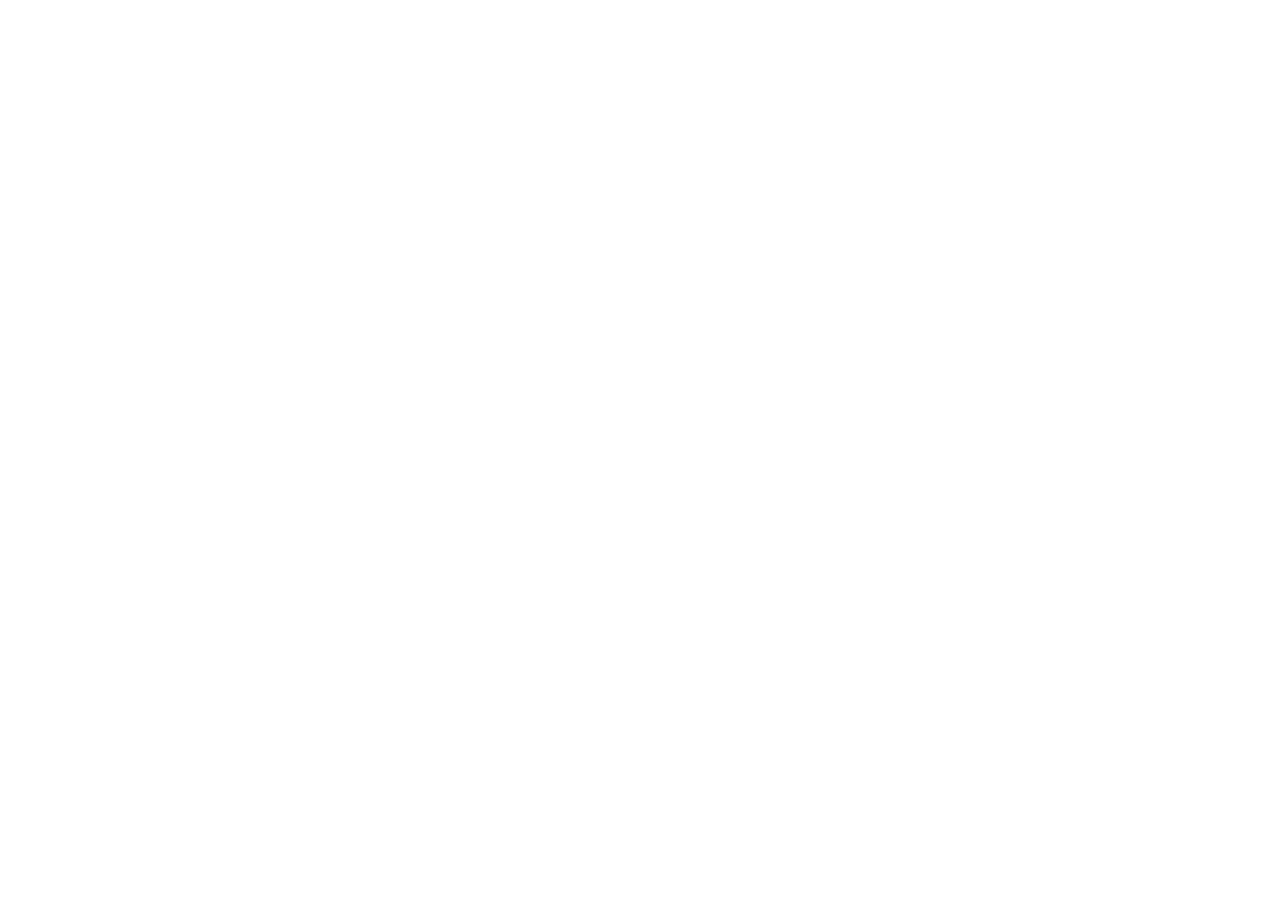
==== index.html @ 7bc152a6 "Ancienne adresse : renvoi vers idlus.github.io avec la sauvegarde du joueur Co-Authored-By: Claude O" ====
<!doctype html><html lang="fr"><head><meta charset="utf-8"><meta name="viewport" content="width=device-width,initial-scale=1">
<title>idlus a déménagé</title><meta name="robots" content="noindex">
<style>body{margin:0;min-height:100vh;display:flex;align-items:center;justify-content:center;background:#0f1a12;color:#e9f3e1;font:16px/1.5 system-ui,sans-serif;text-align:center;padding:20px}a{color:#9be15d;font-weight:700}</style></head>
<body><div><h1>idlus a déménagé</h1><p>Le jeu est maintenant sur <a id="go" href="https://idlus.github.io/">idlus.github.io</a>.<br>Ta partie te suit automatiquement, un instant…</p></div>
<script>
/* Ancienne adresse du jeu : on emporte la sauvegarde de ce navigateur vers la nouvelle adresse (#transfert=…), puis on y va. */
(function () {
  var NEW = "https://idlus.github.io/", KEY = "dofousxen-save", url = NEW;
  try { var txt = localStorage.getItem(KEY); if (txt) url = NEW + "#transfert=" + encodeURIComponent(btoa(unescape(encodeURIComponent(txt)))); } catch (e) {}
  try { if (navigator.serviceWorker) navigator.serviceWorker.getRegistrations().then(function (rs) { rs.forEach(function (r) { r.unregister(); }); }); } catch (e) {}
  document.getElementById("go").href = url;
  setTimeout(function () { location.replace(url); }, 300);
})();
</script></body></html>
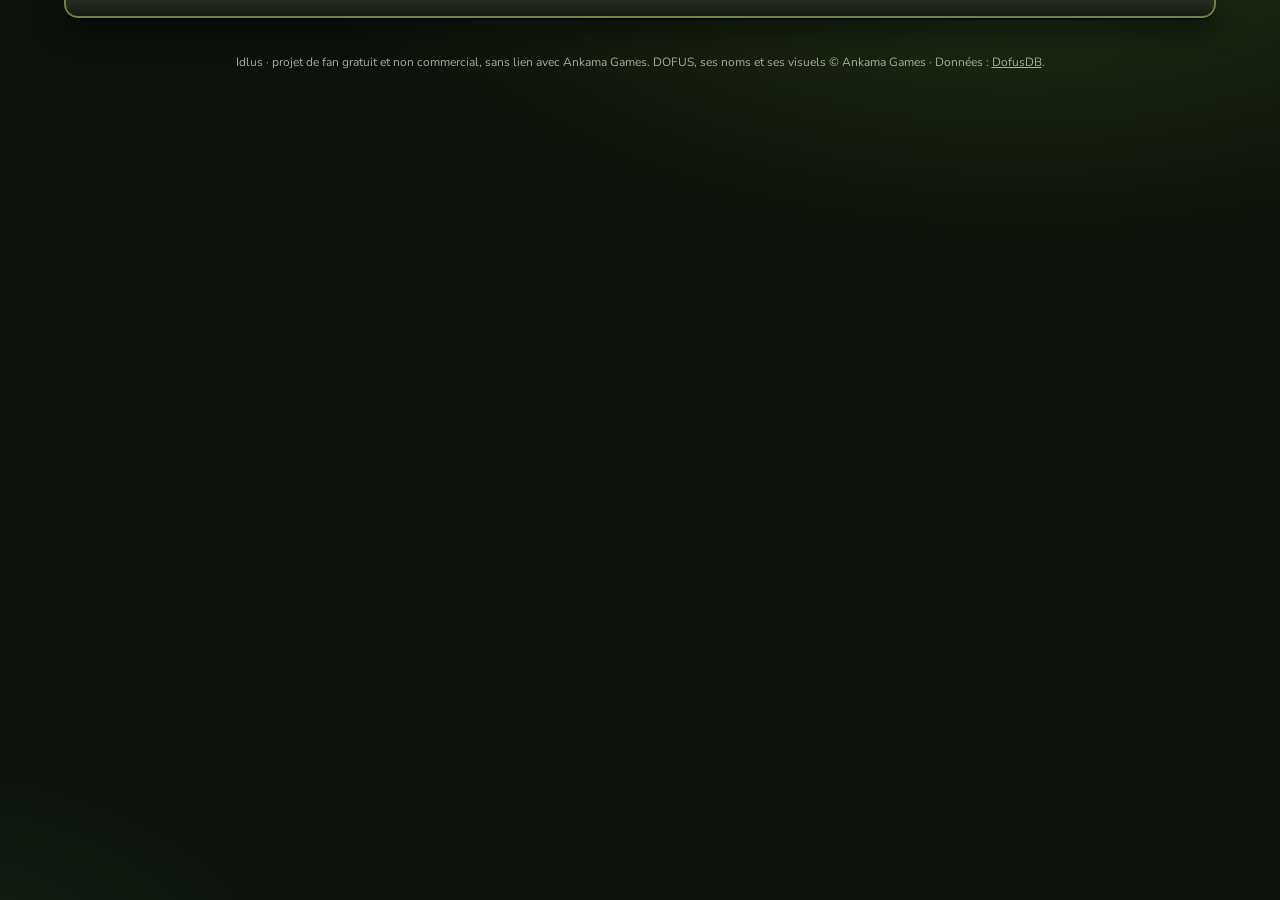
==== commit e555df7b: "Bêta 0.1.13 « Archimonstres et Dofus » : album des 205 archimonstres par zone, Pierres d'âme (Bricol" ====
--- a/index.html
+++ b/index.html
@@ -1,14 +1,47 @@
-<!doctype html><html lang="fr"><head><meta charset="utf-8"><meta name="viewport" content="width=device-width,initial-scale=1">
-<title>idlus a déménagé</title><meta name="robots" content="noindex">
-<style>body{margin:0;min-height:100vh;display:flex;align-items:center;justify-content:center;background:#0f1a12;color:#e9f3e1;font:16px/1.5 system-ui,sans-serif;text-align:center;padding:20px}a{color:#9be15d;font-weight:700}</style></head>
-<body><div><h1>idlus a déménagé</h1><p>Le jeu est maintenant sur <a id="go" href="https://idlus.github.io/">idlus.github.io</a>.<br>Ta partie te suit automatiquement, un instant…</p></div>
-<script>
-/* Ancienne adresse du jeu : on emporte la sauvegarde de ce navigateur vers la nouvelle adresse (#transfert=…), puis on y va. */
-(function () {
-  var NEW = "https://idlus.github.io/", KEY = "dofousxen-save", url = NEW;
-  try { var txt = localStorage.getItem(KEY); if (txt) url = NEW + "#transfert=" + encodeURIComponent(btoa(unescape(encodeURIComponent(txt)))); } catch (e) {}
-  try { if (navigator.serviceWorker) navigator.serviceWorker.getRegistrations().then(function (rs) { rs.forEach(function (r) { r.unregister(); }); }); } catch (e) {}
-  document.getElementById("go").href = url;
-  setTimeout(function () { location.replace(url); }, 300);
-})();
-</script></body></html>
+<!doctype html>
+<html lang="fr" data-theme="emerald">
+<head>
+<meta charset="utf-8">
+<meta name="viewport" content="width=device-width, initial-scale=1, viewport-fit=cover">
+<title>idlus</title>
+<meta name="description" content="Idle / autobattler inspiré de DOFUS : farm, optimisation d'équipement, donjons et archimonstres. Projet de fan gratuit.">
+<meta name="theme-color" content="#0d100b">
+<link rel="icon" href="icons/favicon-64.png">
+<link rel="manifest" href="manifest.webmanifest">
+<link rel="apple-touch-icon" href="icons/apple-touch-icon.png">
+<meta name="apple-mobile-web-app-capable" content="yes">
+<meta name="mobile-web-app-capable" content="yes">
+<meta name="apple-mobile-web-app-status-bar-style" content="black-translucent">
+<meta name="apple-mobile-web-app-title" content="idlus">
+<link rel="preconnect" href="https://fonts.googleapis.com">
+<link rel="preconnect" href="https://fonts.gstatic.com" crossorigin>
+<link href="https://fonts.googleapis.com/css2?family=Kavoon&family=Nunito:wght@400;600;700;800;900&display=swap" rel="stylesheet">
+<link rel="stylesheet" href="css/style.css?v=0.1.13">
+</head>
+<body>
+<div class="app">
+  <header id="status" class="status"></header>
+  <div id="objs" class="objs" style="display:none" aria-label="Objectifs suivis"></div>
+  <nav class="main" id="nav" aria-label="Menu principal"></nav>
+  <nav class="subnav" id="subnav" aria-label="Pages"></nav>
+  <div id="updbar"></div>
+  <main id="main"></main>
+  <p class="footer">Idlus · projet de fan gratuit et non commercial, sans lien avec Ankama Games. DOFUS, ses noms et ses visuels © Ankama Games · Données : <a href="https://dofusdb.fr" target="_blank" rel="noopener" style="color:inherit">DofusDB</a>.</p>
+</div>
+<div id="sheet"></div>
+<div class="toasts" id="toasts" aria-live="polite"></div>
+<div id="cele"></div>
+<script src="js/gamedata.js?v=0.1.13"></script>
+<script src="js/looks.js?v=0.1.13"></script>
+<script src="js/data.js?v=0.1.13"></script>
+<script src="js/engine.js?v=0.1.13"></script>
+<script src="js/systems.js?v=0.1.13"></script>
+<script src="js/pets.js?v=0.1.13"></script>
+<script src="js/mounts.js?v=0.1.13"></script>
+<script src="js/idols.js?v=0.1.13"></script>
+<script src="js/renaissance.js?v=0.1.13"></script>
+<script src="js/archis.js?v=0.1.13"></script>
+<script src="js/ui.js?v=0.1.13"></script>
+<script src="js/admin.js?v=0.1.13"></script>
+</body>
+</html>
--- a/css/style.css
+++ b/css/style.css
@@ -0,0 +1,1817 @@
+/* Idlus — direction artistique « Diorama » (v2) */
+:root{
+  --page:#efe3c4; --panel:#fbf4e2; --panel2:#f3e6c6; --panel3:#ead9b2; --frame:#6b4524; --frame2:#8a5d33; --gold:#c99a2e; --gold2:#f1cf6e;
+  --ink:#3a2614; --muted:#7d6247; --title:#6b4524; --tshadow:0 1px 0 rgba(255,255,255,.6);
+  --action:#4f8a2b; --action2:#3e7020; --action-ink:#fff; --danger:#c0392b;
+  --shadow:0 2px 0 rgba(60,35,10,.25),0 8px 22px rgba(60,35,10,.18);
+  --el-t:#a8722a; --el-f:#e0582b; --el-e:#2f86d6; --el-a:#3fa34d; --el-n:#8a8a8a; --buff:#c99a2e;
+  --archi:#9b4dff; --hp:#d8433a; --hp-bg:rgba(0,0,0,.14); --line:rgba(107,69,36,.18);
+  --font-title:'Kavoon',serif; --font-body:'Nunito',system-ui,sans-serif;
+  --navh:64px;
+  color-scheme:light;
+}
+:root[data-theme="dark"]{
+  --page:#120e0a; --panel:#221b13; --panel2:#2e251a; --panel3:#3a2f21; --frame:#6b5636; --frame2:#3b3022; --gold:#e4b955; --gold2:#f3d998;
+  --ink:#f5ead2; --muted:#c2b395; --title:#e8c063; --tshadow:0 2px 0 rgba(0,0,0,.65);
+  --action:#8fbd4f; --action2:#5f8a2a; --action-ink:#1a1510; --danger:#e0674f;
+  --shadow:0 2px 0 rgba(0,0,0,.55),0 10px 26px rgba(0,0,0,.5);
+  --hp-bg:rgba(255,255,255,.1); --line:rgba(194,179,149,.16);
+  color-scheme:dark;
+}
+@property --ang{syntax:'<angle>';initial-value:0deg;inherits:false}
+
+*{box-sizing:border-box}
+html,body{margin:0}
+body{background:var(--page);color:var(--ink);font-family:var(--font-body);font-size:15px;line-height:1.4;-webkit-tap-highlight-color:transparent}
+h1,h2,h3,.title{font-family:var(--font-title);font-weight:400;margin:0;letter-spacing:.3px;color:var(--title);text-shadow:var(--tshadow);line-height:1.15}
+h1{font-size:26px}h2{font-size:20px}h3{font-size:16px}
+button,select,input,textarea{font:inherit;color:inherit}
+img{display:block}
+.num{font-variant-numeric:tabular-nums;font-weight:800}
+.muted{color:var(--muted)}.small{font-size:13px}.xs{font-size:11.5px}
+.row{display:flex;gap:8px;align-items:center;flex-wrap:wrap}.between{justify-content:space-between}
+.stack{display:flex;flex-direction:column;gap:12px}
+.grow{flex:1;min-width:0}
+.grid2{display:grid;grid-template-columns:1fr 1fr;gap:14px}
+@media (min-width:861px){.combatgrid{grid-template-columns:minmax(0,1.5fr) minmax(0,1fr)}}
+@media (max-width:860px){.grid2{grid-template-columns:1fr}}
+.sr{position:absolute;width:1px;height:1px;overflow:hidden;clip:rect(0 0 0 0)}
+
+/* ---------- structure ---------- */
+.app{max-width:1180px;margin:0 auto;padding:12px 14px calc(var(--navh) + 24px)}
+@media (min-width:860px){.app{padding-bottom:28px}}
+.status{position:sticky;top:0;z-index:30;display:flex;flex-wrap:wrap;gap:4px 16px;align-items:center;background:linear-gradient(180deg,var(--frame2),var(--frame));color:#fff7e3;border-radius:0 0 14px 14px;padding:8px 14px;box-shadow:var(--shadow);border:2px solid var(--gold);border-top:0;margin:-12px 0 12px}
+:root[data-theme="dark"] .status{background:linear-gradient(180deg,#3b3022,#2a2117)}
+.status .brand{font-family:var(--font-title);font-size:21px;color:var(--gold2);margin-right:auto;text-shadow:0 2px 0 rgba(0,0,0,.4);cursor:pointer;background:none;border:0;padding:0}
+.status .it{display:flex;align-items:center;gap:6px;font-size:13.5px;white-space:nowrap}
+.status .it b{font-weight:800}
+.status .ic-btn{background:rgba(255,255,255,.12);border:1px solid rgba(255,255,255,.25);border-radius:10px;padding:4px 8px;cursor:pointer;color:inherit;display:flex;align-items:center;gap:4px}
+.dot{width:8px;height:8px;border-radius:50%;background:#7ee06a;box-shadow:0 0 8px #7ee06a}
+.dot.off{background:#9a8a6a;box-shadow:none}
+.coin{width:15px;height:15px;border-radius:50%;background:radial-gradient(circle at 35% 35%,#fff3b0,#e2b33a 60%,#a87a14);border:1px solid #7a560c;display:inline-block;flex:none}
+@media (max-width:600px){.status{font-size:12px;gap:2px 12px}.status .brand{font-size:18px}.status .hide-sm{display:none}}
+
+nav.main{display:flex;gap:6px;margin-bottom:12px}
+nav.main button{display:flex;align-items:center;gap:7px;border:2px solid transparent;background:var(--panel2);color:var(--ink);border-radius:12px;padding:8px 14px;font-weight:800;cursor:pointer}
+nav.main button svg{width:20px;height:20px}
+nav.main button[aria-current="page"]{background:var(--frame);color:#fff7e3;border-color:var(--gold)}
+:root[data-theme="dark"] nav.main button[aria-current="page"]{background:var(--gold);color:#1a1510}
+@media (max-width:859px){
+  nav.main{position:fixed;left:0;right:0;bottom:0;z-index:40;margin:0;padding:6px 6px calc(6px + env(safe-area-inset-bottom));gap:2px;background:var(--panel);border-top:2px solid var(--frame);box-shadow:0 -6px 18px rgba(0,0,0,.18);height:auto}
+  nav.main button{flex:1;flex-direction:column;gap:2px;padding:6px 2px;font-size:10.5px;background:transparent;border:0}
+  nav.main button[aria-current="page"]{background:var(--panel2);color:var(--title);border:0}
+  :root[data-theme="dark"] nav.main button[aria-current="page"]{background:var(--panel2);color:var(--gold)}
+}
+.subtabs{display:flex;gap:6px;flex-wrap:wrap;margin:0 0 12px}
+.subtabs button{border:2px solid var(--frame);background:var(--panel2);border-radius:999px;padding:6px 14px;font-weight:800;font-size:13.5px;cursor:pointer;color:var(--ink)}
+.subtabs button[aria-pressed="true"]{background:var(--frame);color:#fff7e3}
+:root[data-theme="dark"] .subtabs button[aria-pressed="true"]{background:var(--gold);color:#1a1510;border-color:var(--gold)}
+.pagehead{display:flex;align-items:flex-end;justify-content:space-between;gap:10px;flex-wrap:wrap;margin:4px 0 12px}
+
+/* ---------- panneaux ---------- */
+.panel{background:var(--panel);border:3px solid var(--frame);border-radius:18px;box-shadow:var(--shadow);overflow:hidden;position:relative}
+.panel::after{content:"";position:absolute;inset:3px;border:1px solid var(--gold);border-radius:13px;pointer-events:none;opacity:.45}
+.phead{display:flex;align-items:center;justify-content:space-between;gap:10px;padding:10px 14px;background:var(--panel2);border-bottom:2px solid var(--frame)}
+.pad{padding:14px}
+.tag{display:inline-flex;align-items:center;gap:4px;font-size:11px;font-weight:800;text-transform:uppercase;letter-spacing:.6px;padding:3px 8px;border-radius:999px;background:var(--frame);color:#fff7e3;white-space:nowrap}
+:root[data-theme="dark"] .tag{background:var(--gold);color:#1a1510}
+.tag.soft{background:var(--panel3);color:var(--ink)}
+.tag.good{background:var(--action);color:var(--action-ink)}
+.tag.warn{background:var(--danger);color:#fff}
+.tag.archi{background:var(--archi);color:#fff}
+.tag.boss{background:var(--hp);color:#fff}
+h3.sec{display:flex;align-items:center;gap:8px;margin:16px 0 8px}
+h3.sec::after{content:"";flex:1;height:2px;background:linear-gradient(90deg,var(--gold),transparent);border-radius:2px}
+h3.sec:first-child{margin-top:0}
+.note{font-size:13px;color:var(--muted);margin:0}
+.empty{padding:18px;text-align:center;color:var(--muted);font-size:14px}
+
+.list{display:flex;flex-direction:column}
+.li{display:flex;align-items:center;gap:10px;padding:9px 14px;border-top:1px solid var(--line)}
+.li:first-child{border-top:0}
+.li .name{font-weight:800}
+
+.btn{display:inline-flex;align-items:center;justify-content:center;gap:6px;border:0;border-radius:12px;padding:9px 16px;font-weight:800;cursor:pointer;background:var(--panel3);color:var(--ink);box-shadow:inset 0 0 0 2px var(--frame);white-space:nowrap}
+.btn:disabled{opacity:.45;cursor:not-allowed}
+.btn.sm{padding:5px 10px;font-size:13px;border-radius:10px}
+.btn.primary{font-family:var(--font-title);font-weight:400;font-size:17px;letter-spacing:.3px;color:var(--action-ink);background:linear-gradient(180deg,var(--action),var(--action2));box-shadow:0 3px 0 rgba(0,0,0,.35),0 6px 14px rgba(0,0,0,.18)}
+.btn.primary.sm{font-size:14px}
+.btn.danger{background:var(--danger);color:#fff;box-shadow:none}
+.btn.gold{background:linear-gradient(180deg,var(--gold2),var(--gold));color:#2a1a08;box-shadow:0 3px 0 rgba(0,0,0,.3)}
+.seg{display:inline-flex;background:var(--panel2);border:2px solid var(--frame);border-radius:999px;padding:2px;gap:2px}
+.seg button{border:0;background:transparent;font-weight:800;font-size:12.5px;padding:4px 10px;border-radius:999px;cursor:pointer;color:var(--ink)}
+.seg button[aria-pressed="true"]{background:var(--frame);color:#fff7e3}
+:root[data-theme="dark"] .seg button[aria-pressed="true"]{background:var(--gold);color:#1a1510}
+select,input[type=text],textarea{background:var(--panel2);border:2px solid var(--frame);border-radius:10px;padding:6px 8px;max-width:100%}
+textarea{width:100%;min-height:80px;font-size:12px}
+
+.bar{height:9px;border-radius:6px;background:var(--hp-bg);overflow:hidden}
+.bar i{display:block;height:100%;border-radius:6px;background:linear-gradient(90deg,var(--gold),var(--gold2));transition:width .3s}
+.bar.xp i{background:linear-gradient(90deg,#5aa1e0,#8fd0ff)}
+.bar.hp i{background:linear-gradient(90deg,#ff6b5e,var(--hp))}
+.bar.green i{background:linear-gradient(90deg,#8fe06a,#3fa34d)}
+
+.chip{font-weight:800;font-size:10.5px;padding:1px 5px;border-radius:6px;color:#fff;background:var(--c)}
+.chip.neg{background:transparent;color:var(--c);box-shadow:inset 0 0 0 1.5px var(--c)}
+.res{display:flex;gap:3px;flex-wrap:wrap}
+.eld{display:inline-grid;place-items:center;width:18px;height:18px;border-radius:50%;background:var(--c);color:#fff;font-size:10px;font-weight:800;flex:none}
+.plus{color:var(--action);font-weight:800}.minus{color:var(--danger);font-weight:800}
+.ico{width:36px;height:36px;object-fit:contain;flex:none}
+.ico.sm{width:26px;height:26px}.ico.lg{width:52px;height:52px}
+.icobox{width:44px;height:44px;border-radius:10px;background:var(--panel3);display:grid;place-items:center;flex:none;position:relative}
+.icobox img{width:38px;height:38px;object-fit:contain}
+
+/* ---------- décor de scène ---------- */
+.scene{position:relative;overflow:hidden;border-bottom:2px solid var(--frame)}
+.scene svg.bg{position:absolute;inset:0;width:100%;height:100%}
+.scene .crumb{position:absolute;left:12px;top:10px;z-index:3;background:rgba(255,250,235,.88);color:#3a2614;border-radius:10px;padding:4px 10px;font-weight:800;font-size:12px;border:1px solid rgba(107,69,36,.4);max-width:calc(100% - 24px)}
+:root[data-theme="dark"] .scene .crumb{background:rgba(22,17,12,.82);color:var(--ink);border-color:var(--frame)}
+.scene .crumb .title{display:block;font-size:20px}
+.troupe{position:absolute;left:0;right:0;bottom:4px;display:flex;justify-content:center;align-items:flex-end;gap:1%;z-index:2;padding:0 8px}
+.troupe img{width:clamp(56px,15%,100px);filter:drop-shadow(0 6px 4px rgba(0,0,0,.3));animation:bob 2.6s ease-in-out infinite}
+.troupe img:nth-child(2n){animation-delay:-.8s}.troupe img:nth-child(3n){animation-delay:-1.5s}
+
+/* ---------- carte du monde ---------- */
+.zonehead{display:flex;justify-content:space-between;align-items:center;gap:10px;padding:12px 14px}
+.subgrid{display:grid;grid-template-columns:repeat(auto-fill,minmax(250px,1fr));gap:12px;padding:0 14px 14px}
+.subcard{position:relative;border-radius:14px;overflow:hidden;border:2px solid var(--frame);background:var(--panel2);cursor:pointer;text-align:left;padding:0;display:flex;flex-direction:column}
+.subcard .scene{height:96px;border-bottom:2px solid var(--frame)}
+.subcard .troupe img{width:52px}
+.subcard .body{padding:8px 10px;display:flex;flex-direction:column;gap:2px}
+.subcard.locked{cursor:default}
+.subcard.locked .scene{filter:grayscale(.9) brightness(.7)}
+.subcard.here{border-color:var(--gold);box-shadow:0 0 0 2px var(--gold)}
+.subcard .lockmsg{font-size:12px;color:var(--muted)}
+
+/* ---------- aperçu de zone ---------- */
+.mons{display:grid;grid-template-columns:repeat(auto-fill,minmax(200px,1fr));gap:10px}
+.mcard{display:flex;gap:8px;align-items:center;background:var(--panel2);border:2px solid transparent;border-radius:14px;padding:8px}
+.mcard img.mimg{width:64px;height:64px;object-fit:contain;flex:none;transform:scale(1.3)}
+.mcard .n{font-weight:800;font-size:14px;line-height:1.15}
+.mcard .l{font-size:12px;color:var(--muted)}
+.mcard.boss{border-color:var(--hp)}
+.mcard.archi{border-color:var(--archi);box-shadow:0 0 0 2px rgba(155,77,255,.25),0 0 16px rgba(155,77,255,.4)}
+.mcard.unknown img.mimg{filter:brightness(0) opacity(.35)}
+.loot{display:grid;grid-template-columns:repeat(auto-fill,minmax(170px,1fr));gap:8px}
+.lcard{display:flex;align-items:center;gap:8px;background:var(--panel2);border-radius:12px;padding:6px 8px}
+.lcard .n{font-size:13px;font-weight:700;line-height:1.15}
+.lcard .p{font-size:12px;color:var(--muted)}
+.pct{font-weight:800;color:var(--action)}
+.rates{display:grid;grid-template-columns:repeat(auto-fit,minmax(110px,1fr));gap:8px}
+.rate{background:var(--panel2);border-radius:12px;padding:8px 10px}
+.rate b{display:block;font-size:18px}
+.rate span{font-size:12px;color:var(--muted)}
+
+/* ---------- combat ---------- */
+.arena{position:relative;height:270px;overflow:hidden;border-bottom:2px solid var(--frame)}
+.arena svg.bg{position:absolute;inset:0;width:100%;height:100%}
+.arena .side{position:absolute;bottom:8px;display:flex;flex-wrap:wrap-reverse;gap:2px 2px;align-items:flex-end;z-index:2;max-width:49%}
+.arena .side.l{left:8px}.arena .side.r{right:8px;justify-content:flex-end}
+.ent{position:relative;width:clamp(58px,9vw,92px);text-align:center;transition:opacity .4s,filter .4s}
+.ent .who{font-size:11px;font-weight:800;color:#fff;text-shadow:0 1px 2px rgba(0,0,0,.9);white-space:nowrap;overflow:hidden;text-overflow:ellipsis}
+.ent .hpb{height:6px;border-radius:4px;background:rgba(0,0,0,.4);overflow:hidden;margin:2px 4px 3px;position:relative}
+.ent .hpb i{display:block;height:100%;background:linear-gradient(90deg,#ff6b5e,var(--hp));transition:width .3s}
+.ent .hpb b{position:absolute;inset:0;background:rgba(160,220,255,.85);transform-origin:left;transition:transform .3s}
+.ent.hero .hpb i{background:linear-gradient(90deg,#8fe06a,#3fa34d)}
+.ent img.sprite{width:100%;aspect-ratio:1;object-fit:contain;filter:drop-shadow(0 6px 4px rgba(0,0,0,.35));animation:bob 2.4s ease-in-out infinite}
+.ent .medal{width:76%;aspect-ratio:1;margin:0 auto;border-radius:50%;background:radial-gradient(circle at 38% 30%,color-mix(in srgb,var(--cc) 55%,#fff),var(--cc) 62%,color-mix(in srgb,var(--cc) 70%,#000));border:3px solid var(--gold2);box-shadow:0 6px 10px rgba(0,0,0,.35);display:grid;place-items:center;animation:bob 2.4s ease-in-out infinite}
+.ent .medal img{width:62%;filter:drop-shadow(0 2px 2px rgba(0,0,0,.35))}
+.ent.act .medal,.ent.act img.sprite{animation:lunge .45s ease-out}
+.side.r .ent.act img.sprite{animation:lungeL .45s ease-out}
+.ent.hit img.sprite,.ent.hit .medal{animation:hit .4s ease-out}
+.ent.dead{opacity:.22;filter:grayscale(1)}
+.ent.archi img.sprite{filter:drop-shadow(0 0 10px rgba(155,77,255,.95)) drop-shadow(0 6px 4px rgba(0,0,0,.35))}
+.ent.boss img.sprite{transform:scale(1.15)}
+.float{position:absolute;left:50%;top:6px;transform:translateX(-50%);font-weight:900;font-size:21px;color:var(--c);text-shadow:0 2px 0 rgba(0,0,0,.6),0 0 6px rgba(0,0,0,.45);pointer-events:none;animation:fly 1.1s ease-out forwards;z-index:5;white-space:nowrap}
+.float.small{font-size:13px}
+.arena .turn{position:absolute;left:50%;top:10px;transform:translateX(-50%);background:rgba(255,250,235,.9);color:#3a2614;border-radius:999px;padding:3px 12px;font-weight:800;font-size:12px;z-index:3;border:1px solid rgba(107,69,36,.4);white-space:nowrap;max-width:90%;overflow:hidden;text-overflow:ellipsis}
+:root[data-theme="dark"] .arena .turn{background:rgba(22,17,12,.85);color:var(--ink);border-color:var(--frame)}
+.arena .result{position:absolute;inset:0;display:grid;place-items:center;z-index:6;pointer-events:none}
+.arena .result span{font-family:var(--font-title);font-size:34px;color:var(--gold2);text-shadow:0 3px 0 rgba(0,0,0,.6),0 0 18px rgba(0,0,0,.5);animation:pop .5s ease-out}
+.arena .result span.lose{color:#ff8a7a}
+.arena .idle{position:absolute;inset:0;display:grid;place-items:center;z-index:4;text-align:center;padding:20px}
+.arena .idle div{background:rgba(255,250,235,.9);color:#3a2614;border-radius:14px;padding:12px 16px;font-weight:700}
+:root[data-theme="dark"] .arena .idle div{background:rgba(22,17,12,.88);color:var(--ink)}
+
+.herotabs{display:flex;gap:6px;padding:10px 14px 0;flex-wrap:wrap}
+.herotabs button{display:flex;align-items:center;gap:6px;border:2px solid transparent;background:var(--panel2);border-radius:999px;padding:3px 10px 3px 3px;font-weight:800;font-size:12.5px;cursor:pointer;color:var(--ink)}
+.herotabs button[aria-pressed="true"]{border-color:var(--gold)}
+.head{width:26px;height:26px;border-radius:50%;background:var(--cc);display:grid;place-items:center;overflow:hidden;flex:none;border:2px solid var(--gold2)}
+.head img{width:80%}
+.head.lg{width:44px;height:44px}
+.spells{display:grid;grid-template-columns:repeat(6,1fr);gap:8px;padding:10px 14px 4px}
+.sp{position:relative;aspect-ratio:1;border-radius:12px;background:var(--panel2);border:2.5px solid var(--c);display:grid;place-items:center;overflow:hidden;transition:transform .15s,box-shadow .15s}
+.sp img{width:86%;height:86%;object-fit:contain;border-radius:8px}
+.sp .glyph{font-family:var(--font-title);font-size:24px;color:var(--c)}
+.sp .pa{position:absolute;right:-1px;bottom:-1px;min-width:21px;height:21px;padding:0 4px;border-radius:9px 0 9px 0;background:#2f86d6;color:#fff;font-weight:900;font-size:12.5px;display:grid;place-items:center;border:2px solid #fff}
+.sp .cd{position:absolute;inset:0;background:rgba(20,14,24,.62);display:grid;place-items:center;color:#fff;font-weight:900;font-size:21px}
+.sp.cast{transform:translateY(-4px) scale(1.06);box-shadow:0 0 0 3px var(--gold2),0 0 18px var(--c)}
+.sp.empty{border-style:dashed;border-color:var(--frame);opacity:.5}
+.sp.locked{opacity:.4}
+.spnames{display:grid;grid-template-columns:repeat(6,1fr);gap:8px;padding:0 14px 10px;font-size:10.5px;text-align:center;color:var(--muted);line-height:1.1}
+.pabar{display:flex;align-items:center;gap:8px;padding:8px 14px 0;font-size:12px;color:var(--muted);flex-wrap:wrap}
+.pips{display:flex;gap:3px}.pips i{width:11px;height:11px;border-radius:50%;background:#2f86d6;border:2px solid #fff;box-shadow:0 0 0 1px rgba(0,0,0,.2)}
+.pips i.off{background:transparent;border-color:var(--muted)}
+.log{margin:0 14px 14px;background:var(--panel2);border-radius:12px;padding:8px 10px;font-size:13px;height:132px;overflow:hidden}
+.log div{padding:2px 0;border-bottom:1px dashed var(--line);white-space:nowrap;overflow:hidden;text-overflow:ellipsis}
+.log div:last-child{border:0}
+.log .win{color:var(--action);font-weight:800}.log .lose,.log .ko{color:var(--danger)}.log .crit{font-weight:800}.log .heal{color:var(--el-a)}.log .buff{color:var(--gold)}.log .dim{opacity:.7}
+.hist{display:flex;flex-direction:column;gap:6px}
+.hrow{display:grid;grid-template-columns:70px 1fr auto;gap:10px;align-items:center;background:var(--panel2);border-radius:10px;padding:6px 10px;font-size:13px}
+.hrow .w{color:var(--action);font-weight:800}.hrow .l{color:var(--danger);font-weight:800}
+.hrow .z{min-width:0;overflow:hidden;text-overflow:ellipsis;white-space:nowrap}
+@media (max-width:520px){
+  .spells,.spnames{gap:5px;padding-left:10px;padding-right:10px}
+  .sp .pa{min-width:18px;height:18px;font-size:11px}
+  .arena{height:240px}
+  .hrow{grid-template-columns:62px 1fr}.hrow .x{grid-column:1/-1}
+}
+
+/* ---------- héros ---------- */
+.chips{display:flex;gap:6px;flex-wrap:wrap;margin-bottom:12px}
+.chips button{display:flex;align-items:center;gap:6px;border:2px solid transparent;background:var(--panel2);border-radius:999px;padding:3px 12px 3px 3px;font-weight:800;cursor:pointer;color:var(--ink)}
+.chips button[aria-pressed="true"]{border-color:var(--gold);background:var(--panel)}
+.chips button.out{opacity:.6}
+.statgrid{display:grid;grid-template-columns:repeat(auto-fill,minmax(150px,1fr));gap:6px}
+.statgrid .s{display:flex;justify-content:space-between;gap:6px;background:var(--panel2);border-radius:8px;padding:5px 8px;font-size:13px}
+.slots{display:grid;grid-template-columns:repeat(auto-fill,minmax(160px,1fr));gap:8px}
+.slot{display:flex;gap:8px;align-items:center;text-align:left;background:var(--panel2);border:2px solid var(--frame);border-radius:12px;padding:6px 8px;cursor:pointer;min-height:58px;color:var(--ink)}
+.slot[aria-pressed="true"]{border-color:var(--gold);box-shadow:0 0 0 2px var(--gold)}
+.slot .sl{font-size:11px;text-transform:uppercase;letter-spacing:.6px;color:var(--muted);font-weight:800}
+.spellrow{display:grid;grid-template-columns:auto 44px 1fr auto;gap:10px;align-items:center;width:100%}
+.spellrow .ord{display:flex;flex-direction:column;gap:2px}
+.spicon{width:44px;height:44px;border-radius:10px;border:2px solid var(--c);background:var(--panel2);display:grid;place-items:center;overflow:hidden;flex:none}
+.spicon img{width:90%}
+.preset{display:flex;align-items:center;gap:6px;background:var(--panel2);border-radius:10px;padding:6px 8px;border:2px solid transparent}
+.preset.on{border-color:var(--gold)}
+
+/* ---------- objets ---------- */
+.iname{font-weight:800}
+.iname.radiant{background:linear-gradient(90deg,#c27c00,#d9480f,#c2187a,#3b5bdb,#c27c00);background-size:200% 100%;-webkit-background-clip:text;background-clip:text;color:transparent;animation:shine 3s linear infinite}
+:root[data-theme="dark"] .iname.radiant{background-image:linear-gradient(90deg,#ffe28a,#ffb347,#ff7ac8,#8fb4ff,#ffe28a)}
+.icobox.radiant{background:radial-gradient(circle,rgba(255,220,120,.6),rgba(255,220,120,0) 70%)}
+.icobox.radiant::after{content:"✦";position:absolute;right:-3px;top:-6px;color:#ffd84d;font-size:14px;text-shadow:0 0 6px #ffd84d;animation:twinkle 1.6s ease-in-out infinite}
+.li.radiant{position:relative;border-top:0;margin:4px 8px;border-radius:12px;border:2px solid transparent;background:linear-gradient(var(--panel),var(--panel)) padding-box,conic-gradient(from var(--ang),#ffd84d,#ff8a4d,#ff5fbf,#8a7dff,#4fd8ff,#7dff8a,#ffd84d) border-box;animation:spin 3.2s linear infinite}
+.bonus{color:#b9790a;font-weight:800;margin-left:4px}
+:root[data-theme="dark"] .bonus{color:#ffcf4a}
+.ing{display:flex;flex-wrap:wrap;gap:4px 10px;margin-top:4px;font-size:12.5px}
+.ing span{display:inline-flex;align-items:center;gap:4px}
+.ing img{width:20px;height:20px}
+.ing .ok{color:var(--action)}.ing .ko{color:var(--danger)}
+
+/* ---------- accueil ---------- */
+.hero-banner{position:relative;overflow:hidden;border-radius:18px;border:3px solid var(--frame);box-shadow:var(--shadow);min-height:180px}
+.hero-banner .scene{position:absolute;inset:0;border:0}
+.hero-banner .inner{position:relative;z-index:3;padding:16px;display:flex;flex-direction:column;gap:10px;align-items:flex-start;max-width:640px}
+.hero-banner .card{background:rgba(255,250,235,.9);color:#3a2614;border-radius:14px;padding:10px 14px;border:1px solid rgba(107,69,36,.35)}
+:root[data-theme="dark"] .hero-banner .card{background:rgba(22,17,12,.86);color:var(--ink);border-color:var(--frame)}
+.kpis{display:grid;grid-template-columns:repeat(auto-fit,minmax(130px,1fr));gap:10px}
+.kpi{background:var(--panel);border:2px solid var(--frame);border-radius:14px;padding:10px 12px;box-shadow:var(--shadow)}
+.kpi b{display:block;font-size:20px}
+.kpi span{font-size:12px;color:var(--muted)}
+.journal .li{font-size:13px;padding:6px 14px}
+.k-rare,.k-radiant{color:var(--archi);font-weight:800}.k-up{color:var(--action);font-weight:700}.k-loot{color:var(--gold)}.k-warn{color:var(--danger)}
+
+/* ---------- écran de départ ---------- */
+.start{max-width:760px;margin:0 auto}
+.start .logo{font-family:var(--font-title);font-size:clamp(40px,8vw,64px);color:var(--title);text-shadow:var(--tshadow);text-align:center;margin:10px 0 0}
+.classpick{display:grid;grid-template-columns:repeat(auto-fit,minmax(200px,1fr));gap:10px}
+.classpick button{display:flex;flex-direction:column;gap:6px;text-align:left;background:var(--panel2);border:3px solid var(--frame);border-radius:16px;padding:12px;cursor:pointer;color:var(--ink)}
+.classpick button[aria-pressed="true"]{border-color:var(--gold);box-shadow:0 0 0 3px var(--gold),0 0 22px rgba(228,185,85,.35)}
+.classpick .emb{width:64px;height:64px;border-radius:50%;background:var(--cc);display:grid;place-items:center;border:3px solid var(--gold2)}
+.classpick .emb img{width:80%}
+
+/* ---------- feuilles & notifications ---------- */
+.sheet-bg{position:fixed;inset:0;background:rgba(10,6,2,.55);z-index:80;display:flex;align-items:flex-end;justify-content:center;padding:0}
+@media (min-width:700px){.sheet-bg{align-items:center;padding:20px}}
+.sheet{background:var(--panel);border:3px solid var(--frame);border-radius:20px 20px 0 0;max-width:640px;width:100%;max-height:88vh;overflow:auto;padding:16px;display:flex;flex-direction:column;gap:12px;box-shadow:var(--shadow)}
+@media (min-width:700px){.sheet{border-radius:20px}}
+.sheet>*{flex-shrink:0}
+.toasts{position:fixed;left:50%;transform:translateX(-50%);bottom:calc(var(--navh) + 16px);z-index:90;display:flex;flex-direction:column;gap:6px;align-items:center;pointer-events:none;width:min(92vw,420px)}
+@media (min-width:860px){.toasts{bottom:20px}}
+.toast{background:var(--panel);color:var(--ink);border:2px solid var(--frame);border-radius:12px;padding:8px 14px;font-weight:700;font-size:13.5px;box-shadow:var(--shadow);animation:pop .3s ease-out}
+.toast.rare{border-color:var(--archi);box-shadow:0 0 16px rgba(155,77,255,.5)}
+.toast.radiant{border-color:transparent;background:linear-gradient(var(--panel),var(--panel)) padding-box,conic-gradient(from var(--ang),#ffd84d,#ff8a4d,#ff5fbf,#8a7dff,#4fd8ff,#7dff8a,#ffd84d) border-box;animation:spin 3s linear infinite,pop .3s ease-out}
+.footer{font-size:12px;color:var(--muted);text-align:center;margin:24px 0 6px}
+
+@keyframes bob{0%,100%{transform:translateY(0)}50%{transform:translateY(-4px)}}
+@keyframes lunge{0%{transform:translateX(0)}40%{transform:translateX(24px) scale(1.06)}100%{transform:translateX(0)}}
+@keyframes lungeL{0%{transform:translateX(0)}40%{transform:translateX(-24px) scale(1.06)}100%{transform:translateX(0)}}
+@keyframes hit{0%{transform:translateX(0);filter:brightness(2.2) drop-shadow(0 0 6px #ff4b3e)}25%{transform:translateX(-7px)}50%{transform:translateX(6px)}75%{transform:translateX(-3px)}100%{transform:translateX(0)}}
+@keyframes fly{0%{opacity:0;transform:translate(-50%,8px) scale(.7)}15%{opacity:1;transform:translate(-50%,0) scale(1.15)}100%{opacity:0;transform:translate(-50%,-46px) scale(1)}}
+@keyframes pop{0%{opacity:0;transform:scale(.8)}100%{opacity:1;transform:scale(1)}}
+@keyframes spin{to{--ang:360deg}}
+@keyframes shine{to{background-position:-200% 0}}
+@keyframes twinkle{0%,100%{opacity:.25;transform:scale(.7)}50%{opacity:1;transform:scale(1.15)}}
+@media (prefers-reduced-motion:reduce){*{animation:none!important;transition:none!important}}
+
+/* ===================== v2.5 ===================== */
+.sico{display:inline-block;width:20px;height:20px;object-fit:contain;vertical-align:-5px;margin-right:5px;flex:none}
+.statl{display:inline-flex;align-items:center;gap:2px;margin:1px 10px 1px 0;white-space:nowrap}
+[data-tip],[data-tipitem]{cursor:help}
+button[data-tip],button[data-tipitem]{cursor:pointer}
+.tooltip{position:fixed;z-index:120;max-width:min(340px,92vw);background:var(--panel);color:var(--ink);border:2px solid var(--gold);border-radius:12px;padding:8px 10px;font-size:12.5px;line-height:1.45;box-shadow:var(--shadow);pointer-events:none;display:none}
+.tooltip .tipstats{margin-top:4px}
+.tooltip .tipcmp{margin-top:6px;padding-top:6px;border-top:1px dashed var(--line)}
+.boostchip{background:rgba(255,255,255,.14);border-radius:999px;padding:2px 8px}
+.candy{font-size:22px}
+
+/* choix de classe */
+.classgrid{display:grid;grid-template-columns:repeat(auto-fill,minmax(92px,1fr));gap:8px}
+.clsbtn{display:flex;flex-direction:column;align-items:center;gap:4px;background:var(--panel2);border:2px solid transparent;border-radius:14px;padding:8px 4px;cursor:pointer;color:var(--ink);font-size:12.5px}
+.clsbtn{background:linear-gradient(180deg,var(--panel2) 30%,color-mix(in srgb,var(--cc) 35%,var(--panel2)))}
+.clsbtn[aria-pressed="true"]{border-color:var(--cc);box-shadow:0 0 0 2px var(--cc),0 0 18px color-mix(in srgb,var(--cc) 60%,transparent)}
+.emb{width:52px;height:52px;border-radius:50%;background:var(--cc);display:grid;place-items:center;border:3px solid var(--gold2);overflow:hidden;flex:none}
+.emb img{width:78%}
+.clsinfo{display:flex;gap:12px;align-items:center;background:var(--panel2);border-radius:14px;padding:10px 12px}
+/* Symboles de classe (3.4.1) : symbole seul avec un halo de sa couleur */
+.csym{width:56px;height:56px;display:grid;place-items:center;flex:none}
+.csym img{width:100%;filter:drop-shadow(0 0 6px color-mix(in srgb,var(--cc) 80%,transparent)) drop-shadow(0 3px 2px rgba(0,0,0,.6));transition:transform .2s ease}
+.clsinfo .csym{width:68px;height:68px}
+.clsinfo{background:linear-gradient(90deg,color-mix(in srgb,var(--cc) 30%,var(--panel2)),var(--panel2) 60%);padding-bottom:0;overflow:hidden}
+.clsinfo .grow{padding-bottom:10px;min-width:0}
+.clsinfo .clook{width:110px;align-self:flex-end;flex:none;filter:drop-shadow(0 6px 6px rgba(0,0,0,.45))}
+@media (max-width:520px){.clsinfo .clook{width:72px}.clsinfo .csym{display:none}.csym{width:48px;height:48px}}
+@media (hover:hover){.clsbtn:hover .csym img{transform:scale(1.08) rotate(-4deg)}}
+
+/* équipement façon DOFUS */
+.doll{display:grid;grid-template-columns:auto 1fr auto;gap:10px 14px;align-items:center;max-width:560px;margin:0 auto}
+.dcol{display:flex;flex-direction:column;gap:8px}
+.drow{grid-column:1/-1;display:flex;gap:8px;justify-content:center;flex-wrap:wrap;align-items:center}
+.dsep{width:10px}
+.dslot{width:64px;height:64px;border-radius:14px;background:var(--panel2);border:2px solid var(--frame);display:grid;place-items:center;cursor:pointer;padding:0;position:relative;color:var(--muted)}
+.dslot img{width:50px;height:50px;object-fit:contain}
+.dslot.filled{background:radial-gradient(circle,var(--panel3),var(--panel2))}
+.dslot.on{border-color:var(--gold);box-shadow:0 0 0 2px var(--gold)}
+.dslot.radiant{border-color:transparent;background:linear-gradient(var(--panel2),var(--panel2)) padding-box,conic-gradient(from var(--ang),#ffd84d,#ff8a4d,#ff5fbf,#8a7dff,#4fd8ff,#7dff8a,#ffd84d) border-box;animation:spin 3.2s linear infinite}
+.dlabel{font-size:10px;font-weight:800;text-transform:uppercase;letter-spacing:.4px;text-align:center;opacity:.75}
+.dcenter{display:flex;flex-direction:column;align-items:center;gap:4px;text-align:center}
+.medal.big{width:120px;height:120px;border-radius:50%;background:radial-gradient(circle at 38% 30%,color-mix(in srgb,var(--cc) 55%,#fff),var(--cc) 62%,color-mix(in srgb,var(--cc) 70%,#000));border:4px solid var(--gold2);display:grid;place-items:center;box-shadow:0 8px 16px rgba(0,0,0,.35);animation:bob 2.6s ease-in-out infinite}
+.medal.big img{width:62%}
+.dstats{display:grid;grid-template-columns:repeat(3,auto);gap:4px 10px;margin-top:6px;font-size:13px}
+.dstats span{display:inline-flex;align-items:center}
+@media (max-width:520px){.dslot{width:52px;height:52px}.dslot img{width:40px;height:40px}.medal.big{width:86px;height:86px}.doll{gap:8px}.dstats{grid-template-columns:repeat(2,auto)}}
+
+/* inventaire en grille */
+.invbar input[type=text]{flex:1;min-width:140px}
+.invlayout{display:grid;gap:12px}
+@media (min-width:861px){.invlayout.withdetail{grid-template-columns:minmax(0,1fr) 380px}.invlayout.withdetail .invdetail{order:2;position:sticky;top:70px;align-self:start;max-height:calc(100vh - 90px);overflow:auto}}
+.invgrid{display:grid;grid-template-columns:repeat(auto-fill,minmax(68px,1fr));gap:8px;align-content:start}
+.itile{position:relative;aspect-ratio:1;border-radius:12px;background:var(--panel2);border:2px solid var(--frame);display:grid;place-items:center;cursor:pointer;padding:0}
+.itile img{width:78%;height:78%;object-fit:contain}
+.itile.on{border-color:var(--gold);box-shadow:0 0 0 2px var(--gold)}
+.itile.radiant{border-color:transparent;background:linear-gradient(var(--panel2),var(--panel2)) padding-box,conic-gradient(from var(--ang),#ffd84d,#ff8a4d,#ff5fbf,#8a7dff,#4fd8ff,#7dff8a,#ffd84d) border-box;animation:spin 3.2s linear infinite}
+.ilvl{position:absolute;left:4px;top:2px;font-size:10px;font-weight:900;color:var(--muted)}
+.icount{position:absolute;right:3px;bottom:2px;font-size:11px;font-weight:900;background:var(--frame);color:#fff7e3;border-radius:6px;padding:0 4px}
+:root[data-theme="dark"] .icount{background:var(--gold);color:#1a1510}
+.ilock{position:absolute;right:3px;top:1px;font-size:11px}
+.ieq{position:absolute;left:5px;bottom:5px;width:8px;height:8px;border-radius:50%;background:var(--action)}
+
+/* paliers de chasse */
+.tierline{display:flex;align-items:center;gap:6px}
+.tierline .bar{flex:1;height:6px;min-width:40px}
+.tier{font-size:10.5px;font-weight:900;text-transform:uppercase;letter-spacing:.4px;padding:1px 6px;border-radius:6px;background:var(--panel3);color:var(--muted);white-space:nowrap}
+.tier.t0{background:#8a7a5a;color:#fff}.tier.t1{background:#3f8f4f;color:#fff}.tier.t2{background:#2f7fd1;color:#fff}.tier.t3{background:var(--archi);color:#fff}
+.dropico{display:inline-flex;flex-direction:column;align-items:center;font-weight:800;color:var(--muted)}
+.famgrid{display:grid;grid-template-columns:repeat(auto-fill,minmax(200px,1fr));gap:8px}
+.famrow{display:flex;align-items:center;gap:8px;justify-content:space-between;background:var(--panel2);border-radius:10px;padding:6px 10px;font-size:13px}
+.famrow.done{box-shadow:inset 0 0 0 2px var(--action)}
+.trophymark{position:absolute;right:6px;top:4px;font-size:18px;z-index:3;filter:drop-shadow(0 1px 2px rgba(0,0,0,.5))}
+.tierline{flex-wrap:wrap;row-gap:2px}
+.tierline .bar{flex:1 1 50px}
+.mons{grid-template-columns:repeat(auto-fill,minmax(220px,1fr))}
+
+/* ===================== v2.6 — thème unique « Krosmoz doré » ===================== */
+:root,:root[data-theme="dark"]{
+  --glw:240,195,90; --kama:#f0c35a; --med-bg:#4a3a6e; --med-bg2:#241a38; --med-ring:#c9902e;
+  --page:#0e0b14; --panel:#1b1526; --panel2:#251d34; --panel3:#30264a; --frame:#4a3a6e; --frame2:#2a2040; --gold:#f0c35a; --gold2:#ffe3a0;
+  --ink:#efe8ff; --muted:#a99cc6; --title:#f3c95f; --tshadow:0 2px 0 rgba(0,0,0,.7);
+  --action:#f0c35a; --action2:#c9962e; --action-ink:#1a1206; --danger:#ff6b7a; --good:#7ee06a;
+  --shadow:0 2px 0 rgba(0,0,0,.6),0 10px 28px rgba(20,8,40,.65);
+  --hp-bg:rgba(255,255,255,.08); --line:rgba(169,156,198,.16); --archi:#c77dff;
+  color-scheme:dark;
+}
+body{background:radial-gradient(1200px 600px at 80% -10%,rgba(91,60,160,.35),transparent 60%),radial-gradient(900px 500px at -10% 110%,rgba(40,140,170,.18),transparent 60%),var(--page);background-attachment:fixed}
+.status,:root[data-theme="dark"] .status{background:linear-gradient(180deg,#2a2040,#1a1428);border-color:rgba(var(--glw),.55)}
+nav.main button[aria-current="page"],:root[data-theme="dark"] nav.main button[aria-current="page"],.subtabs button[aria-pressed="true"],.seg button[aria-pressed="true"],.tag,.icount{background:var(--gold);color:#120d1c;border-color:var(--gold)}
+.scene .crumb,.arena .turn,.arena .idle div,.hero-banner .card{background:rgba(20,14,32,.86)!important;color:var(--ink)!important;border-color:var(--frame)!important}
+.scene svg.bg,.arena svg.bg{filter:saturate(1.35) brightness(1.12) contrast(1.05)}
+.scene::after,.arena::after{content:"";position:absolute;inset:0;pointer-events:none;z-index:1;background:linear-gradient(180deg,rgba(120,80,220,.18),transparent 55%,rgba(var(--glw),.10));mix-blend-mode:screen}
+.plus{color:var(--good)}.pct{color:var(--good)}.bar.green i{background:linear-gradient(90deg,#9ff07a,#3fb35d)}
+.k-up{color:var(--good)}.log .win{color:var(--good)}.hrow .w{color:var(--good)}
+.tag.good{background:#3fb35d;color:#08130a}.tag.soft{background:var(--panel3);color:var(--ink)}.tag.warn{background:#ff9b4a;color:#1a0d00}
+.bonus{color:#ffd76a}
+
+/* survol & clic des boutons */
+.btn,nav.main button,.subtabs button,.seg button,.subcard,.itile,.dslot,.clsbtn,.chips button,.herotabs button,.hcard{transition:transform .15s ease,box-shadow .15s ease,filter .15s ease,border-color .15s}
+@media (hover:hover){
+  .btn:not([disabled]):hover,nav.main button:hover,.subtabs button:hover,.clsbtn:hover,.chips button:hover,.herotabs button:hover{transform:translateY(-2px);box-shadow:0 4px 0 rgba(0,0,0,.35),0 0 16px rgba(var(--glw),.28);filter:brightness(1.08)}
+  .subcard:not(.locked):hover,.itile:hover,.dslot:hover{transform:translateY(-3px);box-shadow:0 8px 18px rgba(0,0,0,.45),0 0 14px rgba(var(--glw),.3)}
+}
+.btn:not([disabled]):active,nav.main button:active,.subtabs button:active,.itile:active,.dslot:active{transform:translateY(1px) scale(.97);filter:brightness(.95)}
+.btn.primary{background:linear-gradient(180deg,var(--gold2),var(--gold));color:#1a1206;border-color:#b98a2a}
+
+/* navigation : libellés courts sur mobile */
+nav.main .lbl-s{display:none}
+@media (max-width:859px){nav.main .lbl-l{display:none}nav.main .lbl-s{display:inline}nav.main button{font-size:10px;padding:6px 0}nav.main button svg{width:19px;height:19px}}
+
+/* ---------- carte de héros ---------- */
+.hcard{--fr1:#5c3d22;--fr2:#8a6038;--glow:transparent;--el:#8a8a8a;position:relative;width:200px;border-radius:18px;padding:5px;flex:none;
+  background:linear-gradient(145deg,var(--fr2),var(--fr1) 45%,var(--fr2));box-shadow:0 10px 26px rgba(0,0,0,.55),0 0 22px var(--glow);color:var(--ink);text-align:left;cursor:pointer;border:0}
+@media (hover:hover){.hcard:hover{transform:translateY(-4px)}}
+.hcard .in{border-radius:14px;overflow:hidden;background:var(--panel);position:relative}
+.hcard .art{height:150px;position:relative;overflow:hidden;background:radial-gradient(circle at 50% 62%,color-mix(in srgb,var(--el) 60%,transparent),transparent 64%),linear-gradient(180deg,#2c2148,#171124)}
+.hcard .art::before{content:"";position:absolute;inset:0;background-image:radial-gradient(1px 1px at 20% 30%,#fff9,transparent),radial-gradient(1px 1px at 70% 20%,#fffa,transparent),radial-gradient(1.5px 1.5px at 85% 60%,#fff8,transparent),radial-gradient(1px 1px at 35% 75%,#fff7,transparent),radial-gradient(1px 1px at 55% 45%,#fff9,transparent)}
+.hcard .wm{position:absolute;left:50%;top:50%;width:150px;transform:translate(-50%,-50%);opacity:.18;filter:brightness(2.4) grayscale(.3)}
+.hcard .sym{position:absolute;left:50%;top:50%;width:92px;transform:translate(-50%,-56%);filter:drop-shadow(0 6px 14px rgba(0,0,0,.6)) drop-shadow(0 0 16px color-mix(in srgb,var(--el) 70%,transparent));animation:breathe 3.2s ease-in-out infinite}
+.hcard .hd{position:absolute;left:50%;bottom:8px;transform:translateX(-50%);width:44px;height:44px;border-radius:50%;background:var(--cc);border:3px solid var(--fr2);display:grid;place-items:center;overflow:hidden;box-shadow:0 4px 10px rgba(0,0,0,.5)}
+.hcard .hd img{width:82%}
+@keyframes breathe{50%{transform:translate(-50%,-59%) scale(1.04)}}
+.hcard .lv{position:absolute;top:7px;left:7px;background:rgba(14,11,20,.85);border:2px solid var(--fr2);border-radius:11px;padding:1px 8px;font-family:var(--font-title);font-size:15px;color:var(--gold2);z-index:2}
+.hcard .elb{position:absolute;top:7px;right:7px;width:28px;height:28px;border-radius:50%;background:var(--el);display:grid;place-items:center;box-shadow:0 0 12px var(--el);border:2px solid #0008;z-index:2}
+.hcard .elb img{width:18px}
+.hcard .jobtag{position:absolute;left:7px;bottom:8px;z-index:2;font-size:10px;font-weight:900;background:#3fb35d;color:#08130a;border-radius:8px;padding:1px 6px}
+.hcard .nm{padding:8px 10px 0;display:flex;flex-direction:column}
+.hcard .nm b{font-family:var(--font-title);font-size:18px;color:var(--gold);line-height:1.05;text-shadow:0 2px 0 #000;white-space:nowrap;overflow:hidden;text-overflow:ellipsis}
+.hcard .ttl{font-size:11px;color:var(--gold2);font-style:italic;min-height:14px}
+.hcard .cl{font-size:11.5px;color:var(--muted);font-weight:700;padding:0 10px}
+.hcard .xpb{margin:6px 10px 2px;height:6px;border-radius:5px;background:#ffffff14;overflow:hidden}
+.hcard .xpb i{display:block;height:100%;background:linear-gradient(90deg,var(--gold),var(--gold2))}
+.hcard .st3{display:grid;grid-template-columns:repeat(3,1fr);gap:4px;padding:7px 8px 12px}
+.hcard .st3 span{background:var(--panel2);border-radius:8px;padding:3px 2px;text-align:center;font-weight:900;font-size:12px;white-space:nowrap}
+.hcard .st3 img{width:15px;height:15px;display:inline-block;vertical-align:-3px;margin-right:2px}
+.hcard .tier{position:absolute;bottom:-10px;left:50%;transform:translateX(-50%);background:linear-gradient(90deg,var(--fr1),var(--fr2));color:#120d1c;font-weight:900;font-size:9.5px;letter-spacing:.08em;padding:2px 9px;border-radius:9px;border:1px solid #0006;white-space:nowrap;text-transform:uppercase;z-index:3}
+.hcard.big{width:270px}.hcard.big .art{height:210px}.hcard.big .sym{width:130px}.hcard.big .wm{width:210px}.hcard.big .hd{width:56px;height:56px}
+.hcard.sm{width:150px}.hcard.sm .art{height:104px}.hcard.sm .sym{width:64px}.hcard.sm .hd{width:34px;height:34px}.hcard.sm .st3{display:none}.hcard.sm .nm b{font-size:15px}.hcard.sm .xpb{margin-bottom:12px}
+/* cadres : un tous les 20 niveaux */
+.hcard.f0{--fr1:#4e331c;--fr2:#8a6038}
+.hcard.f1{--fr1:#5a5e66;--fr2:#a9adb5}
+.hcard.f2{--fr1:#7a4a22;--fr2:#d08a4e}
+.hcard.f3{--fr1:#7d8494;--fr2:#eef1f7}
+.hcard.f4{--fr1:#a87a1e;--fr2:#ffe08a;--glow:rgba(var(--glw),.35)}
+.hcard.f5{--fr1:#0f6b45;--fr2:#5ff0a8;--glow:rgba(80,240,160,.35)}
+.hcard.f6{--fr1:#0f6b78;--fr2:#6ff0f0;--glow:rgba(100,230,240,.35)}
+.hcard.f7{--fr1:#6e0f2e;--fr2:#ff5f8f;--glow:rgba(255,80,130,.4)}
+.hcard.f8{--fr1:#8a4b0a;--fr2:#ffb347;--glow:rgba(255,170,60,.45)}
+.hcard.f9{--fr1:#111;--fr2:#f5f1e6;--glow:rgba(255,255,255,.35);background:linear-gradient(135deg,#f5f1e6 0 25%,#111 25% 50%,#f5f1e6 50% 75%,#111 75%)}
+.hcard.f10{--fr1:#3a1f6e;--fr2:#c77dff;--glow:rgba(199,125,255,.6);background:conic-gradient(from var(--ang),#c77dff,#4fd1e0,#f0c35a,#ff7ac8,#c77dff);animation:spin 5s linear infinite}
+.hcard.f9 .tier{color:#111;background:#f5f1e6}.hcard.f10 .tier{background:linear-gradient(90deg,#c77dff,#4fd1e0);color:#0e0b14}
+.hcard.radiant .art::after{content:"";position:absolute;inset:0;background-image:radial-gradient(2px 2px at 25% 70%,#ffe28a,transparent),radial-gradient(2px 2px at 75% 35%,#ffe28a,transparent),radial-gradient(1.5px 1.5px at 60% 80%,#fff,transparent),radial-gradient(2px 2px at 40% 25%,#ffd76a,transparent),radial-gradient(1.5px 1.5px at 15% 40%,#fff6b0,transparent);animation:spark 1.6s ease-in-out infinite alternate}
+@keyframes spark{from{opacity:.3;transform:translateY(4px)}to{opacity:1;transform:translateY(-4px)}}
+.hcard .rb{position:absolute;bottom:8px;right:7px;font-size:9.5px;font-weight:900;padding:1px 6px;border-radius:8px;color:#1a1206;background:linear-gradient(90deg,#ffe28a,#ffb347,#ff7ac8,#8fb4ff);z-index:2}
+/* ornements */
+.hcard .orn{position:absolute;pointer-events:none;z-index:4}
+.hcard.o-ailes{margin:0 26px}
+.hcard .orn.wing{top:14%;width:calc(56px * var(--ws,1));height:calc(88px * var(--ws,1));z-index:-1;filter:drop-shadow(0 0 8px var(--wglow));animation:flap 3s ease-in-out infinite}
+.hcard .orn.wing.l{right:calc(100% - 14px);transform-origin:right 20%}
+.hcard .orn.wing.r{left:calc(100% - 14px + 56px * var(--ws,1));transform-origin:left 20%;scale:-1 1}
+@keyframes flap{50%{rotate:-6deg}}
+.hcard .orn.wing.r{animation-name:flapR}@keyframes flapR{50%{rotate:6deg}}
+.hcard.side-bonta{--wglow:rgba(120,180,255,.8)}.hcard.side-brakmar{--wglow:rgba(255,90,60,.8)}
+.hcard .orn.badge{top:-16px;left:50%;transform:translateX(-50%);width:40px;filter:drop-shadow(0 3px 6px rgba(0,0,0,.6))}
+.hcard .orn.crown{top:-22px;left:50%;transform:translateX(-50%);font-size:28px;filter:drop-shadow(0 0 8px #ffd84d)}
+.hcard.o-epines{box-shadow:0 10px 26px rgba(0,0,0,.55),0 0 0 3px #2a0f3f,0 0 22px rgba(199,125,255,.9)}
+.hcard.o-epines::before{content:"";position:absolute;inset:-9px;z-index:-1;border-radius:24px;background:repeating-conic-gradient(from 0deg,#8a3fd1 0 4deg,transparent 4deg 12deg);-webkit-mask:radial-gradient(farthest-side,transparent calc(100% - 10px),#000 calc(100% - 9px));mask:radial-gradient(farthest-side,transparent calc(100% - 10px),#000 calc(100% - 9px))}
+.hcard .orn.laurel{bottom:-6px;font-size:26px}.hcard .orn.laurel.l{left:-12px;transform:rotate(-30deg)}.hcard .orn.laurel.r{right:-12px;transform:scaleX(-1) rotate(-30deg)}
+.hcard.o-flammes{animation:flick 1.2s ease-in-out infinite alternate}
+@keyframes flick{from{box-shadow:0 10px 26px rgba(0,0,0,.55),0 -4px 18px rgba(255,140,40,.7),0 0 26px rgba(255,90,30,.5)}to{box-shadow:0 10px 26px rgba(0,0,0,.55),0 -10px 28px rgba(255,190,60,.9),0 0 36px rgba(255,90,30,.75)}}
+.hcard.o-solitaire::before{content:"";position:absolute;inset:-8px;z-index:-1;border-radius:26px;background:conic-gradient(from var(--ang),transparent,#ffe08a,transparent 30%,transparent 50%,#ffe08a,transparent 80%);animation:spin 4s linear infinite;filter:blur(2px)}
+.cardrow{display:flex;gap:18px 14px;flex-wrap:wrap;padding:14px 4px 18px;justify-content:flex-start}
+
+/* jauge Esprit Libre */
+.fsg{display:flex;align-items:center;gap:10px}
+.fsg .flame{position:relative;width:calc(26px + var(--p) * 0.22px);height:calc(26px + var(--p) * 0.22px);flex:none}
+.fsg .flame i{position:absolute;inset:0;border-radius:50% 50% 50% 50%/60% 60% 40% 40%;background:radial-gradient(circle at 50% 70%,#fff 0 12%,#8fe8ff 30%,#4f8fe0 60%,transparent 72%);filter:drop-shadow(0 0 calc(4px + var(--p) * .12px) #6fd0ff);animation:flame 1.3s ease-in-out infinite alternate}
+.fsg.solo .flame i{background:radial-gradient(circle at 50% 70%,#fff 0 12%,#ffe08a 32%,#f0a53a 60%,transparent 72%);filter:drop-shadow(0 0 14px #ffd84d)}
+.fsg.zero .flame i{background:radial-gradient(circle,#777 0 30%,transparent 60%);filter:none;animation:none}
+@keyframes flame{from{transform:scale(.94) translateY(1px)}to{transform:scale(1.06,1.12) translateY(-2px)}}
+.fsg .txt b{font-family:var(--font-title);font-size:18px;color:#8fe8ff}.fsg.solo .txt b{color:var(--gold2)}
+.fsg .pips5{display:flex;gap:3px;margin-top:3px}.fsg .pips5 i{width:14px;height:5px;border-radius:3px;background:#6fd0ff}.fsg .pips5 i.off{background:var(--panel3)}
+.xppen{font-size:10.5px;font-weight:900;color:#1a0d00;background:#ff9b4a;border-radius:7px;padding:1px 6px;animation:pulseo 2s ease-in-out infinite}
+@keyframes pulseo{50%{box-shadow:0 0 10px #ff9b4a}}
+
+/* effets élémentaires en combat */
+.fxb{position:absolute;left:50%;top:44%;width:0;height:0;pointer-events:none;z-index:4}
+.fxb i{position:absolute;left:0;top:0;width:10px;height:10px;border-radius:50%;opacity:0;animation:burst .75s ease-out forwards}
+.fxb.f i{background:radial-gradient(circle,#fff6b0,#ff8a2a 55%,#e0382b);box-shadow:0 0 10px #ff6a2a;border-radius:50% 50% 50% 50%/65% 65% 35% 35%}
+.fxb.e i{background:radial-gradient(circle,#e6f8ff,#5fbfff 60%,#2f6fd6);box-shadow:0 0 8px #5fbfff}
+.fxb.t i{background:linear-gradient(135deg,#d9b07a,#7a4a1f);border-radius:2px;box-shadow:0 0 4px #000}
+.fxb.a i{background:radial-gradient(circle,#efffe6,#7ee08a 60%,#2fa35d);box-shadow:0 0 8px #7ee08a;border-radius:50% 0}
+.fxb.n i{background:radial-gradient(circle,#fff,#bbb 60%,#777)}
+.fxb.h i{background:radial-gradient(circle,#fff,#9ff07a 60%,#3fb35d);box-shadow:0 0 10px #7ee06a}
+@keyframes burst{0%{opacity:1;transform:translate(-50%,-50%) scale(.4)}100%{opacity:0;transform:translate(calc(-50% + var(--dx)),calc(-50% + var(--dy))) scale(1.2) rotate(var(--rot))}}
+.ent .ring{position:absolute;left:50%;top:45%;width:20px;height:20px;border-radius:50%;transform:translate(-50%,-50%);border:3px solid var(--c);pointer-events:none;animation:ring .5s ease-out forwards;z-index:3}
+@keyframes ring{to{width:90px;height:90px;opacity:0;border-width:1px}}
+.arena.shake{animation:shake .3s ease-out}
+@keyframes shake{25%{transform:translate(-3px,1px)}50%{transform:translate(3px,-1px)}75%{transform:translate(-2px,0)}}
+.reduced .fxb,.reduced .ent .ring{display:none}.reduced .arena.shake{animation:none}
+
+/* combat manuel */
+.mantoggle .seg button{font-size:12px}
+.awaitbar{display:flex;align-items:center;gap:8px;flex-wrap:wrap;margin:10px 14px 0;padding:8px 12px;border-radius:12px;background:linear-gradient(90deg,rgba(var(--glw),.22),rgba(var(--glw),.06));border:2px solid var(--gold);font-weight:800;font-size:13px}
+.awaitbar .cnt{margin-left:auto;font-variant-numeric:tabular-nums;color:var(--gold2)}
+.sp.can{cursor:pointer}.sp.can:hover{transform:translateY(-3px);box-shadow:0 0 0 2px var(--gold2),0 0 14px var(--c)}
+.sp.no{opacity:.4;filter:grayscale(.6)}
+.sp.sel{transform:translateY(-4px) scale(1.06);box-shadow:0 0 0 3px var(--gold2),0 0 18px var(--c)}
+.ent.targetable{cursor:crosshair}.ent.targetable::after{content:"";position:absolute;inset:14px 8px 0;border-radius:50%;box-shadow:0 0 0 2px var(--gold2),0 0 18px rgba(255,220,120,.7);animation:pulseo 1.2s ease-in-out infinite;pointer-events:none}
+.ent.turnnow .who{color:var(--gold2)}
+
+/* équipement : emplacement à améliorer */
+.dslot.up{border-color:#3fb35d;box-shadow:0 0 0 2px rgba(63,179,93,.6),0 0 16px rgba(126,224,106,.55);animation:upglow 1.8s ease-in-out infinite}
+.dslot.up::after{content:"▲";position:absolute;right:-5px;top:-8px;font-size:12px;color:#7ee06a;text-shadow:0 0 6px #3fb35d}
+@keyframes upglow{50%{box-shadow:0 0 0 2px rgba(63,179,93,.9),0 0 24px rgba(126,224,106,.8)}}
+.dslot.hl{border-color:var(--gold);box-shadow:0 0 0 3px var(--gold),0 0 18px rgba(var(--glw),.6)}
+
+/* panoplies */
+.setbox{background:var(--panel2);border-radius:10px;padding:6px 8px;margin-top:6px;font-size:12px}
+.setbox .st{display:flex;gap:6px;align-items:baseline;opacity:.55}.setbox .st.on{opacity:1;color:var(--good)}
+.setbox .st b{min-width:54px}
+
+/* métiers */
+.joblogo{width:44px;height:44px;border-radius:10px;object-fit:cover;border:2px solid var(--gold);flex:none}
+.joblogo.sm{width:28px;height:28px;border-radius:7px;border-width:1px}
+.lvlpill{font-family:var(--font-title);font-size:16px;color:var(--gold2)}
+.workrow{display:grid;grid-template-columns:auto 1fr auto;gap:10px;align-items:center}
+
+/* quêtes, succès, havre-sac */
+.qcard{display:flex;gap:12px;align-items:center;background:var(--panel2);border-radius:14px;padding:10px 12px;border:2px solid transparent}
+.qcard.cur{border-color:var(--gold);box-shadow:0 0 16px rgba(var(--glw),.25)}
+.qcard.done{opacity:.6}
+.qnum{width:30px;height:30px;border-radius:50%;display:grid;place-items:center;background:var(--panel3);font-weight:900;flex:none}
+.qcard.done .qnum{background:#3fb35d;color:#08130a}.qcard.cur .qnum{background:var(--gold);color:#1a1206}
+.bgrid{display:grid;grid-template-columns:repeat(auto-fill,minmax(250px,1fr));gap:12px}
+.bounty{background:linear-gradient(180deg,#3a2a18,#2a1d10);border:3px solid #8a6038;border-radius:12px;padding:10px;display:flex;flex-direction:column;gap:6px;align-items:center;text-align:center;color:#f5e6c8;box-shadow:var(--shadow)}
+.bounty .wanted{font-family:var(--font-title);font-size:18px;color:#ffd27a;letter-spacing:1px}
+.bounty img{width:84px;height:84px;object-fit:contain;filter:sepia(.35) drop-shadow(0 4px 4px rgba(0,0,0,.5))}
+.bounty .bar{width:100%}
+.achgrid{display:grid;grid-template-columns:repeat(auto-fill,minmax(230px,1fr));gap:8px}
+.ach{display:flex;gap:8px;align-items:center;background:var(--panel2);border-radius:10px;padding:7px 9px;font-size:12.5px;opacity:.55}
+.ach.ok{opacity:1;box-shadow:inset 0 0 0 2px rgba(var(--glw),.6)}
+.ach .ic{font-size:20px;flex:none;width:26px;text-align:center}
+.hvgrid{display:grid;grid-template-columns:repeat(auto-fill,minmax(250px,1fr));gap:10px}
+.hv{display:flex;flex-direction:column;gap:6px;background:var(--panel2);border-radius:14px;padding:10px 12px;border:2px solid transparent}
+.hv .top{display:flex;gap:10px;align-items:center}.hv .em{font-size:28px}
+.pipsbar{display:flex;gap:2px;flex-wrap:wrap}.pipsbar i{width:8px;height:8px;border-radius:2px;background:var(--panel3)}.pipsbar i.on{background:var(--gold)}
+.alignpick{display:grid;grid-template-columns:1fr 1fr;gap:12px}
+@media (max-width:600px){.alignpick{grid-template-columns:1fr}}
+.alignside{border-radius:16px;padding:12px;border:3px solid var(--c);background:linear-gradient(180deg,color-mix(in srgb,var(--c) 22%,var(--panel)),var(--panel));display:flex;flex-direction:column;gap:8px}
+.alignside img.badge{width:64px;height:64px;object-fit:contain;align-self:center;filter:drop-shadow(0 4px 8px rgba(0,0,0,.5))}
+.almanax{display:flex;gap:14px;align-items:center;flex-wrap:wrap}
+.almanax .cal{width:84px;height:94px;border-radius:12px;background:linear-gradient(180deg,#f0c35a,#c9962e);color:#1a1206;display:flex;flex-direction:column;align-items:center;justify-content:center;font-weight:900;box-shadow:var(--shadow);flex:none}
+.almanax .cal b{font-family:var(--font-title);font-size:34px;line-height:1}
+.fmline{display:grid;grid-template-columns:1fr auto;gap:8px;align-items:center;background:var(--panel2);border-radius:10px;padding:8px 10px}
+.fmline .runes{display:flex;gap:6px;flex-wrap:wrap;margin-top:4px}
+nav.main button{position:relative}
+.navdot{position:absolute;top:4px;right:8px;width:9px;height:9px;border-radius:50%;background:#ff6b7a;box-shadow:0 0 8px #ff6b7a}
+.ent.hero .medal{box-shadow:0 6px 10px rgba(0,0,0,.35),0 0 18px var(--el),0 0 6px var(--el)}
+.ent.hero.radiant .medal{border-color:transparent;background:radial-gradient(circle at 38% 30%,color-mix(in srgb,var(--cc) 55%,#fff),var(--cc) 62%,color-mix(in srgb,var(--cc) 70%,#000)) padding-box,conic-gradient(from var(--ang),#ffd84d,#ff8a4d,#ff5fbf,#8a7dff,#4fd8ff,#7dff8a,#ffd84d) border-box;animation:spin 3s linear infinite,bob 2.4s ease-in-out infinite}
+.hcard{isolation:isolate}
+.hcard.o-ailes{margin:0 34px}
+.hcard.big .orn.wing{width:calc(84px * var(--ws,1));height:calc(132px * var(--ws,1))}
+.hcard.big .orn.wing.r{left:calc(100% - 14px + 84px * var(--ws,1))}
+.hcard.big.o-ailes{margin:0 50px}
+
+/* ===================== v2.7 ===================== */
+.consbar{display:flex;flex-wrap:wrap;gap:6px;align-items:center}
+.cbtn{position:relative;display:inline-flex;align-items:center;gap:4px;background:var(--panel2);border:2px solid var(--frame);border-radius:12px;padding:4px 9px;cursor:pointer;color:var(--ink);font-weight:800}
+.cbtn .ci{font-size:18px}.cbtn.auto{cursor:help;opacity:.85}.cbtn i{font-size:9px;font-style:normal;color:var(--muted);text-transform:uppercase}
+@media (hover:hover){.cbtn:not(.auto):hover{transform:translateY(-2px);border-color:var(--gold);box-shadow:0 0 12px rgba(var(--glw),.35)}}
+.cact{display:inline-flex;align-items:center;gap:4px;background:linear-gradient(90deg,rgba(63,179,93,.3),rgba(63,179,93,.1));border:1px solid #3fb35d;border-radius:999px;padding:3px 9px;font-size:12px;font-weight:800}
+.jobpick{border:2px solid transparent;background:var(--panel2);border-radius:10px;padding:3px;cursor:pointer}.jobpick.on{border-color:var(--gold);box-shadow:0 0 10px rgba(var(--glw),.4)}
+.respick{display:grid;grid-template-columns:repeat(auto-fill,minmax(100px,1fr));gap:6px}
+.respick button{display:flex;flex-direction:column;align-items:center;gap:2px;background:var(--panel2);border:2px solid transparent;border-radius:10px;padding:6px 4px;cursor:pointer;color:var(--ink);text-align:center}
+.respick button.on{border-color:var(--gold)}.respick button[disabled]{opacity:.45;cursor:not-allowed}.respick i{font-style:normal;color:var(--muted)}
+.toolbox{background:var(--panel2);border-radius:10px;padding:8px 10px}
+.catchips{display:flex;gap:6px;flex-wrap:wrap}
+.catchips button{border:2px solid var(--frame);background:var(--panel2);border-radius:999px;padding:4px 10px;font-weight:800;font-size:12.5px;cursor:pointer;color:var(--ink)}
+.catchips button b{color:var(--muted);font-size:11px}.catchips button[aria-pressed="true"]{background:var(--gold);color:#120d1c;border-color:var(--gold)}.catchips button[aria-pressed="true"] b{color:#120d1c}
+.rtile.rare{box-shadow:inset 0 0 0 2px #5fbfff,0 0 10px rgba(95,191,255,.35)}.rtile.epique{box-shadow:inset 0 0 0 2px #c77dff,0 0 12px rgba(199,125,255,.45)}
+.rtile.picked{outline:3px solid #3fb35d;outline-offset:-3px}
+.inew{position:absolute;left:4px;top:1px;color:#7ee06a;font-size:12px;text-shadow:0 0 6px #7ee06a}
+.selrow{box-shadow:inset 0 0 0 2px var(--gold)}
+.hcard.wing-or .orn.wing{filter:sepia(1) saturate(4) hue-rotate(-12deg) brightness(1.15) drop-shadow(0 0 8px rgba(255,200,80,.9))}
+.hcard.wing-argent .orn.wing{filter:grayscale(1) brightness(1.35) drop-shadow(0 0 8px rgba(230,235,255,.9))}
+.hcard.wing-sombre .orn.wing{filter:grayscale(.6) brightness(.45) contrast(1.4) drop-shadow(0 0 8px rgba(150,60,220,.8))}
+.hcard .orn.seal{top:-12px;right:-10px;font-size:26px;filter:drop-shadow(0 2px 6px rgba(0,0,0,.6))}
+.hcard.o-heros{box-shadow:0 10px 26px rgba(0,0,0,.55),0 0 0 3px #c9962e,0 0 24px rgba(255,215,100,.7)}
+.hcard.o-avis{box-shadow:0 10px 26px rgba(0,0,0,.55),0 0 0 4px #8a6038,0 0 0 7px #3a2a18}
+.hcard.o-almanax{box-shadow:0 10px 26px rgba(0,0,0,.55),0 0 22px rgba(120,200,255,.7)}
+.hcard.o-pionnier{box-shadow:0 10px 26px rgba(0,0,0,.55),0 0 0 3px #9bd84a,0 0 0 6px #1f3a12,0 0 26px rgba(155,216,74,.75)}
+.hcard .orn.sprout{filter:drop-shadow(0 0 8px #9bd84a);animation:sprout 2.4s ease-in-out infinite}@keyframes sprout{50%{transform:translateX(-50%) translateY(-3px) rotate(-6deg)}}
+
+/* ===== v3 « Builds et contenu » ===== */
+.azchip{display:inline-flex;align-items:center;gap:5px;font-size:12px;font-weight:700;padding:4px 9px;border-radius:999px;background:var(--panel2,rgba(127,127,127,.12));cursor:pointer}
+.chalbar{display:flex;flex-wrap:wrap;align-items:center;gap:6px;padding:8px 14px 0;font-size:12px;min-height:8px}
+.chalbar:empty{display:none}
+.chal{display:inline-flex;align-items:center;gap:4px;padding:3px 8px;border-radius:999px;background:rgba(127,127,127,.12);font-weight:600}
+.chal b{color:var(--gold2)}
+.chal.ok{background:color-mix(in srgb,var(--good) 18%,transparent);color:var(--good)}
+.chal.ko{opacity:.55;text-decoration:line-through}
+.chal.ko b{color:inherit}
+.mech{display:inline-flex;align-items:center;gap:4px;padding:3px 8px;border-radius:999px;background:color-mix(in srgb,#e0533d 18%,transparent);color:#e0533d;font-weight:700}
+.chaltog{display:inline-flex;align-items:center;gap:4px;font-weight:700;cursor:pointer;white-space:nowrap}
+.ent.summon .sprite{transform:scale(.8);filter:drop-shadow(0 0 6px color-mix(in srgb,var(--gold2) 60%,transparent))}
+.ent.summon .medal{display:grid;place-items:center;width:40px;height:40px;border-radius:50%;background:var(--gold2);color:#fff}
+.sppair{display:grid;grid-template-columns:1fr 1fr;gap:8px}
+.spcard{display:flex;gap:8px;align-items:flex-start;padding:8px;border-radius:12px;background:rgba(127,127,127,.08);border:1.5px solid transparent;min-width:0}
+.spcard.on{border-color:var(--gold2);background:color-mix(in srgb,var(--gold2) 10%,transparent)}
+.spcard.locked{opacity:.5}
+.spcard.empty{background:transparent}
+.spcard .name{font-weight:700;font-size:13px}
+.spcard .btn,.spcard .tag{flex:none;align-self:center}
+.simtab{width:100%;border-collapse:collapse;font-size:12.5px}
+.simtab th{text-align:left;font-size:11px;color:var(--muted);font-weight:700;padding:4px 4px}
+.simtab td{padding:4px;border-top:1px solid rgba(127,127,127,.15);vertical-align:middle}
+.simtab td:first-child{display:flex;align-items:center;gap:6px}
+.simtab .spicon{width:22px;height:22px}
+@media (max-width:640px){
+  .sppair{grid-template-columns:1fr}
+  .chalbar{padding:6px 10px 0;font-size:11px}
+  .simtab{font-size:11.5px}
+}
+.arena .ent.summon{width:auto;min-width:0}
+.arena .ent.summon .sprite{max-height:46px}
+@media (max-width:640px){
+  .arena .ent.summon .who{display:none}
+  .arena .ent.summon .sprite{max-height:34px}
+  .arena .ent.summon .hpb{width:34px}
+}
+.spcard.later{opacity:.45;padding:6px 8px}
+.spcard.later .spicon{filter:grayscale(1)}
+/* bandeau de mise à jour (3.0.2) */
+#updbar:empty{display:none}
+.updbar{display:flex;gap:12px;align-items:flex-start;margin:10px 0 8px;padding:12px 14px;border-radius:16px;background:linear-gradient(135deg,rgba(var(--glw),.16),rgba(155,77,255,.14));border:1.5px solid rgba(var(--glw),.45);box-shadow:var(--shadow);font-size:13.5px}
+.updbar ul{margin:6px 0 0;padding-left:18px;line-height:1.45}
+.updbar .col{display:flex;flex-direction:column;gap:6px;flex:none}
+.updbar.new{align-items:center;border-color:rgba(126,224,106,.55);background:rgba(126,224,106,.1)}
+.updbar.new span{flex:1}
+@media (max-width:640px){.updbar{flex-direction:column}.updbar .col{flex-direction:row}.updbar.new{flex-direction:row;flex-wrap:wrap}.updbar.new span{flex:1 1 100%}}
+/* application installée (3.0.3) : respect des encoches */
+@media (display-mode: standalone){
+  .app{padding-top:env(safe-area-inset-top);padding-left:max(env(safe-area-inset-left),0px);padding-right:max(env(safe-area-inset-right),0px)}
+  .status{top:env(safe-area-inset-top)}
+  body{overscroll-behavior-y:none}
+}
+.discordcard{border-color:rgba(88,101,242,.6)}
+.discordcard .row{align-items:center;gap:12px}
+.discordcard .dico{display:grid;place-items:center;width:44px;height:44px;border-radius:14px;background:#5865f2;font-size:22px;flex:none}
+@media (max-width:640px){.discordcard .row{flex-wrap:wrap}.discordcard .btn{width:100%;justify-content:center}}
+a.btn{text-decoration:none}
+.scrollbar{height:4px;border-radius:3px;background:rgba(255,255,255,.08);overflow:hidden;margin:4px 0 2px;max-width:160px}
+.scrollbar i{display:block;height:100%;background:linear-gradient(90deg,#f3c95f,#c9962e)}
+.ent .pas{font-size:9.5px;font-weight:800;color:#ffe3a0;white-space:nowrap;text-align:center;line-height:1.1;min-height:11px}
+.ent .pas:empty{min-height:0}
+.ent .pas .pg{display:inline-flex;gap:1px;vertical-align:middle}
+.ent .pas .pg i{width:5px;height:6px;border-radius:1px;background:rgba(255,255,255,.2)}
+.ent .pas .pg i.on{background:#f0c35a}
+/* ===== 3.1 Donjons & challenges ===== */
+.dggrid{display:grid;grid-template-columns:repeat(auto-fill,minmax(280px,1fr));gap:10px}
+.dgcard{position:relative;display:flex;gap:10px;align-items:center;padding:10px;border-radius:14px;background:var(--panel2);border:1.5px solid var(--line);cursor:pointer;transition:transform .12s,border-color .12s}
+.dgcard:hover{border-color:var(--gold);transform:translateY(-1px)}
+.dgcard.locked{opacity:.55}
+.dgcard .dgboss,.dghead .dgboss{width:64px;height:64px;object-fit:contain;flex:none;filter:drop-shadow(0 3px 4px rgba(0,0,0,.4))}
+.dghead{display:flex;gap:12px;align-items:center}.dghead .dgboss.lg{width:92px;height:92px}
+.dgtxt{display:flex;flex-direction:column;min-width:0}
+.dgcard .fav{position:absolute;top:6px;right:8px;font-size:16px;color:var(--muted);cursor:pointer}.dgcard .fav.on{color:var(--gold2)}
+.stars{font-weight:900;letter-spacing:1px;color:var(--good)}.stars b{color:rgba(255,255,255,.18)}.stars b.on{color:var(--gold2)}
+.pill{display:inline-flex;align-items:center;gap:4px;font-size:11px;font-weight:800;padding:2px 8px;border-radius:999px;background:rgba(255,255,255,.08)}
+.pill.key.ok{background:rgba(126,224,106,.16);color:#9ff07a}.pill.key.craft{background:rgba(var(--glw),.16);color:var(--gold2)}.pill.key.no{color:var(--muted)}
+.pill.diff.easy{background:rgba(126,224,106,.16);color:#9ff07a}.pill.diff.mid{background:rgba(var(--glw),.16);color:var(--gold2)}.pill.diff.risk{background:rgba(255,107,122,.16);color:#ff8a8a}
+.pill.good{background:rgba(126,224,106,.16);color:#9ff07a}
+.stasisrow{display:grid;grid-template-columns:repeat(10,1fr);gap:4px;margin-top:6px}
+.sbtn{border:1.5px solid var(--line);background:var(--panel2);color:var(--ink);border-radius:9px;padding:6px 0;font-weight:900;cursor:pointer}
+.sbtn.done{border-color:rgba(126,224,106,.5)}.sbtn.on{background:var(--gold);color:#1a1206;border-color:var(--gold)}.sbtn:disabled{opacity:.35;cursor:not-allowed}
+.dglist{margin:4px 0 0;padding-left:18px;line-height:1.5}.dglist.steps li.cur{color:var(--gold2);font-weight:800}
+.lootico{width:34px;height:34px;border-radius:8px;background:var(--panel3);display:grid;place-items:center;filter:grayscale(1) brightness(.75)}.lootico.own{filter:none}.lootico img{width:28px;height:28px;object-fit:contain}
+.keybox{display:flex;align-items:center;justify-content:space-between;gap:8px;padding:8px 10px;border-radius:12px;background:var(--panel2)}
+.arenawrap{position:relative}
+.chalov{position:absolute;left:50%;top:10px;transform:translateX(-50%);display:flex;gap:8px;z-index:6;pointer-events:auto;max-width:96%}
+.chalov:empty{display:none}
+.arena.haschal .turn{top:74px}
+.chx{display:flex;align-items:center;gap:8px;padding:6px 10px 6px 6px;border-radius:12px;background:rgba(20,14,32,.93);border:2px solid var(--gold);box-shadow:0 5px 14px rgba(0,0,0,.5);min-width:0;max-width:300px;transition:background .3s,border-color .3s}
+.chx .ic{width:32px;height:32px;border-radius:9px;display:grid;place-items:center;font-size:17px;background:linear-gradient(135deg,#f3c95f,#c9962e);flex:none;color:#1a1206;font-weight:900}
+.chx .tx{min-width:0}.chx .t{font-weight:900;font-size:13px;white-space:nowrap}.chx .d{font-size:10.5px;color:#c9bde6;line-height:1.2;overflow:hidden;text-overflow:ellipsis;display:-webkit-box;-webkit-line-clamp:2;-webkit-box-orient:vertical}
+.chx .bon{margin-left:auto;font-weight:900;color:#ffe3a0;font-size:13px;white-space:nowrap;padding-left:6px}
+.chx .prog{height:4px;border-radius:3px;background:rgba(255,255,255,.12);margin-top:4px;overflow:hidden;width:110px}.chx .prog i{display:block;height:100%;background:var(--gold)}
+.chx.ok{border-color:#7ee06a;background:rgba(18,40,22,.95);animation:chalpop .5s ease-out}.chx.ok .ic{background:linear-gradient(135deg,#9ff07a,#3fb35d)}.chx.ok .bon{color:#9ff07a}
+.chx.ko{border-color:#ff6b7a;background:rgba(40,14,20,.92);animation:chalshake .4s}.chx.ko .ic{background:linear-gradient(135deg,#ff8a8a,#c0392b);color:#fff}.chx.ko .t,.chx.ko .bon{text-decoration:line-through}.chx.ko .bon{color:#ff8a8a}
+@keyframes chalpop{0%{transform:scale(1)}40%{transform:scale(1.08)}100%{transform:scale(1)}}
+@keyframes chalshake{0%,100%{transform:translateX(0)}25%{transform:translateX(-4px)}75%{transform:translateX(4px)}}
+.chalres{border-radius:12px;padding:10px;background:linear-gradient(135deg,rgba(126,224,106,.12),rgba(var(--glw),.08));border:1.5px solid rgba(126,224,106,.45);font-size:13px}
+.chalres .h{font-weight:900;margin-bottom:4px}.chalres .r{display:flex;justify-content:space-between;font-weight:700;margin:2px 0}.chalres .r.ko{color:#ff8a8a;text-decoration:line-through}.chalres .r.tot{border-top:1px solid rgba(255,255,255,.15);margin-top:6px;padding-top:6px;color:#9ff07a;font-weight:900}
+.status .flame{background:linear-gradient(90deg,rgba(255,120,40,.25),rgba(var(--glw),.2));border:1.5px solid #ff9a3c;border-radius:999px;padding:1px 10px;color:#ffd08a}
+@media (max-width:640px){.chalov{top:6px;gap:4px}.chx{max-width:48vw;padding:4px 6px 4px 4px}.chx .ic{width:26px;height:26px;font-size:14px}.chx .t{font-size:11.5px}.chx .d{display:none}.chx .prog{width:70px}.arena.haschal .turn{top:52px}.stasisrow{grid-template-columns:repeat(5,1fr)}}
+/* ===== 3.1 Héros en pied ===== */
+.arena .ent.hero .lookwrap{height:128px;width:104px;display:flex;align-items:flex-end;justify-content:center;margin-top:-4px}
+.arena .ent.hero .look{height:150px;width:150px;object-fit:contain;object-position:bottom;margin-bottom:-14px;filter:drop-shadow(0 6px 6px rgba(0,0,0,.35));pointer-events:none}
+.arena .ent.hero.dead .look{filter:grayscale(1) brightness(.6);opacity:.6}
+.arena .ent.hero.act .look{animation:lunge .45s ease-out}
+.lookprev{display:flex;justify-content:center;background:radial-gradient(circle at 50% 70%,rgba(var(--glw),.18),transparent 60%);border-radius:16px}
+.lookprev .lookbig{width:220px;height:220px;object-fit:contain}
+.headpick{display:grid;grid-template-columns:repeat(8,1fr);gap:4px;margin-top:4px}
+.headpick button{border:2px solid var(--line);border-radius:10px;background:var(--panel2);padding:0;overflow:hidden;cursor:pointer;aspect-ratio:1}
+.headpick button.on{border-color:var(--gold)}
+.headpick img{width:180%;height:180%;object-fit:cover;object-position:50% 0;margin-left:-40%}
+.palpick{display:flex;flex-wrap:wrap;gap:6px;margin-top:4px}
+.palpick button{display:flex;align-items:center;gap:6px;border:2px solid var(--line);border-radius:999px;background:var(--panel2);color:var(--ink);padding:4px 10px 4px 6px;font-weight:700;cursor:pointer}
+.palpick button.on{border-color:var(--gold)}
+.palpick .sw{display:flex}.palpick .sw i{width:10px;height:14px}.palpick .sw i:first-child{border-radius:4px 0 0 4px}.palpick .sw i:last-child{border-radius:0 4px 4px 0}
+@media (max-width:640px){.arena .ent.hero .lookwrap{height:92px;width:70px}.arena .ent.hero .look{height:108px;width:108px;margin-bottom:-10px}.headpick{grid-template-columns:repeat(4,1fr)}}
+
+/* ===================== 3.1.2 — thème « Émeraude » (couleurs du logo DOFUS 3) ===================== */
+:root[data-theme="emerald"]{
+  --glw:179,224,92; --kama:#e7c46a; --med-bg:#3c4d2e; --med-bg2:#172012; --med-ring:#dcbb74;
+  --page:#0d100b; --panel:#161b12; --panel2:#1e2518; --panel3:#273120; --frame:#3e5232; --frame2:#1d2617; --gold:#b3e05c; --gold2:#e2f5ae;
+  --ink:#efe9df; --muted:#a8ae98; --title:#f2ede4; --tshadow:0 0 12px rgba(179,224,92,.4),0 2px 0 rgba(0,0,0,.75);
+  --action:#b3e05c; --action2:#6fa83a; --action-ink:#13200a; --danger:#ff6b6b; --good:#8fe36a;
+  --shadow:0 2px 0 rgba(0,0,0,.6),0 10px 28px rgba(0,0,0,.6);
+  --hp-bg:rgba(255,255,255,.08); --line:rgba(168,174,152,.16); --archi:#c77dff;
+  color-scheme:dark;
+}
+:root[data-theme="emerald"] body{background:radial-gradient(1200px 600px at 80% -10%,rgba(110,170,60,.22),transparent 60%),radial-gradient(900px 500px at -10% 110%,rgba(60,140,90,.16),transparent 60%),var(--page);background-attachment:fixed}
+:root[data-theme="emerald"] .status{background:linear-gradient(180deg,#252c1e,#151a11);border-color:rgba(179,224,92,.5)}
+:root[data-theme="emerald"] nav.main button[aria-current="page"],:root[data-theme="emerald"] .subtabs button[aria-pressed="true"],:root[data-theme="emerald"] .seg button[aria-pressed="true"],:root[data-theme="emerald"] .catchips button[aria-pressed="true"]{background:linear-gradient(180deg,#d6f27e,#8cc63f);color:#13200a;border-color:#8cc63f}
+:root[data-theme="emerald"] .tag,:root[data-theme="emerald"] .icount{color:#13200a}
+:root[data-theme="emerald"] .btn.primary{background:linear-gradient(180deg,#d6f27e,#93cc45);color:#13200a;border-color:#6fa83a}
+:root[data-theme="emerald"] .scene .crumb,:root[data-theme="emerald"] .arena .turn,:root[data-theme="emerald"] .arena .idle div,:root[data-theme="emerald"] .hero-banner .card{background:rgba(14,18,10,.88)!important}
+:root[data-theme="emerald"] .scene::after,:root[data-theme="emerald"] .arena::after{background:linear-gradient(180deg,rgba(120,200,90,.10),transparent 55%,rgba(220,187,116,.08))}
+:root[data-theme="emerald"] h1,:root[data-theme="emerald"] h2,:root[data-theme="emerald"] .brand{text-shadow:var(--tshadow)}
+:root[data-theme="emerald"] .panel{border-color:var(--frame)}
+:root[data-theme="emerald"] .status .brand{color:#f4efe6}
+:root[data-theme="emerald"] .updbar{background:linear-gradient(135deg,rgba(179,224,92,.14),rgba(220,187,116,.10))}
+:root[data-theme="emerald"] .hcard .art{background:radial-gradient(circle at 50% 62%,color-mix(in srgb,var(--el) 60%,transparent),transparent 64%),linear-gradient(180deg,#25301d,#11160d)}
+:root[data-theme="emerald"] .chx .d{color:#c9cdb8}
+/* ===== 3.1.2 icônes : objets officiels, glyphes, médaillons ===== */
+.uico{width:1.25em;height:1.25em;object-fit:contain;vertical-align:-.3em;display:inline-block;flex:none;filter:drop-shadow(0 1px 1px rgba(0,0,0,.45))}
+svg.uico.gl{filter:none;width:1.1em;height:1.1em;vertical-align:-.18em}
+.uico.mono{filter:brightness(0) invert(.94)}
+.uemo{display:inline-block;line-height:1}
+.coin{background:url(../assets/ui/kamas.webp) center/contain no-repeat!important;border:0!important;border-radius:0!important;width:17px!important;height:17px!important;filter:drop-shadow(0 1px 1px rgba(0,0,0,.4))}
+.med{display:inline-grid;place-items:center;width:30px;height:30px;border-radius:50%;flex:none;font-style:normal;background:radial-gradient(circle at 40% 30%,var(--med-bg),var(--med-bg2) 70%);box-shadow:inset 0 0 0 2px var(--med-ring),inset 0 0 0 4px var(--med-bg2),0 2px 4px rgba(0,0,0,.5);transition:box-shadow .2s,background .2s}
+.med img{width:22px;height:22px;object-fit:contain;filter:drop-shadow(0 1px 1px rgba(0,0,0,.6))}
+nav.main button{padding-left:7px}
+nav.main button[aria-current="page"] .med{background:radial-gradient(circle at 40% 30%,#fff7d6,var(--gold) 70%);box-shadow:inset 0 0 0 2px rgba(0,0,0,.45),0 0 12px rgba(var(--glw),.75)}
+@media (hover:hover){nav.main button:hover .med{box-shadow:inset 0 0 0 2px var(--gold),inset 0 0 0 4px var(--med-bg2),0 0 10px rgba(var(--glw),.45)}}
+@media (max-width:859px){nav.main .med{width:30px;height:30px}nav.main button{padding-left:0}}
+.status .it .uico{width:18px;height:18px}
+.status .ic-btn svg.uico{width:18px;height:18px}
+.qnum .uico,.qnum svg{width:18px;height:18px}
+.chx .ic .uico.mono{width:20px;height:20px}
+.catchips .uico{width:18px;height:18px}
+.hv .top .em .uico{width:30px;height:30px}
+.chx .ic .uico.mono{filter:brightness(0) opacity(.8)}
+:root[data-theme="emerald"] .chx .ic{background:linear-gradient(135deg,#d6f27e,#7fb83f)}
+/* ===== 3.1.2 nouvel écran de combat ===== */
+.combatpanel{overflow:visible}
+.combatpanel>.arenasticky{border-radius:15px 15px 0 0;overflow:hidden}
+.cstrip{display:flex;align-items:center;gap:8px;padding:7px 10px;background:rgba(0,0,0,.28);border-bottom:1px solid var(--line);min-height:46px;flex-wrap:wrap}
+.cstrip .chalov{position:static;transform:none;display:flex;gap:6px;max-width:none;min-width:0;flex:1 1 auto;flex-wrap:wrap}
+.cstrip .chalov:empty{display:block;flex:1}
+.cstrip .chx{max-width:340px;padding:4px 10px 4px 4px;border-width:1.5px;box-shadow:none;background:rgba(var(--glw),.08)}
+.cstrip .chx .ic{width:26px;height:26px;border-radius:8px}
+.cstrip .chx .d{-webkit-line-clamp:1}
+.cstreak{font-weight:900;color:#ffd08a;white-space:nowrap;display:inline-flex;align-items:center;gap:3px}
+.cstreak:empty{display:none}
+.viewtog button{padding:3px 9px;font-size:12px}
+.ctour{font-weight:900;white-space:nowrap;margin-left:2px}
+.ftick{padding:7px 12px;font-size:13px;background:rgba(0,0,0,.28);border-bottom:1px solid var(--line);white-space:nowrap;overflow:hidden;text-overflow:ellipsis;color:var(--muted)}
+.ftick::before{content:"▸ ";color:var(--gold)}
+.chalbar:empty{display:none}
+/* scène : personnages placés en quinconce */
+.arena.v2{transition:height .25s}
+.arena.v2 .ents{position:absolute;inset:0;z-index:2}
+.arena.v2 .ent{position:absolute;transform:translateX(-50%);width:var(--w);display:flex;flex-direction:column;align-items:center;transition:opacity .4s,filter .4s,left .3s,bottom .3s}
+.arena.v2 .ent>.lookwrap,.arena.v2 .ent>img.sprite,.arena.v2 .ent>.medal{order:1}
+.arena.v2 .ent>.who{order:2;max-width:100%;margin-top:2px}
+.arena.v2 .ent>.hpb{order:3;width:84%;margin:2px 0 2px}
+.arena.v2 .ent>.pas{order:4}
+.arena.v2 .ent::after{content:"";position:absolute;left:50%;bottom:calc(var(--plate) - 7px);width:70%;height:14px;transform:translateX(-50%);border-radius:50%;background:radial-gradient(rgba(0,0,0,.45),transparent 70%);z-index:-1;transition:background .25s}
+.arena.v2 .ent.cur::after{background:radial-gradient(rgba(var(--glw),.85),rgba(var(--glw),.25) 60%,transparent 72%);height:18px}
+.arena.v2 .ent.hero .lookwrap{height:var(--h);width:var(--w);margin:0;display:flex;align-items:flex-end;justify-content:center}
+.arena.v2 .ent.hero .look{height:calc(var(--h) * 1.12);width:calc(var(--h) * 1.12);margin-bottom:calc(var(--h) * -.1)}
+.arena.v2 .ent.hero.cur .look{filter:drop-shadow(0 0 10px rgba(var(--glw),.55)) drop-shadow(0 6px 6px rgba(0,0,0,.4))}
+.arena.v2 .ent.m img.sprite{width:calc(var(--h) * .72);height:calc(var(--h) * .72);aspect-ratio:auto;object-position:bottom}
+.arena.v2 .ent.m.boss img.sprite{width:calc(var(--h) * .9);height:calc(var(--h) * .9);transform:none}
+.arena.v2 .ent.summon img.sprite{width:calc(var(--h) * .55);height:calc(var(--h) * .55);aspect-ratio:auto}
+.arena.v2 .ent.summon .medal{width:calc(var(--h) * .4)}
+.arena.v2 .ent.hero .medal{width:calc(var(--h) * .6)}
+.arena.v2 .ent.m.act img.sprite{animation:lungeL .45s ease-out}
+.arena.v2 .float{top:-6px}
+/* vue compacte */
+.arena.cmpmode{height:auto;min-height:120px;background:linear-gradient(180deg,rgba(var(--glw),.08),rgba(0,0,0,.25))}
+.arena.cmpmode::after{display:none}
+.cmp{display:grid;grid-template-columns:1fr 1fr;gap:8px;padding:10px;position:relative;z-index:2}
+.cmp .col{display:grid;gap:6px;align-content:start}
+.ent.card{width:auto;display:flex;align-items:center;gap:7px;padding:6px 8px 6px 6px;border-radius:12px;background:rgba(0,0,0,.35);border:1.5px solid var(--line);text-align:left;min-width:0}
+.ent.card.cur{border-color:var(--gold);box-shadow:0 0 0 1px var(--gold)}
+.ent.card .cico{width:34px;height:34px;flex:none;display:grid;place-items:center;border-radius:50%}
+.ent.card .cico img{width:100%;height:100%;object-fit:contain}
+.ent.card .cico.hd{background:var(--cc);border:2px solid var(--gold2)}.ent.card .cico.hd img{width:82%;height:82%}
+.ent.card .t{min-width:0;flex:1}
+.ent.card .who{text-align:left;font-size:12px}
+.ent.card .hpb{margin:3px 0;height:7px}
+.ent.card .row2{display:flex;justify-content:space-between;align-items:center;gap:4px;font-size:10px;color:var(--muted);white-space:nowrap}
+.ent.card .pas{font-size:9.5px;margin:0}
+.ent.card .float{top:-4px;font-size:16px}
+.ent.card.dead{opacity:.35}
+/* onglets mobiles */
+.ctabs{display:none}
+@media (max-width:859px){
+  .ctabs{display:flex;gap:4px;padding:8px 10px 0;border-bottom:1px solid var(--line)}
+  .ctabs button{flex:1;padding:8px 6px;border:0;border-radius:10px 10px 0 0;background:transparent;color:var(--muted);font-weight:800;cursor:pointer}
+  .ctabs button[aria-pressed="true"]{background:var(--panel2);color:var(--gold2)}
+  .combatgrid:not([data-ctab="sorts"]) .csec-sorts{display:none}
+  .combatgrid:not([data-ctab="journal"]) .csec-journal{display:none}
+  .combatgrid:not([data-ctab="butin"]) .csec-butin{display:none}
+  .csec-journal .log{margin-top:10px;height:auto;min-height:150px}
+  .arenasticky.stick{position:sticky;top:var(--sth,48px);z-index:25;box-shadow:0 8px 16px rgba(0,0,0,.45)}
+  .combatpanel>.arenasticky{border-radius:0}
+}
+@media (max-width:640px){
+  .cstrip{padding:5px 8px;gap:6px;min-height:40px}
+  .cstrip .chx{max-width:44vw}
+  .cstrip .chx .d{display:none}
+  .viewtog button{padding:3px 7px;font-size:11px}
+  .ftick{font-size:12px;padding:6px 10px}
+  .combathead .fsg .pips5,.combathead .fsg small{display:none}
+}
+/* notifications : en haut à droite sur PC, au-dessus du menu sur mobile */
+@media (min-width:860px){.toasts{left:auto;right:18px;transform:none;bottom:18px;align-items:flex-end}}
+.toast .tsub{display:block;font-size:11.5px;font-weight:700;color:var(--muted)}
+.updpill{display:inline-flex;align-items:center;gap:5px;border-radius:999px;padding:3px 10px;font-weight:800;font-size:12px;cursor:pointer;background:rgba(var(--glw),.14);color:var(--gold2);border:1.5px solid rgba(var(--glw),.55);animation:updglow 2.4s ease-in-out infinite}
+@keyframes updglow{0%,100%{box-shadow:0 0 0 rgba(var(--glw),0)}50%{box-shadow:0 0 12px rgba(var(--glw),.55)}}
+.arena.v2 .ent.summon .who{display:none}.arena.v2 .ent.summon .hpb{width:60%}
+.arena.v2 .ent.summon::after{bottom:-4px}
+.ent.card .float{left:auto;right:6px;transform:none;font-size:14px}
+@media (max-width:640px){.arena.v2 .ent .who{font-size:10px}}
+.ent.card .float{top:-2px;font-size:13px}
+.ent.card{padding:4px 8px 4px 5px}.ent.card .cico{width:30px;height:30px}
+.cstrip{flex-wrap:nowrap}
+.cstrip .chalov{flex-wrap:nowrap;overflow:hidden}
+.cstrip .chx{flex:0 1 auto}
+.cstrip .chx .t{overflow:hidden;text-overflow:ellipsis}
+@media (max-width:640px){.cstrip .chx{max-width:none}.cstrip .chx .bon{font-size:11.5px}.ctour{font-size:12px}}
+.status .brand{display:inline-flex;align-items:center;gap:6px}
+.status .brand .blogo{height:26px;width:auto;filter:drop-shadow(0 0 6px rgba(var(--glw),.55))}
+@media (max-width:600px){.status .brand .blogo{height:22px}}
+.combatgrid>*{min-width:0}
+.cstrip{overflow:hidden}
+.cstrip .chalov{min-width:0}
+.cstrip .chx{min-width:0}
+.cstrip .chx .tx{min-width:0;overflow:hidden}
+@media (max-width:640px){.cstreak{display:none}.cstrip .chx .bon{padding-left:4px}}
+.arenasticky{background:var(--panel)}
+/* ===================== 3.2 — raretés, fiche en pied, cadres allégés ===================== */
+.rr{--rc:var(--frame)}
+.iname.rr:not(.radiant){color:var(--rc)}
+.rtag{display:inline-block;font-size:10px;font-weight:900;letter-spacing:.06em;text-transform:uppercase;padding:1px 7px;border-radius:6px;background:var(--rc);color:#0e0b14;vertical-align:1px;white-space:nowrap}
+.itile.rr:not(.radiant),.dslot.rr:not(.radiant){border-color:var(--rc)}
+.itile.rr{overflow:hidden}
+.itile.rr::before{content:"";position:absolute;left:0;right:0;bottom:0;height:4px;background:var(--rc)}
+.icobox.rr:not(.radiant){box-shadow:inset 0 0 0 2px var(--rc)}
+.dslot.rr.filled:not(.radiant):not(.up):not(.on):not(.hl){box-shadow:inset 0 0 14px color-mix(in srgb,var(--rc) 30%,transparent)}
+/* fiche héros : le personnage en pied au centre de l'équipement */
+.dcenter .dfig{position:relative;width:210px;height:220px;display:flex;align-items:flex-end;justify-content:center;background:radial-gradient(closest-side,color-mix(in srgb,var(--cc) 32%,transparent),transparent)}
+.dcenter .dfig::after{content:"";position:absolute;bottom:10px;left:50%;width:56%;height:16px;transform:translateX(-50%);border-radius:50%;background:radial-gradient(rgba(0,0,0,.5),transparent 70%)}
+.dcenter .dlook{position:relative;z-index:1;width:240px;height:240px;max-width:none;object-fit:contain;margin-bottom:-16px;filter:drop-shadow(0 8px 8px rgba(0,0,0,.45))}
+.dcenter .dlv{position:absolute;top:0;left:50%;transform:translateX(-50%);z-index:2;font-family:var(--font-title);font-size:13px;background:var(--panel3);border:1.5px solid var(--frame);color:var(--gold2);border-radius:999px;padding:0 10px;white-space:nowrap}
+@media (max-width:520px){.dcenter .dfig{width:130px;height:160px}.dcenter .dlook{width:170px;height:170px;margin-bottom:-12px}}
+/* cartes de héros : un liseré et un ruban à la couleur du palier */
+.hcard,.hcard.f9,.hcard.f10{padding:0;background:var(--panel);border:2px solid var(--fr2);box-shadow:0 8px 20px rgba(0,0,0,.45),0 0 16px var(--glow);animation:none}
+.hcard.f9{border-color:#f5f1e6;box-shadow:0 0 0 2px #111,0 8px 20px rgba(0,0,0,.45)}
+.hcard.f10{border-color:transparent;background:linear-gradient(var(--panel),var(--panel)) padding-box,conic-gradient(from var(--ang),#c77dff,#4fd1e0,#f0c35a,#ff7ac8,#c77dff) border-box;animation:spin 5s linear infinite}
+.hcard .in{border-radius:16px}
+.hcard .art,:root[data-theme="emerald"] .hcard .art{background:radial-gradient(circle at 50% 78%,color-mix(in srgb,var(--cc) 45%,transparent),transparent 62%),var(--panel2)}
+.hcard .art::before{display:none}
+.hcard .hlook{position:absolute;left:50%;bottom:-10px;height:115%;width:auto;max-width:none;transform:translateX(-50%);filter:drop-shadow(0 6px 6px rgba(0,0,0,.45));z-index:1}
+.hcard .tier{top:8px;right:-2px;bottom:auto;left:auto;transform:none;border-radius:6px 0 0 6px;background:var(--fr1);color:#fff;border:0;text-shadow:0 1px 1px rgba(0,0,0,.4)}
+.hcard.f9 .tier{background:#f5f1e6;color:#111;text-shadow:none}
+.hcard .elb{top:34px;width:24px;height:24px}.hcard .elb img{width:15px}
+@media (prefers-reduced-motion:reduce){.hcard.f10{animation:none}}
+
+
+/* ---------- 3.1.3 « Petit lot » : mutateur de la semaine, tenues, builds, entrée des boss, moments de récompense ---------- */
+.weekly{display:flex;gap:12px;align-items:center;width:100%;text-align:left;padding:10px 12px;border-radius:14px;cursor:pointer;
+  background:linear-gradient(100deg,rgba(var(--glw),.20),rgba(var(--glw),.05) 60%),var(--panel2);border:1.5px solid rgba(var(--glw),.6);box-shadow:0 0 0 1px rgba(0,0,0,.15) inset}
+.weekly:hover{border-color:var(--gold2)}
+.weekly .dgboss{width:56px;height:56px;object-fit:contain;flex:none;filter:drop-shadow(0 3px 4px rgba(0,0,0,.4))}
+.weekly .grow{display:flex;flex-direction:column;gap:2px;min-width:0}
+.weekly .wk{font-size:11px;font-weight:900;letter-spacing:.6px;text-transform:uppercase;color:var(--gold2);display:flex;align-items:center;gap:4px}
+.weekly .wrew{display:flex;flex-direction:column;align-items:flex-end;text-align:right;flex:none;font-size:12px}
+.weekly .wrew b{font-size:22px;color:#9ff07a;line-height:1}
+.wkbadge{position:absolute;top:6px;right:30px;font-size:10px;font-weight:900;padding:2px 7px;border-radius:999px;background:var(--gold);color:#1a1510;display:flex;gap:3px;align-items:center}
+.wkbadge .uico{width:11px;height:11px}
+.wkbadge.fl{background:#7cc4ff;color:#0d1a26}
+.wkbox.fl{background:rgba(124,196,255,.10);border-color:rgba(124,196,255,.45)}.wkbox.fl>.uico{color:#7cc4ff}
+.flash{display:flex;flex-direction:column;gap:8px;padding:10px 12px;border-radius:14px;background:var(--panel2);border:1px solid rgba(124,196,255,.45)}
+.fl-head{display:flex;justify-content:space-between;align-items:baseline;gap:6px 12px;flex-wrap:wrap}
+.flash .wk{font-size:11px;font-weight:900;letter-spacing:.6px;text-transform:uppercase;color:#7cc4ff;display:flex;align-items:center;gap:4px}
+.fl-rew{color:#9ff07a}
+.fl-list{display:grid;grid-template-columns:repeat(auto-fill,minmax(min(100%,240px),1fr));gap:6px}
+.fl-row{display:grid;grid-template-columns:36px 1fr auto;align-items:center;gap:8px;padding:6px 10px;border-radius:10px;background:var(--panel);border:1px solid var(--frame);text-align:left;cursor:pointer;color:inherit;font:inherit;min-width:0}
+.fl-row:hover{border-color:#7cc4ff}
+.fl-row.locked{opacity:.55}.fl-row.locked .fl-ico{filter:grayscale(1)}.fl-row .uico{width:11px;height:11px;vertical-align:-1px}
+.fl-ico{width:36px;height:36px;object-fit:contain}
+.fl-t{display:flex;flex-direction:column;min-width:0}.fl-t b{font-size:13px;line-height:1.2}
+.fl-mod{font-size:11px;font-weight:800;padding:2px 8px;border-radius:999px;background:rgba(124,196,255,.15);color:#7cc4ff;white-space:nowrap}
+.fl-next{line-height:1.4}
+.wkbox{display:flex;gap:8px;align-items:flex-start;padding:8px 10px;border-radius:10px;background:rgba(var(--glw),.12);border:1px solid rgba(var(--glw),.45)}
+.wkbox>.uico{flex:none;margin-top:2px;color:var(--gold2)}
+.smallbox{display:flex;gap:8px;align-items:flex-start;padding:8px 10px;border-radius:10px;background:var(--panel2);border:1px solid var(--frame)}
+.smallbox>.uico{flex:none;margin-top:2px;color:var(--good,#5fd38a)}
+@media (max-width:520px){.weekly{flex-wrap:wrap}.weekly .wrew{flex-direction:row;gap:6px;align-items:baseline;width:100%;justify-content:flex-start}.weekly .wrew b{font-size:16px}}
+
+.bsps{display:flex;gap:6px;flex-wrap:wrap}
+.bsp{display:flex;align-items:center;gap:5px;padding:3px 8px 3px 3px;border-radius:999px;background:var(--panel3)}
+.bsp .spicon{width:24px;height:24px}
+.buildprev{padding:10px;border-radius:12px;background:var(--panel2);border:1px solid var(--line)}
+.buildprev img{width:40px;height:40px;object-fit:contain}
+.buildprev .lootico img{width:28px;height:28px}
+.buildprev .sico{width:14px;height:14px}
+
+/* Entrée des boss et seconde phase */
+.bossintro{position:absolute;left:0;right:0;top:50%;z-index:6;pointer-events:none;text-align:center;padding:12px 8px 14px;transform:translateY(-50%);
+  background:linear-gradient(90deg,transparent,rgba(10,6,2,.82) 18%,rgba(10,6,2,.82) 82%,transparent);border-top:1px solid rgba(var(--glw),.6);border-bottom:1px solid rgba(var(--glw),.6);
+  animation:biIn 2.6s ease-out forwards}
+.bossintro .bi-k{font-size:11px;font-weight:900;letter-spacing:2px;text-transform:uppercase;color:var(--gold2)}
+.bossintro .bi-n{font-family:var(--font-title);font-size:30px;color:#fff3d0;text-shadow:0 2px 0 #000,0 0 18px rgba(var(--glw),.7);line-height:1.15}
+.bossintro .bi-m{display:flex;gap:8px;justify-content:center;flex-wrap:wrap;margin-top:4px}
+.bossintro .bi-m span{font-size:12px;font-weight:800;color:#ffb0a0;display:flex;gap:4px;align-items:center}
+.bossintro.legend .bi-n{color:#ffd0ff;text-shadow:0 2px 0 #000,0 0 22px rgba(190,90,255,.9)}
+.bossintro.phase{animation-duration:1.9s;border-color:rgba(255,107,122,.7)}
+.bossintro.phase .bi-n{color:#ffd2c8;text-shadow:0 2px 0 #000,0 0 18px rgba(255,80,60,.8)}
+.bossintro.still{animation:biFade 2.6s linear forwards}
+@keyframes biIn{0%{opacity:0;transform:translateY(-50%) scaleX(.6)}12%{opacity:1;transform:translateY(-50%) scaleX(1)}80%{opacity:1}100%{opacity:0}}
+@keyframes biFade{0%,85%{opacity:1}100%{opacity:0}}
+.arena.flash::before{content:"";position:absolute;inset:0;z-index:5;pointer-events:none;background:radial-gradient(circle,rgba(255,90,60,.55),rgba(255,40,20,.15) 70%);animation:flash .7s ease-out forwards}
+@keyframes flash{0%{opacity:1}100%{opacity:0}}
+@media (max-width:640px){.bossintro .bi-n{font-size:24px}}
+
+/* Moments de récompense */
+#cele{position:fixed;left:50%;top:calc(var(--sth,60px) + 14px);transform:translateX(-50%);z-index:95;width:min(92vw,380px);pointer-events:none}
+.cele{position:relative;overflow:hidden;pointer-events:auto;cursor:pointer;text-align:center;padding:16px 16px 14px;border-radius:18px;
+  background:radial-gradient(120% 90% at 50% 0%,rgba(var(--glw),.28),transparent 60%),var(--panel);border:2px solid var(--gold);box-shadow:var(--shadow),0 0 30px rgba(var(--glw),.35);
+  animation:celeIn .45s cubic-bezier(.2,1.4,.4,1) both}
+.cele.out{animation:celeOut .22s ease-in forwards}
+.cele.still{animation:none}
+.cele>*{position:relative;z-index:1}
+.cele-rays{position:absolute!important;z-index:0!important;left:50%;top:44px;width:360px;height:360px;margin:-180px 0 0 -180px;opacity:.35;pointer-events:none;
+  background:repeating-conic-gradient(rgba(var(--glw),.5) 0 8deg,transparent 8deg 22deg);border-radius:50%;-webkit-mask:radial-gradient(circle,#000 20%,transparent 65%);mask:radial-gradient(circle,#000 20%,transparent 65%);animation:rays 8s linear infinite}
+.cele.radiant{border-color:#ff9fd8;box-shadow:var(--shadow),0 0 34px rgba(255,95,191,.45)}
+.cele.radiant .cele-rays{background:repeating-conic-gradient(rgba(255,179,71,.5) 0 8deg,transparent 8deg 15deg,rgba(138,125,255,.5) 15deg 23deg,transparent 23deg 30deg)}
+.cele-art{display:flex;justify-content:center;align-items:flex-end;gap:2px;min-height:64px;margin-bottom:6px}
+.cele-art .icobox{width:64px;height:64px;border-radius:14px}
+.cele-art .icobox img{width:52px;height:52px;object-fit:contain}
+.cele-art .lookwrap{height:110px;width:84px;display:flex;align-items:flex-end;justify-content:center;overflow:hidden}
+.cele-art .look{height:130px;width:130px;object-fit:contain;object-position:bottom;margin-bottom:-12px;filter:drop-shadow(0 5px 6px rgba(0,0,0,.4))}
+.cele-art .medal{width:64px;height:64px}
+.cele-art.stasis .dgboss{width:76px;height:76px;object-fit:contain;filter:drop-shadow(0 4px 6px rgba(0,0,0,.45))}
+.cele-art.stasis .chest{margin-left:-14px}.cele-art.stasis .chest .uico,.cele-art.stasis .chest .uemo{width:40px;height:40px;font-size:34px}
+.cele-k{font-size:11px;font-weight:900;letter-spacing:1.5px;text-transform:uppercase;color:var(--gold2);display:flex;gap:5px;justify-content:center;align-items:center}
+.cele-t{font-family:var(--font-title);font-size:26px;color:var(--title);text-shadow:var(--tshadow);line-height:1.15;margin:2px 0}
+.cele-s{font-size:13px;color:var(--muted)}
+@keyframes celeIn{0%{opacity:0;transform:translateY(-14px) scale(.85)}100%{opacity:1;transform:none}}
+@keyframes celeOut{to{opacity:0;transform:translateY(-10px) scale(.95)}}
+@keyframes rays{to{transform:rotate(360deg)}}
+
+/* ===================== 3.2.2 « Confort » ===================== */
+/* bande d'objectifs épinglés */
+.objs{display:flex;align-items:center;gap:6px;flex-wrap:wrap;background:var(--panel);border:2px solid var(--frame);border-radius:12px;padding:5px 8px;margin:-4px 0 12px}
+.obj{display:inline-flex;align-items:center;gap:6px;background:var(--panel2);border-radius:999px;padding:3px 9px 3px 6px;font-size:12.5px;font-weight:800;box-shadow:inset 0 0 0 1.5px var(--frame);cursor:pointer;min-width:0;max-width:100%;transition:box-shadow .15s}
+.obj:hover{box-shadow:inset 0 0 0 2px var(--gold)}
+.obj.auto{box-shadow:inset 0 0 0 2px #ffb95c}
+.obj.done{box-shadow:inset 0 0 0 2px #3fb35d;background:rgba(63,179,93,.14)}
+.obj .uico{width:16px;height:16px;flex:none}
+.obj .lbl{white-space:nowrap;overflow:hidden;text-overflow:ellipsis;max-width:220px}
+.obj .mini{width:54px;height:6px;border-radius:4px;background:rgba(0,0,0,.45);overflow:hidden;flex:none}
+.obj .mini i{display:block;height:100%;background:linear-gradient(90deg,var(--gold),var(--gold2))}
+.obj.done .mini i{background:#3fb35d}
+.obj .pt{color:var(--muted);font-size:11.5px;white-space:nowrap}
+.obj .x{color:var(--muted);font-weight:900;padding:0 2px;margin-left:2px;border-radius:50%}
+.obj .x:hover{color:var(--danger)}
+.objs .cnt{margin-left:auto;font-size:11px;font-weight:800;color:var(--muted)}
+@media (max-width:640px){.objs{flex-wrap:nowrap;overflow-x:auto;scrollbar-width:none;-webkit-overflow-scrolling:touch}.objs::-webkit-scrollbar{display:none}.obj{flex:none}.obj .lbl{max-width:130px}.objs .cnt{display:none}}
+.pinbtn.on{background:#ffb95c;color:#2a1a08;box-shadow:none}
+.pinbtn.on .gl{stroke:#2a1a08}
+span.pinbtn.auto{display:inline-flex;align-items:center;gap:4px;font-size:11px;font-weight:900;text-transform:uppercase;letter-spacing:.5px;color:#ffb95c;white-space:nowrap}
+.ach .grow{flex:1;min-width:0}.ach .pinbtn{flex:none}
+/* temps estimé */
+.eta{display:inline-flex;align-items:center;font-size:11.5px;font-weight:800;color:var(--gold2);white-space:nowrap}
+.eta::before{content:"⏱";margin-right:3px;font-size:11px}
+.eta.no{color:var(--muted);white-space:normal}
+.xpwrap{cursor:help;padding:2px 0}
+.xptip{margin-top:4px}
+.hrow.clk{cursor:pointer}.hrow.clk:hover{box-shadow:inset 0 0 0 2px var(--frame)}
+/* pourquoi j'ai perdu */
+.loss{background:linear-gradient(180deg,rgba(255,107,107,.12),rgba(255,107,107,.04));border:2px solid rgba(255,107,107,.45);border-radius:14px;padding:10px 12px;display:flex;flex-direction:column;gap:8px}
+.loss .ttl{font-family:var(--font-title);color:#ffb3b3;font-size:16px;display:flex;align-items:center;gap:6px}
+.loss .ttl .gl{stroke:#ffb3b3}
+.loss .advice{font-size:14px;font-weight:700;line-height:1.35}
+.loss .facts{display:flex;flex-wrap:wrap;gap:6px}
+.loss .pill.bad{background:rgba(255,107,107,.16);color:#ff8a8a}.loss .pill.gold{background:rgba(var(--glw),.18);color:var(--gold2)}
+.loss .sec{font-size:11px;font-weight:900;letter-spacing:.08em;text-transform:uppercase;color:var(--muted);margin-top:2px}
+.sugg{display:flex;flex-direction:column;gap:6px}
+.sugg .sl{display:flex;align-items:center;gap:8px;background:var(--panel2);border:2px solid var(--frame);border-radius:12px;padding:6px 10px}
+.sugg .sl .icobox{width:36px;height:36px}.sugg .sl .icobox img{width:30px;height:30px}
+.sugg .sl .t{flex:1;min-width:0;font-size:13px}
+.sugg .sl .t small{display:block;color:var(--muted);font-weight:700;font-size:11.5px}
+.toast.loss{border-color:rgba(255,107,107,.6)}
+/* notifications (Options) */
+.notifs{display:grid;grid-template-columns:repeat(auto-fill,minmax(230px,1fr));gap:6px}
+.notifs .opt{display:flex;align-items:center;justify-content:space-between;gap:10px;background:var(--panel2);border:2px solid var(--frame);border-radius:12px;padding:7px 10px;cursor:pointer}
+.notifs .opt input{width:18px;height:18px;accent-color:var(--gold);flex:none}
+@media (max-width:640px){.sugg .sl{flex-wrap:wrap}.sugg .sl .t{flex-basis:calc(100% - 46px)}.sugg .sl .btn,.sugg .sl .tag.good{margin-left:auto}}
+/* 3.2.3 : répartition manuelle des points */
+.allocbtns{display:flex;gap:4px;flex-shrink:0}
+.ptsbadge{display:inline-block;min-width:18px;margin-left:4px;padding:0 5px;border-radius:999px;background:#c0392b;color:#fff;font-size:11px;font-weight:900;line-height:17px;text-align:center}
+.ptsleft.on{color:var(--gold2)}
+@media (max-width:600px){.allocbtns{gap:3px}.allocbtns .btn.sm{padding:4px 6px;font-size:12px}}
+/* 4.0 : Havre-Sac en pièces */
+.hvsum{display:grid;grid-template-columns:repeat(5,1fr);gap:8px}
+.hvsum>div{background:var(--panel2);border-radius:12px;padding:8px 10px;display:flex;flex-direction:column;min-width:0}.hvsum b{font-size:18px;overflow:hidden;text-overflow:ellipsis;white-space:nowrap}.hvsum span{font-size:12px;color:var(--muted)}
+.rooms{display:grid;grid-template-columns:repeat(auto-fill,minmax(300px,1fr));gap:12px;align-items:start}
+.room{background:var(--panel2);border-radius:16px;padding:12px;display:flex;flex-direction:column;gap:10px;border:2px solid color-mix(in srgb,var(--rc) 45%,transparent);box-shadow:inset 0 3px 0 color-mix(in srgb,var(--rc) 55%,transparent);min-width:0}
+.room header{display:flex;gap:10px;align-items:center}.room h3{color:var(--rc);margin:0}
+.rico{width:40px;height:40px;border-radius:12px;background:var(--panel3);display:grid;place-items:center;flex:none}.rico .uico{width:30px;height:30px}
+.upl{display:flex;flex-direction:column;gap:6px;background:var(--panel);border-radius:12px;padding:8px 10px}
+.fslots{display:flex;flex-direction:column;gap:6px}
+.fslot{display:flex;gap:8px;align-items:center;border-radius:10px;padding:6px 8px;font-size:13px;font:inherit;font-size:13px;color:inherit;background:none}
+.fslot .uico{width:22px;height:22px}.fslot span.grow{display:flex;flex-direction:column;min-width:0}.fslot i{font-style:normal;font-size:11.5px;color:var(--action)}
+.fslot.full{background:var(--panel)}.fslot.empty{border:2px dashed var(--line);color:var(--muted);justify-content:center;cursor:pointer}.fslot.empty:disabled{cursor:default;opacity:.7}.fslot.lock{color:var(--muted);border:1px solid var(--line)}
+.room.locked{border-style:dashed}.room.soon{opacity:.6}
+.trainee{display:flex;gap:10px;align-items:center;background:var(--panel);border-radius:12px;padding:8px 10px}
+.trainee .bar{height:6px;margin-top:4px}
+.mlist{display:grid;grid-template-columns:repeat(auto-fill,minmax(300px,1fr));gap:8px}
+.mitem{display:flex;gap:10px;align-items:center;background:var(--panel2);border-radius:12px;padding:8px 10px}.mitem.dim,.li.dim{opacity:.7}
+.room .chev{color:var(--muted)}
+@media (min-width:641px){.msum,.room .chev{display:none}.room header{cursor:default}}
+@media (max-width:640px){.room header{cursor:pointer}.room:not(.open)>:not(header){display:none}.room.open .msum{display:none}.room.open .chev{transform:rotate(180deg)}.hvsum{grid-template-columns:repeat(3,1fr)}.rooms,.mlist{grid-template-columns:1fr}}
+
+/* ===== 3.3.0 « Combat vivant » ===== */
+.arena .ent.hero.back .lookwrap,.arena .ent.hero.back .medal{transform:scale(.8);transform-origin:bottom center}
+.arena .ent.hero.back .look{filter:brightness(.88) saturate(.9) drop-shadow(0 6px 6px rgba(0,0,0,.35))}
+.arena .ent.hero.back.dead .look{filter:grayscale(1) brightness(.6)}
+.ent .rowmk{display:inline-flex;vertical-align:-2px;margin-right:2px;color:#8fd0ff}
+.ent .rowmk .uico{width:12px;height:12px}
+.ent.card.front{box-shadow:inset 3px 0 0 #8fd0ff}
+.ent.m.champ img.sprite{filter:drop-shadow(0 0 7px #ffc94a) drop-shadow(0 0 2px #ffc94a) drop-shadow(0 6px 4px rgba(0,0,0,.35))}
+.ent.m.champ .who{color:#ffd76a}
+.ent.card.champ{box-shadow:inset 0 0 0 2px #ffc94a}
+.ent .crown{position:absolute;top:-16px;left:50%;transform:translateX(-50%);color:#ffc94a;z-index:2;filter:drop-shadow(0 1px 1px #000)}
+.ent .crown .uico{width:20px;height:20px;fill:#ffc94a;stroke:#7a5a12}
+.ent .mrole{display:block;width:max-content;margin:1px auto 0;font-size:9.5px;font-weight:900;padding:0 6px;border-radius:999px;background:rgba(160,110,255,.3);color:#e2d4ff;box-shadow:0 0 0 1px rgba(160,110,255,.6)}
+.champwin{border:2px solid rgba(255,201,74,.55);background:linear-gradient(180deg,rgba(255,201,74,.12),rgba(255,201,74,.03));border-radius:12px;padding:8px 10px;display:flex;flex-direction:column;gap:6px}
+.champwin .ttl{font-family:var(--font-title);color:#ffc94a;font-size:15px;display:flex;align-items:center;gap:6px}
+.champwin .ttl .uico{fill:#ffc94a;stroke:#7a5a12}
+.champwin .pill.gold{background:rgba(255,201,74,.18);color:#ffd76a}
+.plines{display:grid;grid-template-columns:1fr 1fr;gap:10px}
+.pline{background:var(--panel2);border:2px solid var(--frame);border-radius:12px;padding:8px;display:flex;flex-direction:column;gap:6px;min-width:0}
+.pline.front{border-color:#4d78a8}
+.pline .lt{font-weight:800;display:flex;align-items:center;gap:6px;flex-wrap:wrap}
+.pline .lt .uico{color:#8fd0ff}
+.pcard{display:flex;align-items:center;gap:8px;background:var(--panel3);border-radius:10px;padding:5px 8px;min-width:0}
+.pcard .tx{flex:1;min-width:0;display:flex;flex-direction:column}
+.pcard .tx b{font-size:13px;overflow:hidden;text-overflow:ellipsis;white-space:nowrap}
+.placement.flash{animation:placeflash 1.6s ease-out}
+@keyframes placeflash{0%,40%{box-shadow:0 0 0 3px var(--gold),var(--shadow)}100%{box-shadow:var(--shadow)}}
+@media (max-width:640px){.plines{grid-template-columns:1fr}.pcard .btn{padding:4px 8px}}
+.maptiers{margin:0 0 4px;flex-wrap:wrap;gap:8px}
+.maptiers .seg{flex-wrap:wrap}
+.zonefoldp{margin-bottom:8px}
+.zonefold{display:flex;justify-content:space-between;align-items:center;gap:10px;width:100%;padding:12px 14px;background:none;border:0;color:inherit;cursor:pointer;text-align:left;flex-wrap:wrap}
+.zonefold .zf-name{font-family:var(--font-title);font-size:20px;color:var(--title);text-shadow:var(--tshadow)}
+.zonefold .zf-meta{display:flex;align-items:center;gap:8px;flex-wrap:wrap}
+.zonefold .chev{font-size:16px;color:var(--muted);width:14px;text-align:center}
+.zonefold:hover .zf-name{color:var(--gold)}
+.zf-desc{padding:0 14px 8px;margin-top:-6px}
+.subrows{display:grid;grid-template-columns:repeat(auto-fill,minmax(290px,1fr));gap:8px;padding:0 14px 14px}
+.subrow{display:flex;align-items:center;gap:10px;padding:6px 10px 6px 6px;border-radius:12px;border:2px solid var(--frame);background:var(--panel2);cursor:pointer;text-align:left;color:inherit;min-width:0}
+.subrow:not(.locked):hover{border-color:var(--gold)}
+.subrow.here{border-color:var(--gold);box-shadow:0 0 0 2px var(--gold)}
+.subrow.locked{cursor:default;opacity:.7}
+.subrow.locked .sr-mons img{filter:grayscale(.9) brightness(.7)}
+.sr-mons{display:flex;align-items:flex-end;flex:0 0 96px;height:46px;justify-content:center}
+.sr-mons img{width:36px;margin-left:-6px;filter:drop-shadow(0 3px 2px rgba(0,0,0,.35))}
+.sr-mons img:first-child{margin-left:0}
+.sr-txt{display:flex;flex-direction:column;gap:1px;min-width:0;flex:1}
+.sr-txt b{white-space:nowrap;overflow:hidden;text-overflow:ellipsis}
+.sr-sub{display:flex;align-items:center;gap:6px;flex-wrap:wrap}
+.subrow .lockmsg{font-size:12px;color:var(--muted)}
+.zonefold .lockmsg{font-size:12px;color:var(--muted)}
+.zonefold{display:grid;grid-template-columns:1fr auto auto;flex-wrap:nowrap}
+@media (max-width:600px){.zonefold{grid-template-columns:1fr auto;row-gap:2px}.zonefold .zf-meta{grid-column:1;grid-row:2}.zonefold .chev{grid-column:2;grid-row:1}}
+.tag.best{background:var(--gold);color:#2a1d05;border-color:var(--gold)}
+.tag.best svg{width:12px;height:12px;fill:currentColor;stroke:none;vertical-align:-1px}
+.subrow.best{border-color:var(--gold)}
+.subrow.weak{opacity:.5}
+.subrow.weak:hover{opacity:.85}
+.sr-name{display:flex;align-items:center;gap:6px;min-width:0}
+.sr-name .uico{width:18px;height:18px;flex:none}
+.sr-name .tag{flex:none;font-size:11px;padding:1px 7px}
+.zf-prog{display:flex;align-items:center;gap:4px}
+.zf-prog .bar{width:70px;margin:0 4px 0 0}
+.zf-prog .uico{width:16px;height:16px}
+@media (max-width:600px){.sr-name .tag .bt{display:none}}
+.sigmk svg{width:13px;height:13px;fill:var(--gold);stroke:none;vertical-align:-2px}
+.mrole.inl{display:inline-block;margin-right:4px;font-size:10px;font-weight:900;padding:0 6px;border-radius:999px;background:rgba(160,110,255,.22);box-shadow:0 0 0 1px rgba(160,110,255,.6)}
+/* 0.1 : panneau de clé de donjon */
+.keypanel{display:flex;flex-direction:column;gap:8px;padding:10px 12px;border-radius:14px;background:var(--panel2);border:2px solid var(--frame)}
+.kp-head{display:flex;align-items:center;gap:10px;flex-wrap:wrap}
+.kp-ico{width:40px;height:40px;object-fit:contain;flex:none}
+.kp-t{display:flex;flex-direction:column;flex:1;min-width:140px}
+.kp-btns{display:flex;gap:6px}
+.kp-prog{display:flex;align-items:center;gap:8px;flex-wrap:wrap}
+.kp-prog .bar{flex:1;min-width:100px;max-width:220px}
+.kp-list{display:grid;grid-template-columns:repeat(auto-fill,minmax(min(100%,320px),1fr));gap:6px}
+.kp-ing{display:grid;grid-template-columns:32px 1fr auto;grid-template-rows:auto auto;column-gap:10px;row-gap:3px;align-items:center;padding:7px 10px;border-radius:10px;background:var(--panel);border:1px solid var(--frame);min-width:0}
+.kp-rico{grid-row:1/3;width:32px;height:32px;object-fit:contain}
+.kp-n{font-size:13px;font-weight:700;line-height:1.2;min-width:0}
+.kp-q{font-size:12.5px;font-weight:800;color:var(--danger);justify-self:end}
+.kp-src{grid-column:2/4;min-width:0;display:flex}
+.kp-src .btn,.kp-src>span{max-width:100%;overflow:hidden;text-overflow:ellipsis;white-space:nowrap}
+.kp-done{display:flex;flex-wrap:wrap;align-items:center;gap:6px}
+.kp-chip{display:inline-flex;align-items:center;gap:4px;font-size:12px;color:var(--action);padding:2px 8px 2px 4px;border-radius:999px;background:var(--panel)}
+.kp-chip img{width:18px;height:18px;object-fit:contain}
+.btn.xs{font-size:11px;padding:2px 8px;min-height:0;gap:4px}
+.btn.xs .uico{width:14px;height:14px}
+.xs.warn{color:#ff9b4a}
+
+/* ===================== Combat animé ===================== */
+.arena .fxl{position:absolute;inset:0;z-index:4;pointer-events:none}
+.axp{position:absolute;transform:translate(-50%,-50%);pointer-events:none}
+.axp.proj{width:16px;height:16px;border-radius:50%;z-index:2}
+.axp.proj.of{background:radial-gradient(circle at 40% 40%,#fff6b0,#ff9a2a 45%,#e0382b 75%);box-shadow:0 0 12px #ff6a2a}
+.axp.proj.oe{width:24px;height:9px;border-radius:60% 40% 40% 60%/50%;background:linear-gradient(90deg,rgba(79,168,255,0),#9fd6ff 60%,#fff);box-shadow:0 0 10px #4fa8ff}
+.axp.proj.ot{width:15px;height:13px;border-radius:40% 55% 45% 50%;background:radial-gradient(circle at 35% 30%,#e3bf86,#9a6a33 55%,#5e3b17)}
+.axp.proj.oa{width:20px;height:20px;border:3px solid #9bf06a;border-right-color:transparent;border-bottom-color:rgba(155,240,106,.35);box-shadow:0 0 10px #57d06a}
+.axp.proj.on,.axp.proj.oh{background:radial-gradient(circle,#fff,var(--c) 60%);box-shadow:0 0 10px var(--c)}
+.axp.proj.arrow{width:30px;height:4px;border-radius:2px;background:linear-gradient(90deg,transparent,#8a6a43 25%,#d9c39a);box-shadow:0 0 8px var(--c)}
+.axp.proj.arrow::after{content:"";position:absolute;right:-6px;top:-4px;border-left:9px solid var(--c);border-top:6px solid transparent;border-bottom:6px solid transparent}
+.axp.proj.card{width:14px;height:20px;border-radius:3px;background:#fffaf0;border:2px solid #d12f2f;box-shadow:0 0 8px rgba(255,200,80,.8)}
+.axp.proj.bottle{width:11px;height:22px;border-radius:4px 4px 6px 6px;background:linear-gradient(90deg,#5a3a14,#b07a3a 50%,#5a3a14)}
+.axp.proj.bomb{width:18px;height:18px;background:radial-gradient(circle at 35% 30%,#777,#222 60%);box-shadow:0 0 6px rgba(255,140,40,.7)}
+.axp.proj.word{width:auto;height:auto;border-radius:9px;padding:0 5px;background:#fff;color:#c2367a;font-weight:900;font-size:12px;box-shadow:0 0 8px #ff8ad8;white-space:nowrap}
+.axp.proj.needle{width:28px;height:3px;border-radius:2px;background:linear-gradient(90deg,transparent,#f1cf6e 30%,#fff3c0);box-shadow:0 0 8px #f1cf6e}
+.axp.proj.torpedo{width:26px;height:9px;border-radius:50% 70% 70% 50%/50%;background:linear-gradient(180deg,#9fb5c4,#4e6676)}
+.axp.proj.lance{width:42px;height:4px;border-radius:2px;background:linear-gradient(90deg,#6b4a22,#c0a070 80%)}
+.axp.proj.lance::after{content:"";position:absolute;right:-9px;top:-4px;border-left:11px solid #e8e8f0;border-top:6px solid transparent;border-bottom:6px solid transparent}
+.axp.proj.coin,.axp.coin{width:12px;height:12px;border-radius:50%;background:radial-gradient(circle at 35% 30%,#fff3b0,#e7c46a 50%,#a07a22);border:1px solid #6b4f12}
+.axp.proj.bub{width:26px;height:26px;border:2px solid rgba(190,230,255,.95);background:radial-gradient(circle at 35% 28%,rgba(255,255,255,.7),rgba(79,168,255,.2) 45%,var(--c));box-shadow:0 0 10px var(--c)}
+.axp.proj.spear{width:9px;height:42px;border-radius:5px;background:linear-gradient(0deg,#fff,var(--c) 40%,transparent);box-shadow:0 0 14px var(--c)}
+.axp.trail{width:8px;height:8px;border-radius:50%;background:var(--c);opacity:.8;animation:axtrail .35s ease-out forwards}
+@keyframes axtrail{to{opacity:0;transform:translate(-50%,-50%) scale(.2)}}
+.axp.dust{width:15px;height:9px;border-radius:50%;background:rgba(220,210,180,.55)}
+.axp.smoke{width:24px;height:24px;border-radius:50%}
+.axp.flashw{width:80px;height:80px;border-radius:50%;background:radial-gradient(circle,#fff,rgba(255,255,255,0) 65%);animation:axfade .2s ease-out forwards;z-index:3}
+.axp.flashw.sm{width:30px;height:30px}
+@keyframes axfade{to{opacity:0}}
+.axp.claw{width:7px;height:56px;border-radius:50%;background:linear-gradient(180deg,transparent,#fff 40%,var(--c) 70%,transparent);box-shadow:0 0 8px var(--c)}
+.axp.ground{transform:translate(-50%,-100%);transform-origin:50% 100%}
+.axp.ground svg,.axp.fang svg{display:block;width:100%;height:auto}
+.axp.fang{width:48px}
+.axp.portal{width:20px;height:54px;border-radius:50%;border:3px solid #6ff0e6;background:radial-gradient(closest-side,rgba(10,30,40,.9),rgba(111,240,230,.35));box-shadow:0 0 14px #6ff0e6}
+.axbeam{position:absolute;transform-origin:0 50%;border-radius:6px;box-shadow:0 0 12px rgba(255,255,255,.6)}
+.axp.rune{width:44px;height:16px;border-radius:50%;border:2px solid var(--c);background:color-mix(in srgb,var(--c) 30%,transparent);box-shadow:0 0 10px var(--c);animation:pop .25s ease-out}
+.axp.wave{width:54px;border-radius:50%;border-right:5px solid #fff;box-shadow:12px 0 20px -6px var(--c),inset -10px 0 16px -8px var(--c)}
+.axp.ring{width:20px;height:20px;border-radius:50%;border:3px solid var(--c);animation:ring .5s ease-out forwards}
+.axp.streak{width:4px;height:20px;border-radius:3px;background:linear-gradient(0deg,transparent,var(--c));opacity:0;animation:axrise .9s ease-out both}
+.axp.bubl{width:7px;height:7px;border-radius:50%;border:1.5px solid #b6ff9a;background:rgba(150,255,120,.25);opacity:0;animation:axrise 1s ease-out both}
+@keyframes axrise{0%{opacity:.95;transform:translate(-50%,-50%)}100%{opacity:0;transform:translate(-50%,-260%)}}
+.axp.spelltag{transform:translate(-50%,-100%);white-space:nowrap;font-size:11.5px;font-weight:900;padding:2px 8px 2px 6px;border-radius:999px;background:rgba(10,14,8,.88);border:1.5px solid var(--c);color:#fff;display:flex;gap:5px;align-items:center;animation:axtag 1.1s ease-out forwards;z-index:5}
+.axp.spelltag i{width:7px;height:7px;border-radius:50%;background:var(--c);box-shadow:0 0 6px var(--c)}
+@keyframes axtag{0%{opacity:0;transform:translate(-50%,-80%) scale(.85)}12%{opacity:1;transform:translate(-50%,-100%) scale(1)}80%{opacity:1}100%{opacity:0;transform:translate(-50%,-112%)}}
+.axbanner{position:absolute;left:0;right:0;top:14%;padding:6px 12px;text-align:center;z-index:6;background:linear-gradient(90deg,transparent,rgba(10,6,2,.85) 18%,rgba(10,6,2,.85) 82%,transparent);border-top:1px solid rgba(var(--glw),.7);border-bottom:1px solid rgba(var(--glw),.7);animation:biIn 2s ease-out forwards}
+.axbanner .k{font-size:10.5px;font-weight:900;letter-spacing:1.6px;text-transform:uppercase;color:var(--gold2)}
+.axbanner .n{font-family:var(--font-title);font-size:22px;color:#fff;text-shadow:0 2px 0 #000,0 0 14px rgba(var(--glw),.8)}
+.axbanner.warn{border-color:rgba(255,107,107,.9)}.axbanner.warn .k{color:#ffb0a0}.axbanner.warn .n{text-shadow:0 2px 0 #000,0 0 16px rgba(255,80,60,.9)}
+.float.crit{font-size:28px;color:#ffd84d;text-shadow:0 2px 0 #6a3a00,0 0 12px rgba(255,180,40,.9);animation:axcrit 1.3s ease-out forwards;text-align:center;line-height:1}
+.float.crit small{display:block;font-size:10px;letter-spacing:1.4px;text-transform:uppercase;color:#fff3c0}
+@keyframes axcrit{0%{opacity:0;transform:translateX(-50%) scale(2) rotate(-6deg)}14%{opacity:1;transform:translateX(-50%) scale(1) rotate(-6deg)}75%{opacity:1}100%{opacity:0;transform:translate(-50%,-40px) rotate(-3deg)}}
+/* états et socle */
+.arena.v2 .ent>.sts{order:5;display:flex;gap:2px;justify-content:center;min-height:0}
+.ent .sts .st{display:inline-flex;align-items:center;gap:1px;font-size:9.5px;font-weight:900;line-height:1;padding:1px 3px;border-radius:5px;background:rgba(0,0,0,.6);color:#fff;border:1px solid var(--c);animation:pop .25s ease-out}
+.ent .sts svg{width:9px;height:9px}
+.arena.v2 .ent>.sc,.arena.v2 .ent>.dz{position:absolute;left:50%;bottom:calc(var(--plate) - var(--w) * .42);width:calc(var(--w) * .84);aspect-ratio:1;border-radius:50%;z-index:-1;pointer-events:none;display:none}
+.arena.v2 .ent>.sc{--rc:var(--glw);background:repeating-conic-gradient(rgba(var(--rc),.95) 0 10deg,transparent 10deg 22deg);-webkit-mask:radial-gradient(closest-side,transparent 80%,#000 82%,#000 97%,transparent 99%);mask:radial-gradient(closest-side,transparent 80%,#000 82%,#000 97%,transparent 99%);animation:axsc 3s linear infinite}
+.arena.v2 .ent.m>.sc{--rc:255,107,107}
+.arena.v2.axon .ent.cur>.sc,.arena.v2 .ent.spawn>.sc{display:block}
+.arena.v2 .ent.spawn>.sc{--rc:200,140,255}
+@keyframes axsc{from{transform:translateX(-50%) scaleY(.3) rotate(0)}to{transform:translateX(-50%) scaleY(.3) rotate(360deg)}}
+.arena.v2 .ent.dzon>.dz{display:block;transform:translateX(-50%) scaleY(.3);background:radial-gradient(closest-side,rgba(255,60,50,.6),rgba(255,60,50,.15) 70%,transparent);box-shadow:0 0 0 3px rgba(255,107,107,.9);animation:axdz .7s ease-in-out infinite}
+@keyframes axdz{50%{opacity:.55}}
+.arena.v2 .ent.shielded .look,.arena.v2 .ent.shielded img.sprite,.arena.v2 .ent.shielded .medal{filter:drop-shadow(0 0 2px #d8f0ff) drop-shadow(0 0 7px rgba(79,168,255,.85))}
+.arena.v2 .ent.frozen .look,.arena.v2 .ent.frozen img.sprite{filter:saturate(.25) brightness(1.3) hue-rotate(170deg) drop-shadow(0 0 6px #bfe8ff)}
+.arena.v2 .ent.golden .look,.arena.v2 .ent.golden img.sprite{filter:sepia(1) saturate(3) brightness(1.1) drop-shadow(0 0 6px #ffd84d)}
+.arena.v2 .ent.spawn .lookwrap,.arena.v2 .ent.spawn img.sprite,.arena.v2 .ent.spawn .medal{animation:axspawn .5s ease-out}
+@keyframes axspawn{0%{transform:translateY(24px) scale(.2);opacity:0}60%{transform:translateY(-16px) scale(1.1);opacity:1}100%{transform:none}}
+.arena.v2.axon .ent.m.dead{opacity:0;pointer-events:none}
+.arena.v2.axon .ent.hero.dead:not(.summon){opacity:1;filter:none}
+.arena.v2.axon .ent.hero.dead .look,.arena.v2.axon .ent.hero.dead .medal>img{opacity:0;transition:opacity .3s}
+.arena.v2.axon .ent.hero.dead .who{color:#9a9a9a}
+.ent .tomb{position:absolute;left:50%;bottom:4%;width:30px;height:38px;transform:translateX(-50%);border-radius:14px 14px 3px 3px;background:linear-gradient(90deg,#8d9290,#c4c8c3 45%,#7b807e);border:2px solid #4b4f4d;box-shadow:0 4px 0 rgba(0,0,0,.35);animation:axtomb .45s cubic-bezier(.2,1.5,.4,1) both}
+.ent .tomb::before{content:"";position:absolute;left:50%;top:8px;width:4px;height:15px;background:#4b4f4d;transform:translateX(-50%)}
+.ent .tomb::after{content:"";position:absolute;left:50%;top:12px;width:12px;height:4px;background:#4b4f4d;transform:translateX(-50%)}
+.arena.v2 .ent .medal{position:relative}
+@keyframes axtomb{from{transform:translate(-50%,30px);opacity:0}to{transform:translateX(-50%);opacity:1}}
+.arena.shake2{animation:axshake2 .45s ease-out}
+@keyframes axshake2{15%{transform:translate(-6px,2px)}30%{transform:translate(5px,-2px)}45%{transform:translate(-4px,1px)}60%{transform:translate(3px,-1px)}80%{transform:translate(-1px,0)}}
+.reduced .arena.shake2{animation:none}
+@media (prefers-reduced-motion:reduce){.arena.v2 .ent>.sc{animation:none;transform:translateX(-50%) scaleY(.3)}}
+.arena.v2 .ent.hero .lookwrap{position:relative}
+/* passifs de classe visibles (lot 2) */
+.ent .psv{position:absolute;inset:0;pointer-events:none;z-index:3}
+.psv>*{position:absolute;left:50%;transform:translateX(-50%)}
+.psv .pvg{top:-4px;display:flex;gap:2px;animation:pop .25s ease-out}
+.psv .pvg i{width:7px;height:10px;background:rgba(0,0,0,.55);border:1px solid rgba(255,255,255,.35);border-radius:50% 50% 45% 45%/60% 60% 40% 40%;transition:background .2s,box-shadow .2s}
+.psv .pvg i.on{background:var(--c);border-color:#fff;box-shadow:0 0 6px var(--c)}
+.psv .pvg.round i{width:8px;height:8px;border-radius:50%}
+.psv .clk{top:-14px;width:30px;height:30px;filter:drop-shadow(0 2px 3px rgba(0,0,0,.6))}
+.psv .clk line{transition:transform .35s cubic-bezier(.3,1.6,.5,1)}
+.psv .zzz{top:-6px;font-family:var(--font-title);font-size:15px;color:#cfe3ff;text-shadow:0 0 6px #000;animation:axzzz 1.6s ease-in-out infinite}
+@keyframes axzzz{50%{transform:translate(-30%,-6px);opacity:.6}}
+.psv .pvc{top:-6px;white-space:nowrap;font-size:9.5px;font-weight:900;padding:1px 6px;border-radius:999px;background:rgba(10,10,10,.8);border:1.5px solid var(--c);color:#fff;box-shadow:0 0 8px var(--c);animation:pop .25s ease-out}
+.psv .msk{top:14%;width:34px;height:22px;border-radius:40% 40% 55% 55%/45% 45% 60% 60%;border:2px solid #fff;display:grid;place-items:end center;font-size:7.5px;font-weight:900;color:#fff;text-shadow:0 1px 1px #000;padding-bottom:1px;animation:axmask .45s ease-out}
+.psv .msk::before,.psv .msk::after{content:"";position:absolute;top:5px;width:8px;height:5px;background:#111;border-radius:50%}
+.psv .msk::before{left:5px}.psv .msk::after{right:5px}
+.psv .msk.atk{background:#d23b3b;box-shadow:0 0 10px #ff5050}.psv .msk.def{background:#2f6fc0;box-shadow:0 0 10px #4fa8ff}.psv .msk.soin{background:#3fa34d;box-shadow:0 0 10px #7be08a}
+@keyframes axmask{0%{transform:translateX(-50%) rotateY(90deg)}100%{transform:translateX(-50%) rotateY(0)}}
+.psv .hrn{top:50%;width:84px;height:84px;margin-top:-42px;margin-left:-42px;transform:none;animation:orbit 4s linear infinite}
+.psv .hrn i{position:absolute;left:50%;top:50%;width:11px;height:11px;margin:-5.5px;transform:rotate(var(--a)) translateY(-40px) rotate(45deg);border-radius:3px;background:rgba(0,0,0,.5);border:2px solid var(--c);transition:background .2s,box-shadow .2s}
+.psv .hrn i.on{background:var(--c);box-shadow:0 0 10px var(--c)}
+@keyframes orbit{to{transform:rotate(360deg)}}
+.psv .rmp{bottom:4%;left:68%;width:24px;height:30px;border-radius:5px 5px 50% 50%;border:2px solid #fff;background:linear-gradient(180deg,#7fb0e6,#2f5f9a);box-shadow:0 0 12px #4fa8ff;animation:pop .35s ease-out}
+.psv .ptl{bottom:6%;width:12px;height:40px;border-radius:50%;border:2px solid #6ff0e6;background:radial-gradient(closest-side,rgba(10,30,40,.7),rgba(111,240,230,.3));box-shadow:0 0 10px #6ff0e6;animation:pop .3s ease-out}
+.psv .ptl.l{left:12%}.psv .ptl.r{left:88%}
+.arena.v2 .ent[data-pv="burn"] .look{filter:drop-shadow(0 0 4px #ffb347) drop-shadow(0 0 12px rgba(255,90,30,.9));animation:axburn .35s ease-in-out infinite alternate}
+@keyframes axburn{to{filter:drop-shadow(0 0 6px #ffd27a) drop-shadow(0 0 18px rgba(255,90,30,1))}}
+.arena.v2 .ent[data-pv="lance"] .look{filter:drop-shadow(0 0 3px #ff8a6a) drop-shadow(0 0 9px rgba(224,56,43,.75))}
+.arena.v2 .ent[data-pv="suf"] .look{filter:drop-shadow(0 0 calc(var(--suf) * 12px) rgba(230,30,30,calc(.2 + var(--suf) * .8)))}
+.arena.v2 .ent[data-pv="sway"] .look{transform-origin:50% 100%;animation:axsway 1.4s ease-in-out infinite}
+@keyframes axsway{0%,100%{transform:rotate(calc(var(--sw) * -1))}50%{transform:rotate(var(--sw))}}
+.arena.v2 .ent[data-pv="sleep"] .look{transform-origin:50% 100%;transform:rotate(-8deg);filter:brightness(.85)}
+/* glyphe du Féca sous toute l'équipe */
+.arena.v2 .ent>.gly{position:absolute;left:50%;bottom:calc(var(--plate) - var(--w) * .45);width:calc(var(--w) * .9);aspect-ratio:1;border-radius:50%;z-index:-1;pointer-events:none;display:none;transform:translateX(-50%) scaleY(.3);border:3px solid var(--gc);background:radial-gradient(closest-side,transparent 55%,color-mix(in srgb,var(--gc) 40%,transparent));box-shadow:0 0 12px var(--gc)}
+.arena.v2.axon[data-glyph] .ent.hero:not(.dead)>.gly{display:block}
+.arena.v2[data-glyph="prot"]{--gc:#4fa8ff}.arena.v2[data-glyph="renvoi"]{--gc:#ff9a3c}.arena.v2[data-glyph="soin"]{--gc:#6fe07a}
+.ent>.gly.gpop{animation:axgpop .5s ease-out}
+@keyframes axgpop{0%{opacity:0;transform:translateX(-50%) scaleY(.3) scale(.3)}100%{opacity:1;transform:translateX(-50%) scaleY(.3) scale(1)}}
+/* marques sur les monstres */
+.ent>.vis,.ent>.prey{position:absolute;left:50%;top:32%;pointer-events:none;display:none;z-index:4}
+.ent.crm>.vis{display:block;width:30px;height:30px;margin:-15px 0 0 -15px;border-radius:50%;border:2px solid #ff4d4d;box-shadow:0 0 8px #ff4d4d;background:linear-gradient(#ff4d4d,#ff4d4d) center/2px 100% no-repeat,linear-gradient(#ff4d4d,#ff4d4d) center/100% 2px no-repeat;opacity:.85;animation:axvis 1.2s ease-in-out infinite}
+@keyframes axvis{50%{transform:scale(.85) rotate(45deg)}}
+.ent.prm>.prey{display:block;top:18%;left:78%;width:22px;height:20px;transform:translate(-50%,-50%) scale(var(--prey,1));transition:transform .25s;background:radial-gradient(circle at 50% 30%,#fff 0 18%,transparent 20%),conic-gradient(from 150deg at 50% 0,#fff 0 60deg,transparent 60deg);border-radius:4px 4px 50% 50%;filter:drop-shadow(0 0 4px #e0382b) drop-shadow(0 0 2px #e0382b)}
+/* roue de l'Ecaflip, sac de trésor de l'Enutrof */
+.axwheel{position:absolute;left:50%;top:6%;width:96px;height:96px;transform:translateX(-50%);z-index:7;pointer-events:none}
+.axwheel .disc{width:100%;height:100%;border-radius:50%;border:4px solid #f1cf6e;box-shadow:0 0 18px rgba(241,207,110,.7);background:conic-gradient(#3fa34d 0 144deg,#2f86d6 144deg 288deg,#ffd84d 288deg 324deg,#666 324deg 360deg);position:relative}
+.axwheel .disc b{position:absolute;left:50%;top:50%;font-size:10px;font-weight:900;color:#fff;text-shadow:0 1px 2px #000;transform:translate(-50%,-50%) rotate(var(--a)) translateY(-28px)}
+.axwheel .ptr{position:absolute;left:50%;top:-10px;transform:translateX(-50%);border-left:8px solid transparent;border-right:8px solid transparent;border-top:15px solid #fff;filter:drop-shadow(0 2px 2px #000);z-index:2}
+.axwres{position:absolute;left:50%;top:104%;transform:translateX(-50%);white-space:nowrap;font-weight:900;font-size:12px;padding:2px 9px;border-radius:999px;background:rgba(10,14,8,.9);border:1.5px solid #3fa34d;color:#fff;animation:pop .25s ease-out}
+.axwres.jp{border-color:#ffd84d;box-shadow:0 0 12px #ffd84d}.axwres.ko{border-color:#999}
+.axp.bag{width:22px;height:22px;border-radius:40% 40% 50% 50%;background:radial-gradient(circle at 40% 35%,#d9a35a,#8a5a22 70%);border:2px solid #5a3a14;box-shadow:0 0 10px #ffd84d;z-index:3}
+.axp.bag::before{content:"";position:absolute;left:50%;top:-6px;width:10px;height:6px;transform:translateX(-50%);background:#5a3a14;border-radius:3px 3px 0 0}
+@media (prefers-reduced-motion:reduce){.psv .hrn,.psv .zzz,.ent.crm>.vis,.arena.v2 .ent[data-pv] .look{animation:none}}
+.reduced .psv .hrn,.reduced .psv .zzz,.reduced .ent.crm>.vis,.reduced .arena.v2 .ent[data-pv] .look{animation:none}
+/* lot 3 : Sram, Sadida, Steamer, Osamodas */
+.ent>.trap,.ent>.brm{position:absolute;left:50%;pointer-events:none;display:none;z-index:2}
+.ent.trp>.trap{display:block;bottom:calc(var(--plate) - 2px);width:46px;height:16px;z-index:5;transform:translateX(-50%);background:url("data:image/svg+xml,%3Csvg xmlns='http://www.w3.org/2000/svg' viewBox='0 0 46 16'%3E%3Cpath d='M1 15h44' stroke='%237a4fb0' stroke-width='3'/%3E%3Cpath d='M3 14l4-12 4 12M13 14l4-13 4 13M23 14l4-12 4 12M33 14l4-13 4 13' fill='%23d8cff0' stroke='%233a2458' stroke-width='1.2'/%3E%3C/svg%3E") center/contain no-repeat;filter:drop-shadow(0 0 4px #b05cff);transform-origin:50% 100%;animation:axtrap .35s ease-out}
+@keyframes axtrap{from{transform:translateX(-50%) scaleY(0)}to{transform:translateX(-50%) scaleY(1)}}
+.ent>.brm{bottom:calc(var(--plate) + 4px);left:78%;font-size:10px;font-weight:900;color:#fff;padding:1px 5px 1px 14px;border-radius:999px;background:rgba(20,40,10,.88) radial-gradient(circle at 7px 50%,#6fd04a 0 3px,transparent 4px);border:1.5px solid #6fd04a;box-shadow:0 0 8px #3fa34d}
+.ent[data-brm]:not([data-brm=""])>.brm{display:block}
+.ent[data-brm="3"]>.brm{background-color:rgba(40,70,10,.95);box-shadow:0 0 12px #9bf06a}
+.ent>.brm.bpop{animation:pop .3s ease-out}
+.arena.v2 .ent[data-pv="tree"] img.sprite,.arena.v2 .ent[data-pv="tree"] .medal{filter:drop-shadow(0 0 6px #6fd04a);transform-origin:50% 100%;animation:axtree 2.4s ease-in-out infinite}
+@keyframes axtree{50%{transform:rotate(2deg) scale(1.03)}}
+.arena.v2 .ent.spawn[data-pv="turret"] img.sprite,.arena.v2 .ent.spawn[data-pv="turret"] .medal{animation:axdrop .5s cubic-bezier(.5,0,.8,.6)}
+@keyframes axdrop{0%{transform:translateY(-160px);opacity:0}20%{opacity:1}85%{transform:translateY(4px) scaleY(.85)}100%{transform:none}}
+.axteth{position:absolute;height:3px;transform-origin:0 50%;pointer-events:none;border-radius:2px;background:linear-gradient(90deg,rgba(255,170,220,.9),rgba(160,255,200,.9));box-shadow:0 0 8px rgba(255,170,220,.8);opacity:.75;animation:axteth 1.6s ease-in-out infinite}
+@keyframes axteth{50%{opacity:.35}}
+.reduced .arena.v2 .ent[data-pv="tree"] img.sprite,.reduced .axteth{animation:none}
+@media (prefers-reduced-motion:reduce){.arena.v2 .ent[data-pv="tree"] img.sprite,.axteth{animation:none}}
+
+/* 0.1.8 : familiers et montiliers */
+.dslot.pet{border-style:dashed}.dslot.pet.filled{border-style:solid}
+.dslot.pet.monti{border-color:var(--gold);box-shadow:0 0 10px rgba(179,224,92,.25)}
+.dslot .pgrow{position:absolute;left:6px;bottom:4px;height:3px;border-radius:2px;background:var(--gold);max-width:calc(100% - 12px)}
+.petcard{display:flex;gap:10px;align-items:center;width:100%}
+.petcard .peticon{flex:none;width:52px;height:52px;border-radius:12px;background:radial-gradient(circle,var(--panel3),var(--panel2));border:1px solid var(--frame);display:grid;place-items:center}
+.petcard .peticon img{width:44px;height:44px;object-fit:contain}
+.petcard.big .peticon{width:76px;height:76px}.petcard.big .peticon img{width:64px;height:64px}
+.petcard.monti .peticon{border-color:var(--gold)}.petcard.f-l .peticon{border-color:#ffd36b;box-shadow:0 0 12px rgba(255,211,107,.3)}
+.pbar{position:relative;height:16px;border-radius:999px;background:var(--panel3);overflow:hidden;max-width:360px}
+.pbar i{position:absolute;inset:0 auto 0 0;background:linear-gradient(90deg,var(--gold),var(--gold2));opacity:.75}
+.pbar span{position:relative;font-size:11px;font-weight:800;padding-left:8px;line-height:16px}
+.pbon{color:var(--gold2)}.warnt{color:var(--action)}
+.pill.keep{cursor:pointer;border:1px solid var(--frame);background:var(--panel2);color:var(--ink);border-radius:999px;padding:3px 9px;font-size:12px}
+.pill.keep.on{border-color:var(--gold);background:color-mix(in srgb,var(--gold) 16%,var(--panel2))}
+.petgrid{display:grid;grid-template-columns:repeat(auto-fill,minmax(150px,1fr));gap:6px}
+.pettile{display:grid;grid-template-columns:40px 1fr;grid-template-rows:auto auto auto;column-gap:8px;align-items:center;padding:6px 8px;border-radius:12px;background:var(--panel2);border:1px solid var(--frame);opacity:.55;min-width:0}
+.pettile img{grid-row:1/4;width:40px;height:40px;object-fit:contain;filter:grayscale(1) brightness(.7)}
+.pettile.own{opacity:1}.pettile.own img{filter:none}.pettile.own{border-color:var(--gold)}
+.pettile b{font-size:12.5px;line-height:1.1;overflow:hidden;text-overflow:ellipsis;white-space:nowrap}
+.pettile span{font-size:11px;color:var(--muted);line-height:1.2;overflow:hidden;text-overflow:ellipsis;white-space:nowrap}
+.pettile .where{font-size:10.5px}
+.pettile.f-l{border-color:#ffd36b}
+.cele-art .celepet{width:96px;height:96px;object-fit:contain;filter:drop-shadow(0 5px 8px rgba(0,0,0,.45))}
+/* 0.1.8.1 : étoiles de zone */
+.zstars{display:inline-flex;align-items:center;gap:4px;font-weight:900;letter-spacing:1px;color:var(--gold2);font-size:12px;white-space:nowrap}
+.zstars i{font-style:normal;color:rgba(128,128,128,.28)}.zstars.none{color:rgba(128,128,128,.28)}
+.zstars b{font-weight:800;letter-spacing:0;font-size:12px;color:var(--good)}
+/* 0.1.9 : montures */
+.dslot.mount.blocked{opacity:.45}
+.mountcard .peticon{border-color:var(--frame2)}
+.mtshare{display:flex;flex-direction:column;gap:6px;background:var(--panel2);border-radius:12px;padding:8px 10px}
+.neu{color:var(--archi)}
+.carnet .nx{display:flex;gap:10px;align-items:center;background:var(--panel2);border:1px solid var(--archi);border-radius:12px;padding:7px 10px;font-size:13.5px}
+.bpair{display:inline-flex;align-items:center;gap:4px;flex:none}.bpair img{width:40px;height:40px;object-fit:contain}.bpair b{color:var(--gold);font-family:var(--font-title);font-size:18px}
+.breed{display:flex;gap:10px;align-items:center;background:var(--panel);border-radius:12px;padding:8px 10px}.breed .bar{height:6px;margin-top:4px}
+.gens{display:flex;flex-direction:column;gap:6px}
+.gen{display:grid;grid-template-columns:150px 1fr;gap:10px;align-items:center;background:var(--panel2);border-radius:12px;padding:7px 10px}
+.gen .gl b{display:block;font-size:13px}.gen .gl .bar{height:6px;margin-top:5px}
+.chips{display:flex;flex-wrap:wrap;gap:5px}
+.mtchip{position:relative;width:46px;height:46px;background:var(--panel);border:1px solid var(--frame);border-radius:10px;display:grid;place-items:center}
+.mtchip img{width:40px;height:40px;object-fit:contain;filter:brightness(0) opacity(.4)}
+.mtchip.own{border-color:var(--gold)}.mtchip.own img{filter:none}
+.mtchip em{position:absolute;right:-4px;top:-6px;font-style:normal;font-size:10.5px;font-weight:900;background:var(--gold);color:#1a1510;border-radius:999px;padding:0 5px}
+.treebox{overflow-x:auto;margin:8px 0}
+.mtree{position:relative;display:flex;gap:40px;min-width:max-content;padding:4px 4px 8px}
+.mtree svg{position:absolute;left:0;top:0;pointer-events:none;overflow:visible}
+.mtree .col{display:flex;flex-direction:column;gap:8px;justify-content:center;position:relative;z-index:1}
+.mtree h5{margin:0;font-size:11px;font-weight:900;letter-spacing:.6px;text-transform:uppercase;color:var(--muted);text-align:center}
+.mtree .node{width:124px;background:var(--panel2);border:1px solid var(--frame);border-radius:12px;padding:5px;display:flex;flex-direction:column;align-items:center;text-align:center;gap:1px}
+.mtree .node img{width:46px;height:46px;object-fit:contain;filter:brightness(0) opacity(.4)}
+.mtree .node.own img{filter:none}.mtree .node.own{border-color:var(--gold)}
+.mtree .node.hint{border-color:var(--archi);border-style:dashed}.mtree .node.hint span{color:var(--archi);font-weight:800}
+.mtree .node b{font-size:12.5px}.mtree .node span{font-size:10.5px;color:var(--muted);line-height:1.2}
+.mtree path{fill:none;stroke:var(--frame);stroke-width:2;opacity:.5}.mtree path.lit{stroke:var(--gold);opacity:.9}.mtree path.hint{stroke:var(--archi);stroke-dasharray:5 4;opacity:.9}
+@media (max-width:520px){.gen{grid-template-columns:1fr}.carnet .nx{flex-wrap:wrap}.carnet .nx .btn{width:100%}}
+.mtshare .seg{flex-wrap:wrap}.mtshare .seg button{white-space:nowrap}
+/* 0.1.8.2 : objets parfaits */
+.tag.perfect{background:linear-gradient(180deg,var(--gold2),var(--gold));color:#2a1a08;border-color:var(--gold);font-weight:800}
+.tag.exo{background:linear-gradient(135deg,#7b3fe4,#c04ad9);color:#fff;border-color:#9b5cf0;font-weight:800}
+.fmline.exo{border:1px dashed #9b5cf0}
+.iname.perfect{color:var(--gold2)}
+/* ===== 0.1.9.1 : barre en 4 familles, pages juste en dessous, page Équipe ===== */
+nav.main.fams{align-items:stretch}
+nav.main.fams>button{font-size:15.5px;padding:7px 16px 7px 8px}
+nav.main.fams .med{width:34px;height:34px}nav.main.fams .med img{width:25px;height:25px}
+nav.main .navfight{display:none}
+#navlive{margin-left:auto;display:flex}
+#navlive:empty{display:none}
+nav.main .navlive{display:flex;align-items:center;gap:9px;background:rgba(255,107,122,.08);border:2px solid rgba(255,107,122,.45);padding:5px 14px 5px 10px;text-align:left}
+.navlive .pulse{width:9px;height:9px;border-radius:50%;background:#ff6b7a;flex:none;animation:navpulse 1.6s infinite}
+@keyframes navpulse{0%{box-shadow:0 0 0 0 rgba(255,107,122,.7)}70%{box-shadow:0 0 0 7px rgba(255,107,122,0)}100%{box-shadow:0 0 0 0 rgba(255,107,122,0)}}
+.navlive .tx{display:flex;flex-direction:column;line-height:1.15}
+.navlive .tx b{font-size:13px}.navlive .tx small{font-size:11.5px;color:var(--muted);font-weight:700;max-width:240px;overflow:hidden;text-overflow:ellipsis;white-space:nowrap}
+.navcnt{position:absolute;top:-5px;right:-5px;min-width:18px;height:18px;padding:0 5px;border-radius:999px;background:#ff6b7a;color:#fff;font-size:10.5px;font-weight:900;line-height:18px;text-align:center;box-shadow:0 0 8px rgba(255,107,122,.7)}
+nav.subnav{display:flex;gap:4px;flex-wrap:wrap;align-items:center;background:var(--panel);border:1px solid var(--line);border-radius:12px;padding:4px;margin:-4px 0 12px}
+nav.subnav:empty{display:none}
+nav.subnav button{position:relative;display:flex;align-items:center;gap:7px;border:0;background:transparent;color:var(--ink);border-radius:9px;padding:4px 13px 4px 5px;font-weight:800;font-size:14px;cursor:pointer;opacity:.86}
+nav.subnav button:hover{background:var(--panel2);opacity:1}
+nav.subnav button[aria-current="page"]{background:var(--panel3);color:var(--gold2);box-shadow:inset 0 0 0 1px var(--frame);opacity:1}
+nav.subnav .med{width:26px;height:26px}nav.subnav .med img{width:19px;height:19px}
+nav.subnav .navcnt{position:static;margin-left:2px;box-shadow:none}
+nav.subnav .navdot{position:static;display:inline-block;margin-left:2px}
+.med.halo,nav.main button[aria-current="page"] .med.halo,nav.subnav .med.halo{background:radial-gradient(circle at 50% 45%,var(--cc),color-mix(in srgb,var(--cc) 45%,var(--med-bg2)) 62%,var(--med-bg2))}
+@media (max-width:859px){
+  nav.main.fams>button{font-size:10.5px;padding:4px 0}
+  nav.main.fams .med{width:30px;height:30px}nav.main.fams .med img{width:22px;height:22px}
+  nav.main .navfight{display:flex}
+  #navlive{display:none}
+  nav.main.fams .navfight .med{width:50px;height:50px;margin-top:-24px;box-shadow:inset 0 0 0 3px var(--med-ring),inset 0 0 0 5px var(--med-bg2),0 0 0 4px var(--panel),0 0 16px rgba(255,107,122,.45)}
+  nav.main.fams .navfight .med img{width:32px;height:32px}
+  :root[data-theme] nav.main.infight button[data-fam="adv"][aria-current]{background:transparent;color:var(--ink)}
+  :root[data-theme] nav.main.infight button[data-fam="adv"][aria-current] .med{background:radial-gradient(circle at 40% 30%,var(--med-bg),var(--med-bg2) 70%);box-shadow:inset 0 0 0 2px var(--med-ring),inset 0 0 0 4px var(--med-bg2),0 2px 4px rgba(0,0,0,.5)}
+  nav.main .navcnt{top:0;right:calc(50% - 26px)}
+  nav.subnav{flex-wrap:nowrap;overflow-x:auto;border-radius:999px;scrollbar-width:none;margin:0 0 10px}
+  nav.subnav::-webkit-scrollbar{display:none}
+  nav.subnav button{flex:none;font-size:12.5px;border-radius:999px}
+}
+/* page Équipe */
+.pagehead .grow{flex:1}
+.pagehead .btn.reorg{border-color:var(--gold);color:var(--gold2)}
+.pagehead .btn.reorg.primary{color:var(--action-ink)}
+.tsum{display:flex;flex-wrap:wrap;gap:8px 22px;align-items:center;background:var(--panel2);border:1px solid var(--line);border-radius:12px;padding:10px 14px;margin-bottom:12px}
+.tsum .k{display:flex;flex-direction:column;line-height:1.15}.tsum .k b{font-size:18px}.tsum .k span{font-size:11.5px;color:var(--muted);font-weight:700}
+.tsum .grow{flex:1}
+.tgrid{display:grid;grid-template-columns:repeat(auto-fill,minmax(300px,1fr));gap:10px}
+.tcard{background:var(--panel);border:2px solid var(--frame);border-radius:14px;padding:10px;display:grid;grid-template-columns:84px minmax(0,1fr);gap:8px 12px}
+.tcard.out{border-color:var(--line)}
+.tart{height:112px;border-radius:10px;border:0;padding:0;cursor:pointer;background:radial-gradient(circle at 50% 72%,color-mix(in srgb,var(--cc) 55%,transparent),transparent 70%),var(--panel2);display:grid;place-items:end center;overflow:hidden}
+.tart .tlook{height:106px;max-width:100%;object-fit:contain}
+.tmain{display:flex;flex-direction:column;gap:6px;min-width:0}
+.thead{display:flex;align-items:center;gap:6px}
+.tstar{background:none;border:0;padding:0;cursor:pointer;font-size:17px;line-height:1;color:var(--muted)}
+.tstar.on{color:#f0c35a;text-shadow:0 0 8px rgba(240,195,90,.6)}
+.tnm{display:flex;flex-direction:column;line-height:1.1;min-width:0;flex:1}
+.tnm b{overflow:hidden;text-overflow:ellipsis;white-space:nowrap}
+.tlv{font-family:var(--font-title);color:var(--gold2);font-size:17px}
+.tcard .xpb,.tmount .xpb{height:6px;border-radius:5px;background:#ffffff14;overflow:hidden}
+.tcard .xpb i,.tmount .xpb i{display:block;height:100%;background:linear-gradient(90deg,var(--gold),var(--gold2))}
+.tmount .xpb{height:4px;flex:1;max-width:90px}.tmount .xpb i{background:linear-gradient(90deg,#c9902e,#f0c35a)}
+.tal{display:flex;flex-wrap:wrap;gap:4px}
+.tpill{display:inline-flex;align-items:center;gap:5px;font-size:12px;font-weight:800;border-radius:999px;padding:1px 9px 1px 4px;line-height:20px;white-space:nowrap}
+.tpill .uico{width:16px;height:16px}
+.tpill.hunt{background:rgba(var(--glw),.14);color:var(--gold2)}.tpill.job{background:rgba(220,187,116,.16);color:#f0d9a2}.tpill.train{background:rgba(110,160,230,.16);color:#bcd5ff}.tpill.rest{background:rgba(168,174,152,.14);color:var(--muted);padding-left:9px}
+.talert{font:inherit;font-size:11.5px;font-weight:800;border-radius:7px;padding:1px 7px;background:rgba(255,107,122,.12);color:#ffb3bb;border:1px solid rgba(255,107,122,.35);cursor:pointer;white-space:nowrap}
+.talert:hover{background:rgba(255,107,122,.22)}
+.talert.ok{background:rgba(143,227,106,.08);color:#b9e8a3;border-color:rgba(143,227,106,.25);cursor:default}
+.tmount{display:flex;align-items:center;gap:6px;font-size:12px;font-weight:700;color:var(--muted)}
+.tmount .tmimg{width:22px;height:22px;object-fit:contain}
+.tact{grid-column:1/-1;display:flex;gap:6px}.tact .btn{flex:1}
+@media (max-width:600px){.tgrid{grid-template-columns:minmax(0,1fr)}.tcard{grid-template-columns:64px minmax(0,1fr)}.tart{height:86px}.tart .tlook{height:82px}.tsum{gap:6px 16px}}
+.tboard{display:flex;flex-direction:column;gap:10px}
+.tcols{display:grid;grid-template-columns:minmax(0,1.3fr) minmax(0,1fr);gap:12px}
+.tcol{display:flex;flex-direction:column;gap:10px}
+.tzone{background:var(--panel);border:2px dashed var(--frame);border-radius:14px;padding:10px;display:flex;flex-direction:column;gap:8px;min-height:88px;transition:background .15s,border-color .15s}
+.tzone.over,.tzone.target{border-color:var(--gold);background:rgba(var(--glw),.07);cursor:pointer}
+.tzt{display:flex;justify-content:space-between;align-items:baseline;gap:8px}
+.tslots{display:flex;flex-wrap:wrap;gap:8px}
+.ttok{display:flex;align-items:center;gap:8px;background:var(--panel2);border:1px solid var(--frame);border-radius:12px;padding:4px 12px 4px 4px;cursor:grab;font:inherit;color:var(--ink);text-align:left}
+.ttok b{display:block;font-size:13.5px}.ttok .tlv{font-size:13px;margin-left:2px}
+.ttok.sel{outline:2px solid var(--gold);background:var(--panel3)}
+.ttok[disabled]{opacity:.6;cursor:not-allowed}
+.tempty{border:1px dashed var(--line);border-radius:12px;padding:8px 14px;color:var(--muted);font-size:12.5px}
+@media (max-width:700px){.tcols{grid-template-columns:minmax(0,1fr)}}
+@media (max-width:859px){:root[data-theme] nav.main.fams .navfight[aria-current]{background:transparent;color:var(--gold2)}}
+/* ===== sorts signature (38) : une mécanique unique par sort ===== */
+.arena .fxg{position:absolute;inset:0;z-index:1;pointer-events:none}
+.axp.sg.sgdim{left:0;top:0;width:100%;height:100%;transform:none;background:rgba(5,0,15,.65);z-index:0}
+.axp.sg.sgdim.deep{background:rgba(2,0,8,.93)}
+.sgpop{animation:pop .3s ease-out}
+.sgaura{position:absolute;inset:-10% -20%;border-radius:50%;background:radial-gradient(ellipse,rgba(255,90,42,.55),rgba(255,90,42,0) 70%);animation:sglampf .3s ease-in-out infinite alternate;pointer-events:none}
+.sgeyes{position:absolute;left:0;top:18%;width:100%;height:10px;pointer-events:none}
+.sgeyes i{position:absolute;width:7px;height:7px;border-radius:50%;background:#ffd84d;box-shadow:0 0 8px #ffd84d}
+.sgeyes i:first-child{left:38%}.sgeyes i:last-child{left:56%}
+.axp.sg.whiteout{left:0;top:0;width:100%;height:100%;transform:none;background:#fff;z-index:300}
+.axp.sg.ico{width:56px;height:56px;border-radius:14px;z-index:210;box-shadow:0 0 0 2px #fff,0 0 18px 4px var(--c,#fff),0 6px 14px rgba(0,0,0,.5)}
+.axp.sg.ico img{display:block;width:100%;height:100%;border-radius:14px;object-fit:cover}
+.axp.sg.ico.big{width:84px;height:84px;border-radius:18px}.axp.sg.ico.big img{border-radius:18px}
+.axp.sg.ico.sm{width:44px;height:44px;border-radius:10px}.axp.sg.ico.sm img{border-radius:10px}
+.axp.sg.ico.icoin{border-radius:50%;width:46px;height:46px}.axp.sg.ico.icoin img{border-radius:50%}
+.axp.sg.sclone{z-index:205}.axp.sg.sclone img{display:block;width:100%;height:100%;object-fit:contain}
+.sgsvg{position:absolute;left:0;top:0;pointer-events:none;z-index:220;filter:drop-shadow(0 0 6px #9fe8ff)}
+/* Iop */
+.axp.sg.blade{width:12px;height:130px;z-index:200;clip-path:polygon(50% 0,100% 12%,100% 100%,0 100%,0 12%);background:linear-gradient(90deg,rgba(120,200,255,.2),#fff 45%,#fff 55%,rgba(120,200,255,.2));box-shadow:0 0 18px #9fd6ff}
+.axp.sg.shadow{width:120px;height:40px;border-radius:50%;background:radial-gradient(rgba(0,0,0,.95),rgba(0,0,0,.4) 60%,transparent 72%);z-index:1}
+.axp.sg.crater{width:40px;height:16px;border-radius:50%;border:4px solid #ffb347;box-shadow:0 0 14px #ff7a3c;animation:sgcraterx .7s ease-out forwards;z-index:1}
+@keyframes sgcraterx{to{width:260px;height:90px;opacity:0;border-width:1px}}
+/* Crâ */
+.axp.sg.iceblock{border-radius:14px 14px 10px 10px;z-index:180;background:linear-gradient(135deg,rgba(220,245,255,.85),rgba(120,190,255,.45) 40%,rgba(200,240,255,.7));border:2px solid #fff;box-shadow:0 0 18px #9fd6ff,inset 0 0 20px rgba(255,255,255,.7)}
+.axp.sg.iceblock::before{content:"";position:absolute;left:12%;top:8%;width:18%;height:40%;background:linear-gradient(#fff,transparent);opacity:.9;border-radius:4px}
+.axp.sg.shard{width:12px;height:12px;z-index:200;clip-path:polygon(50% 0,100% 60%,60% 100%,0 70%);background:#e8f8ff;box-shadow:0 0 8px #9fd6ff}
+.axp.sg.stuck{width:28px;height:4px;transform:translate(-50%,-50%) rotate(-25deg);background:linear-gradient(90deg,#8a6a43,#d9c39a);z-index:150}
+.axp.sg.blastdisc{width:60px;height:60px;border-radius:50%;background:radial-gradient(circle,#fff,#ffb347 30%,#e0382b 60%,transparent 72%);animation:sgblastx .65s ease-out forwards;z-index:180}
+@keyframes sgblastx{to{transform:translate(-50%,-50%) scale(3.2);opacity:0}}
+.axp.sg.scorch{width:140px;height:44px;border-radius:50%;background:radial-gradient(rgba(20,10,5,.9),rgba(20,10,5,.5) 60%,transparent 72%);z-index:1}
+/* Féca */
+.axp.sg.glyphico{width:40px;height:40px;border-radius:50%;z-index:1;transform:translate(-50%,-50%) scaleY(.4);box-shadow:0 0 0 6px rgba(87,208,106,.25),0 0 0 14px rgba(87,208,106,.12),0 0 24px #57d06a;animation:sgglyphspin 1.6s linear infinite}
+.axp.sg.glyphico img{display:block;width:100%;height:100%;border-radius:50%;opacity:.9}
+@keyframes sgglyphspin{to{transform:translate(-50%,-50%) scaleY(.4) rotate(360deg)}}
+.axp.sg.cyclone{width:90px;height:220px;z-index:160;transform:translate(-50%,-65%)}
+.axp.sg.cyclone i{position:absolute;left:50%;border-radius:50%;border:4px solid rgba(190,255,200,.9);border-left-color:transparent;border-right-color:rgba(255,255,255,.3);box-shadow:0 0 12px #57d06a;animation:sgcycl .35s linear infinite}
+.axp.sg.cyclone i:nth-child(1){top:0;width:90px;height:40px;margin-left:-45px}.axp.sg.cyclone i:nth-child(2){top:55px;width:70px;height:32px;margin-left:-35px;animation-delay:-.1s}.axp.sg.cyclone i:nth-child(3){top:110px;width:50px;height:24px;margin-left:-25px;animation-delay:-.2s}.axp.sg.cyclone i:nth-child(4){top:160px;width:28px;height:16px;margin-left:-14px;animation-delay:-.3s}
+@keyframes sgcycl{to{transform:rotateX(60deg) rotate(360deg)}}
+.axp.sg.hex{width:34px;height:34px;z-index:170;clip-path:polygon(25% 3%,75% 3%,98% 50%,75% 97%,25% 97%,2% 50%);background:rgba(79,168,255,.35);box-shadow:inset 0 0 0 3px #bfe6ff;opacity:0;animation:sghexin 1.4s ease-out forwards}
+@keyframes sghexin{0%{opacity:0;transform:translate(-50%,-50%) scale(.2)}18%{opacity:1;transform:translate(-50%,-50%) scale(1.1)}28%{transform:translate(-50%,-50%) scale(1)}80%{opacity:.9}100%{opacity:0}}
+/* Osamodas */
+.arena.sg-rumble{animation:sgrumble .08s linear infinite}
+@keyframes sgrumble{25%{transform:translate(1px,-1px)}75%{transform:translate(-1px,1px)}}
+.axp.sg.sarc{width:36px;height:70px;border-radius:50%;border:4px solid rgba(255,235,200,.95);border-left-color:transparent;border-top-color:transparent;border-bottom-color:transparent;box-shadow:4px 0 10px rgba(255,200,120,.6);z-index:180}
+.axp.sg.breath{height:170px;transform:translate(0,-50%);z-index:150;background:linear-gradient(90deg,#fff3c0,rgba(255,140,40,.85) 30%,rgba(224,56,43,.5) 70%,transparent);filter:blur(2px)}
+.axp.sg.flame{width:14px;border-radius:50% 50% 40% 40%/70% 70% 30% 30%;transform:translate(-50%,-100%);transform-origin:50% 100%;background:linear-gradient(0deg,#ff9a2a,#ffd84d 40%,rgba(255,220,80,0));box-shadow:0 0 10px #ff7a3c;animation:sgflick2 .22s ease-in-out infinite alternate;z-index:150}
+@keyframes sgflick2{to{transform:translate(-50%,-100%) scaleY(.7) skewX(8deg)}}
+/* Enutrof */
+.axp.sg.crack{width:70px;height:3px;transform-origin:0 50%;transform:rotate(var(--r)) scaleX(0);background:linear-gradient(90deg,#2a1a0a,rgba(42,26,10,.2));animation:sgcrackx .5s ease-out forwards;z-index:1}
+@keyframes sgcrackx{to{transform:rotate(var(--r)) scaleX(1)}}
+.axp.sg.lamp{width:14px;height:14px;border-radius:50%;background:radial-gradient(circle,#fff6c0,#ffb347 50%,transparent 72%);box-shadow:0 0 30px 14px rgba(255,180,60,.55);animation:sglampf .35s ease-in-out infinite alternate;z-index:200}
+@keyframes sglampf{to{opacity:.55;box-shadow:0 0 18px 6px rgba(255,180,60,.35)}}
+.axp.sg.wisp{width:60px;height:24px;border-radius:50%;background:radial-gradient(rgba(180,180,170,.35),transparent 70%);animation:sgwispd 1.6s ease-in-out infinite alternate;z-index:150}
+@keyframes sgwispd{to{transform:translate(-30%,-80%) scale(1.3)}}
+/* Sram */
+.axp.sg.greenfill{z-index:180;-webkit-mask:var(--m) center/contain no-repeat;mask:var(--m) center/contain no-repeat;background:linear-gradient(0deg,rgba(90,220,70,.85) 50%,transparent 50%);background-size:100% 200%;background-position:0 100%}
+.axp.sg.drip{width:6px;height:12px;border-radius:50% 50% 50% 50%/40% 40% 60% 60%;background:#6fe04a;box-shadow:0 0 6px #9bf06a;opacity:0;animation:sgdripf .9s ease-in forwards;z-index:185}
+@keyframes sgdripf{0%{opacity:1;transform:translate(-50%,-50%)}100%{opacity:0;transform:translate(-50%,40px) scaleY(1.6)}}
+.arena.sg-stopped .ent,.arena.sg-stopped svg.bg{filter:grayscale(1) brightness(.8)}
+.arena.sg-stopped .ent.hero{filter:grayscale(.3)}
+.axp.sg.cutline{width:160px;height:2px;background:#fff;box-shadow:0 0 8px #fff,0 0 2px #ff2a2a;z-index:220}
+.axp.sg.half.l img{clip-path:polygon(0 0,62% 0,38% 100%,0 100%)}.axp.sg.half.r img{clip-path:polygon(62% 0,100% 0,100% 100%,38% 100%)}
+/* Xélor */
+.axp.sg.darkband{height:36px;transform-origin:0 50%;transform:translate(0,-50%);border-radius:18px;background:linear-gradient(0deg,#f1cf6e,#120a20 25%,#120a20 75%,#f1cf6e);box-shadow:0 0 14px rgba(241,207,110,.7);z-index:150}
+.arena.sg-rewind .ent,.arena.sg-rewind svg.bg{filter:sepia(.9) contrast(1.1)}
+.axp.sg.grain{left:0;top:0;width:100%;height:100%;transform:none;z-index:250;opacity:.35;background:repeating-radial-gradient(circle at 20% 30%,#000 0 1px,transparent 1px 3px),repeating-radial-gradient(circle at 70% 60%,#fff 0 1px,transparent 1px 4px);animation:sggrainj .1s steps(2) infinite;mix-blend-mode:overlay}
+@keyframes sggrainj{to{background-position:3px 2px,-2px 4px}}
+.axp.sg.rwsym{font-family:var(--font-title);font-size:26px;color:#fff;text-shadow:0 0 8px #000;z-index:260;animation:sgaxblink .5s steps(2) infinite}
+@keyframes sgaxblink{50%{opacity:.2}}
+/* Ecaflip */
+.axp.sg.tic{font-size:11px;font-weight:900;color:#fff;text-shadow:0 1px 2px #000;animation:sgticup .5s ease-out forwards;z-index:220}
+@keyframes sgticup{to{transform:translate(-50%,-150%);opacity:0}}
+.axp.sg.kama{width:12px;height:12px;border-radius:50%;background:radial-gradient(circle at 35% 30%,#fff3b0,#e7c46a 50%,#a07a22);border:1px solid #6b4f12;animation:sgkamaf .9s cubic-bezier(.5,0,.8,.6) forwards;z-index:200}
+@keyframes sgkamaf{0%{opacity:0}10%{opacity:1}100%{top:var(--fy);opacity:1}}
+.axp.sg.slot{display:flex;gap:6px;padding:8px 10px;border-radius:12px;background:#2a1a40;border:3px solid #f1cf6e;box-shadow:0 0 18px rgba(241,207,110,.6);z-index:240}
+.axp.sg.slot b{width:34px;height:44px;border-radius:6px;background:#fffaf0;color:#c12f2f;font-size:30px;font-weight:900;display:grid;place-items:center;box-shadow:inset 0 -8px 10px rgba(0,0,0,.2)}
+.axp.sg.slot.win{animation:sgslotw .2s steps(2) 6}
+@keyframes sgslotw{50%{box-shadow:0 0 30px 8px #ffd84d}}
+/* Eniripsa */
+.axp.sg.letter{font-family:var(--font-title);font-size:18px;font-weight:900;color:#fff;text-shadow:0 0 6px #ff8ad8,0 1px 2px #000;z-index:220}
+.axp.sg.letter.red{color:#ff3b5c;text-shadow:0 0 8px #ff3b5c}
+.axp.sg.censor{padding:3px 10px;background:#000;color:#fff;font-size:18px;font-weight:900;letter-spacing:2px;border:2px solid #fff;z-index:230;box-shadow:0 0 10px #ff3b3b}
+.axp.sg.censor.tremble{animation:sgtrem .08s linear infinite}
+@keyframes sgtrem{25%{margin-left:-3px}75%{margin-left:3px}}
+/* Sadida */
+.axp.sg.floorgreen{left:0;top:62%;width:100%;height:38%;transform:none;z-index:1;background:linear-gradient(180deg,rgba(90,200,70,.0),rgba(90,200,70,.55) 30%,rgba(60,160,50,.6))}
+.axp.sg.blade2{width:8px;height:34px;transform:translate(-50%,-100%);transform-origin:50% 100%;border-radius:50% 50% 0 0;background:linear-gradient(0deg,#2c6a1a,#6fd04a);animation:sggrassup .5s ease-out both;z-index:150}
+@keyframes sggrassup{0%{transform:translate(-50%,-100%) scaleY(0)}60%{transform:translate(-50%,-100%) scaleY(1.2) rotate(-8deg)}100%{transform:translate(-50%,-100%) scaleY(1) rotate(6deg)}}
+.axp.sg.shadowc img{filter:brightness(0);opacity:.9}
+.axp.sg.shadowc i{position:absolute;top:30%;width:7px;height:7px;border-radius:50%;background:#ff3b3b;box-shadow:0 0 8px #ff3b3b}
+.axp.sg.shadowc i:first-of-type{left:34%}.axp.sg.shadowc i:last-of-type{left:58%}
+/* Sacrieur */
+.axp.sg.blood{width:9px;height:9px;border-radius:50% 50% 50% 0;transform:translate(-50%,-50%) rotate(-45deg);background:#e0382b;box-shadow:0 0 6px #ff5050;z-index:200}
+.axp.sg.after img{filter:sepia(1) saturate(8) hue-rotate(-30deg) brightness(.9) blur(1px);opacity:.6}
+.axp.sg.slashr{width:90px;height:6px;border-radius:3px;transform:translate(-50%,-50%) rotate(var(--r));background:linear-gradient(90deg,transparent,#ff2a2a 30%,#fff 50%,#ff2a2a 70%,transparent);box-shadow:0 0 10px #ff2a2a;animation:sgfade .6s ease-out forwards;z-index:220}
+/* Pandawa */
+.axp.sg.ripple{width:60px;height:60px;border-radius:50%;border:6px solid rgba(255,255,255,.55);box-shadow:0 0 0 2px rgba(255,220,150,.4);animation:sgripplex .9s ease-out forwards;z-index:170}
+@keyframes sgripplex{to{width:700px;height:700px;opacity:0;border-width:1px}}
+.axp.sg.splash{width:7px;height:10px;border-radius:50%;background:#e8b04a;box-shadow:0 0 6px #ffd27a;z-index:200}
+.axp.sg.hips{font-size:12px;font-weight:900;color:#ffd27a;text-shadow:0 1px 2px #000;animation:sgticup .9s ease-out forwards;z-index:220}
+.axp.sg.bub2{width:8px;height:8px;border-radius:50%;border:1.5px solid #ffe9a0;background:rgba(255,230,160,.25);animation:sgbubup 1s ease-out both;z-index:200}
+@keyframes sgbubup{0%{opacity:0}20%{opacity:1}100%{opacity:0;transform:translate(-50%,-50px)}}
+/* Roublard */
+.arena.sg-zoomb{transform:scale(1.25);transform-origin:var(--zx) var(--zy);transition:transform .45s ease-out}
+.axp.sg.reticle{width:56px;height:56px;border-radius:50%;border:2px solid #ff4d4d;box-shadow:0 0 8px #ff4d4d,inset 0 0 8px #ff4d4d;z-index:230;animation:sgretin .5s ease-out both}
+.axp.sg.reticle::before,.axp.sg.reticle::after{content:"";position:absolute;background:#ff4d4d}
+.axp.sg.reticle::before{left:50%;top:-8px;width:2px;height:calc(100% + 16px);margin-left:-1px}.axp.sg.reticle::after{top:50%;left:-8px;height:2px;width:calc(100% + 16px);margin-top:-1px}
+@keyframes sgretin{from{transform:translate(-50%,-50%) scale(3) rotate(90deg);opacity:0}to{transform:translate(-50%,-50%) scale(1) rotate(0);opacity:1}}
+.axp.sg.muzzle{width:44px;height:30px;background:radial-gradient(ellipse,#fff,#ffd84d 40%,#ff7a2a 65%,transparent 72%);animation:sgfade .25s ease-out forwards;z-index:170}
+.axp.sg.bullet{width:10px;height:10px;border-radius:50%;background:#fff;box-shadow:0 0 10px #ffd84d,-30px 0 14px -4px rgba(255,216,77,.6),-60px 0 20px -8px rgba(255,216,77,.3);z-index:220}
+.arena.sg-beat{animation:sgbeat .3s ease-out}
+@keyframes sgbeat{30%{transform:scale(1.025)}}
+.axp.sg.mstem{width:70px;height:120px;transform:translate(-50%,-100%);border-radius:30px 30px 10px 10px;background:linear-gradient(0deg,rgba(80,70,60,.3),rgba(120,110,100,.8));filter:blur(3px);animation:sgstemup .9s ease-out both;z-index:160}
+@keyframes sgstemup{from{transform:translate(-50%,-100%) scaleY(0);transform-origin:50% 100%}to{transform:translate(-50%,-100%) scaleY(1)}}
+.axp.sg.mcap{width:60px;height:60px;border-radius:50%;background:radial-gradient(circle at 40% 35%,rgba(170,160,150,.95),rgba(80,70,60,.75) 65%,transparent 72%);filter:blur(1px);opacity:0;animation:sgcapin 1.3s ease-out both;z-index:165}
+@keyframes sgcapin{0%{opacity:0;transform:translate(-50%,20px) scale(.3)}30%{opacity:1;transform:translate(-50%,-50%) scale(1)}100%{opacity:0;transform:translate(-50%,-90%) scale(1.3)}}
+/* Zobal */
+.axp.sg.footfire{width:16px;height:16px;border-radius:50%;background:radial-gradient(circle,#fff3c0,#ff9a2a 45%,transparent 70%);box-shadow:0 0 12px #ff7a3c;animation:sglampf .3s ease-in-out infinite alternate;z-index:1}
+.axp.sg.firering{width:220px;height:80px;transform:translate(-50%,-50%);border-radius:50%;border:5px solid #ff7a3c;box-shadow:0 0 18px #ff7a3c,inset 0 0 18px #ff7a3c;animation:sgaxfire 1.2s ease-out forwards;z-index:1}
+@keyframes sgaxfire{0%{transform:translate(-50%,-50%) scale(.2);opacity:1}30%{transform:translate(-50%,-50%) scale(1)}100%{transform:translate(-50%,-50%) scale(1.1);opacity:0}}
+.axp.sg.spot{width:70px;transform:translate(-50%,0);clip-path:polygon(40% 0,60% 0,100% 100%,0 100%);background:linear-gradient(180deg,rgba(255,250,220,.9),rgba(255,250,220,.25));z-index:4;filter:blur(1px)}
+.axp.sg.spotfloor{width:150px;height:40px;border-radius:50%;background:radial-gradient(rgba(255,250,220,.75),transparent 70%);z-index:4}
+.axp.sg.colorflash{width:120px;height:120px;border-radius:50%;background:radial-gradient(circle,var(--c),transparent 70%);animation:sgfade .4s ease-out forwards;z-index:200}
+.axp.sg.curtain{top:0;width:52%;height:100%;transform:none;background:repeating-linear-gradient(90deg,#8a1020 0 18px,#b01a30 18px 36px);box-shadow:0 0 20px #000;z-index:310}
+.axp.sg.curtain.l{left:0}.axp.sg.curtain.r{left:48%}
+/* Steamer */
+.axp.sg.water{left:0;bottom:0;top:auto;width:100%;height:0;transform:none;z-index:120;background:linear-gradient(180deg,rgba(220,245,255,.9),rgba(79,168,255,.55) 12%,rgba(30,90,180,.6));border-top:3px solid #fff;border-radius:40% 60% 0 0/12px 12px 0 0}
+@keyframes sgxray{50%{filter:invert(1) brightness(1.4)}}
+/* Eliotrope */
+.axp.sg.portalfx{width:22px;height:60px;border-radius:50%;border:3px solid #6ff0e6;background:radial-gradient(closest-side,rgba(10,30,40,.9),rgba(111,240,230,.35));box-shadow:0 0 16px #6ff0e6;animation:pop .3s ease-out;z-index:170}
+.axp.sg.wdash{width:40px;height:6px;border-radius:3px;background:linear-gradient(90deg,transparent,#6ff0e6,#fff);box-shadow:0 0 10px #6ff0e6;z-index:200}
+.axp.sg.bigportal{width:260px;height:44px;border-radius:50%;border:4px solid #6ff0e6;background:radial-gradient(closest-side,rgba(10,30,40,.95),rgba(111,240,230,.4));box-shadow:0 0 30px #6ff0e6,inset 0 0 30px #6ff0e6;z-index:4;animation:sgportalpulse .6s ease-in-out infinite alternate}
+@keyframes sgportalpulse{to{box-shadow:0 0 50px #6ff0e6,inset 0 0 40px #6ff0e6}}
+/* Huppermage */
+.axp.sg.meteor{width:70px;height:70px;border-radius:50%;background:radial-gradient(circle at 40% 40%,#fff6b0,#ff9a2a 40%,#7a3a14 70%);box-shadow:0 0 30px 8px rgba(255,120,40,.8);z-index:200}
+.axp.sg.tail{height:14px;border-radius:7px;transform:translate(-100%,-50%) rotate(28deg);transform-origin:100% 50%;background:linear-gradient(90deg,transparent,rgba(255,120,40,.8));filter:blur(1px);animation:sgfade .5s ease-out forwards;z-index:190}
+.axp.sg.craterglow{width:150px;height:46px;border-radius:50%;background:radial-gradient(rgba(255,120,40,.9),rgba(120,30,10,.6) 55%,transparent 72%);box-shadow:0 0 20px #ff7a3c;z-index:1}
+.axp.sg.elorb{width:18px;height:18px;border-radius:50%;background:radial-gradient(circle,#fff,var(--c) 60%);box-shadow:0 0 12px var(--c);z-index:200;animation:sgorbit2 .9s linear infinite}
+@keyframes sgorbit2{from{transform:translate(-50%,-50%) rotate(var(--a)) translateX(46px)}to{transform:translate(-50%,-50%) rotate(calc(var(--a) + 360deg)) translateX(46px)}}
+.axp.sg.whiteorb{width:40px;height:40px;border-radius:50%;background:radial-gradient(circle,#fff,rgba(255,255,255,.4) 60%,transparent);box-shadow:0 0 30px #fff;animation:sgblastx .5s ease-out forwards;z-index:200}
+.arena.sg-tilt{animation:sgtilt .45s ease-in-out 3}
+@keyframes sgtilt{25%{transform:rotate(2.5deg)}75%{transform:rotate(-2.5deg)}}
+.axp.sg.bigtornado{width:220px;height:260px;transform:translate(-50%,-60%);border-radius:50% 50% 30% 30%;background:repeating-linear-gradient(165deg,transparent 0 12px,rgba(255,255,255,.35) 12px 18px),conic-gradient(from 0deg,#ff7a3c,#4fa8ff,#c08a3e,#57d06a,#ff7a3c);-webkit-mask:radial-gradient(ellipse at center,#000 30%,transparent 70%);mask:radial-gradient(ellipse at center,#000 30%,transparent 70%);animation:sgaxvort .2s linear infinite;z-index:160;opacity:.85}
+@keyframes sgaxvort{to{background-position:0 30px,0 0}}
+/* Ouginak */
+.axp.sg.jaw{width:64px;height:22px;z-index:220;background:#fff;box-shadow:0 0 8px #c08a3e}
+.axp.sg.jaw.t{clip-path:polygon(0 0,100% 0,88% 100%,72% 45%,56% 100%,40% 45%,24% 100%,10% 45%)}
+.axp.sg.jaw.b{clip-path:polygon(0 100%,100% 100%,88% 0,72% 55%,56% 0,40% 55%,24% 0,10% 55%)}
+.axp.sg.leash{height:4px;transform-origin:0 50%;border-radius:2px;background:linear-gradient(90deg,#fff,#c08a3e);box-shadow:0 0 8px #c08a3e;z-index:150;transition:height .1s}
+.axp.sg.leash.taut{height:2px;background:#fff;box-shadow:0 0 10px #fff}
+.axp.sg.bitemark{width:40px;height:40px;border-radius:50%;border:4px dotted #fff;box-shadow:0 0 8px #c08a3e;animation:sgring .5s ease-out forwards;z-index:220}
+/* Forgelance */
+.axp.sg.banner{height:34px;transform:translate(0,-50%);transform-origin:0 50%;background:linear-gradient(180deg,#e0382b 0 50%,#f1cf6e 50%);clip-path:polygon(0 0,100% 0,90% 50%,100% 100%,0 100%);animation:sgwave .25s ease-in-out infinite alternate;z-index:140;opacity:.9}
+@keyframes sgwave{to{transform:translate(0,-50%) skewY(6deg)}}
+.axp.sg.lanceup{width:6px;height:70px;border-radius:3px;background:linear-gradient(0deg,#b07a3a,#f1d7a0);z-index:200}
+.axp.sg.lancefall{width:5px;height:60px;transform:translate(-50%,-50%) rotate(8deg);border-radius:3px;background:linear-gradient(0deg,#b07a3a,#f1d7a0 70%,#fff);box-shadow:0 0 6px rgba(255,230,160,.8);z-index:150}
+
+@keyframes sgring{to{width:90px;height:90px;opacity:0;border-width:1px}}
+@keyframes sgfade{to{opacity:0}}
+
+/* 0.1.10.1 : compositions d'équipe */
+.comps{margin-bottom:12px;display:flex;flex-direction:column;gap:8px}
+.compgrid{display:grid;grid-template-columns:repeat(auto-fill,minmax(240px,1fr));gap:10px}
+.compcard{display:flex;flex-direction:column;gap:6px;background:var(--panel);border:1px solid var(--line);border-radius:12px;padding:10px 12px;min-width:0}
+.compcard.on{border-color:var(--gold);box-shadow:0 0 0 1px var(--gold) inset}
+.compcard.add{align-items:center;justify-content:center;border-style:dashed;color:var(--ink);font:inherit;font-weight:700;cursor:pointer;min-height:96px;background:transparent}
+.compcard.add:hover{background:var(--panel2)}
+.compname{flex:1;min-width:0;font-weight:800;background:transparent;border:1px solid transparent;border-radius:6px;padding:2px 4px;color:inherit;font-size:14px}
+.compname:hover,.compname:focus{border-color:var(--line);background:var(--panel2)}
+.comph{gap:4px;flex-wrap:wrap}
+.compsug{display:flex;flex-wrap:wrap;gap:6px;align-items:center}
+
+/* ===== 0.1.10 : idoles (statuette d'une famille teintée selon le rang, effet par rang et par famille) ===== */
+.idolbtn .iico,.idolpill .iico,.idolres .iico{width:18px;height:18px;object-fit:contain;margin-right:-4px;vertical-align:middle}
+.idolbtn .iico:last-of-type,.idolpill .iico:last-of-type,.idolres .iico{margin-right:2px}
+.idolbtn.on{border-color:var(--gold)}
+.chalres.idolres{background:linear-gradient(135deg,rgba(201,162,255,.14),rgba(var(--glw),.08));border-color:rgba(201,162,255,.5)}
+.islots{display:grid;grid-template-columns:repeat(6,1fr);gap:6px}
+.islot{background:var(--panel2);border:2px solid var(--frame);border-radius:12px;padding:8px 4px 6px;display:flex;flex-direction:column;align-items:center;gap:3px;text-align:center;min-width:0}
+.islot .n{font-size:12px;font-weight:800;overflow:hidden;text-overflow:ellipsis;max-width:100%;white-space:nowrap}
+.islot b{font-size:12px;color:var(--gold)}.islot.off{opacity:.55}.islot.off b{color:var(--muted)}
+.islot.empty{border-style:dashed;justify-content:center;min-height:110px;color:var(--muted);font-size:12px;font-weight:700}
+.islot .btn{padding:2px 8px;font-size:11px}
+.ifamrow{display:flex;flex-direction:column;gap:6px}
+.ifh{display:flex;align-items:center;gap:10px;flex-wrap:wrap}
+.ifgrid{display:grid;grid-template-columns:repeat(auto-fit,minmax(min(100%,230px),1fr));gap:8px}
+.idol{display:grid;grid-template-columns:52px 1fr;gap:8px;align-items:start;background:var(--panel2);border:2px solid var(--line);border-radius:12px;padding:8px 10px;min-width:0}
+.idol.on{border-color:var(--gold);background:linear-gradient(180deg,rgba(var(--glw),.1),var(--panel2))}
+.idol.lock{opacity:.7}.idol.lock .ipic img{filter:brightness(.75)}
+.idol .t{display:flex;flex-direction:column;gap:2px;min-width:0}
+.idol .nm{font-weight:900;font-size:15px}.idol .sc{color:var(--gold);margin-left:4px}
+.idol p{margin:0;font-size:12.5px}.idol .t .warn{color:var(--danger)}
+.idol .btn,.idol>.tag{grid-column:1/3;justify-self:start;margin-top:2px}
+.idol .ing{gap:4px 8px;margin-top:2px;font-size:11.5px}.idol .ing img{width:16px;height:16px;object-fit:contain}
+.ifam{display:inline-block;font-size:10.5px;font-weight:900;letter-spacing:.5px;text-transform:uppercase;color:var(--c);background:color-mix(in srgb,var(--c) 16%,transparent);padding:1px 7px;border-radius:999px}
+.ipic{position:relative;display:inline-flex;align-items:center;justify-content:center;flex:none;width:52px;height:52px}
+.ipic img{display:block;position:relative;z-index:1;width:52px;height:52px;object-fit:contain;filter:drop-shadow(0 3px 4px rgba(0,0,0,.5))}
+.ipic.big,.ipic.big img{width:96px;height:96px}
+.ipic.r1 img{filter:hue-rotate(50deg) drop-shadow(0 0 6px var(--c)) drop-shadow(0 3px 4px rgba(0,0,0,.5))}
+.ipic.r2 img{filter:hue-rotate(151deg) drop-shadow(0 0 7px var(--c)) drop-shadow(0 3px 4px rgba(0,0,0,.5))}
+.ipic.r2::before,.ipic.r2::after{content:"✦";position:absolute;color:var(--c);font-size:12px;z-index:2;text-shadow:0 0 6px var(--c);animation:ispark 1.6s ease-in-out infinite}
+.ipic.r2::before{top:-2px;right:-4px}.ipic.r2::after{bottom:4px;left:-6px;font-size:9px;animation-delay:.8s}
+.ipic.r3 img{filter:hue-rotate(259deg) drop-shadow(0 0 10px var(--c)) drop-shadow(0 3px 4px rgba(0,0,0,.5));animation:ifloat 3s ease-in-out infinite}
+.ipic.r3::before{content:"";position:absolute;inset:-6px;border-radius:50%;background:radial-gradient(circle,color-mix(in srgb,var(--c) 45%,transparent),transparent 70%);animation:ipulse 2s ease-in-out infinite}
+.ipic.r3::after{content:"✦ ✦";position:absolute;top:-6px;left:50%;transform:translateX(-50%);color:var(--c);font-size:10px;letter-spacing:14px;z-index:2;text-shadow:0 0 6px var(--c);animation:ispark 1.6s ease-in-out infinite}
+.ipic .fx{position:absolute;inset:0;pointer-events:none;z-index:2}
+.ipic .fx::before,.ipic .fx::after{position:absolute;color:var(--c);text-shadow:0 0 6px var(--c)}
+.f-vie .fx::before{content:"❀";font-size:10px;left:6px;bottom:8px;animation:irise 2.6s linear infinite}
+.f-vie .fx::after{content:"❀";font-size:8px;right:8px;bottom:4px;animation:irise 2.6s linear infinite 1.3s}
+.f-deg .fx::before{content:"";left:14%;right:14%;bottom:-2px;height:38%;border-radius:50% 50% 30% 30%;background:radial-gradient(ellipse at 50% 100%,rgba(255,120,40,.75),rgba(255,60,20,.25) 55%,transparent 72%);transform-origin:50% 100%;animation:iflick .5s ease-in-out infinite alternate}
+.f-deg .fx::after{content:"";left:30%;right:30%;bottom:0;height:26%;border-radius:50%;background:radial-gradient(ellipse at 50% 100%,rgba(255,230,120,.8),transparent 70%);transform-origin:50% 100%;animation:iflick .35s ease-in-out infinite alternate-reverse}
+.f-pro .fx::before{content:"";inset:-4px;border-radius:50%;border:2px dashed var(--c);opacity:.8;animation:ispin 6s linear infinite}
+.f-pro .fx::after{content:"";inset:2px;border-radius:50%;border:1px solid var(--c);opacity:.35}
+.f-nb .fx::before,.f-nb .fx::after{content:"";width:10px;height:10px;border-radius:50%;background:var(--c);opacity:.7;left:50%;top:50%;margin:-5px;box-shadow:0 0 6px var(--c);animation:iorbit 3s linear infinite}
+.f-nb .fx::after{animation-delay:-1.5s;width:7px;height:7px;margin:-3.5px}
+.f-tempo .fx::before{content:"";right:-4px;top:-4px;width:16px;height:16px;border-radius:50%;border:1.5px solid var(--c);background:rgba(0,0,0,.5)}
+.f-tempo .fx::after{content:"";right:3px;top:3px;width:1.5px;height:7px;background:var(--c);transform-origin:50% 100%;animation:ispin 2s linear infinite;margin-top:1px;margin-right:3px}
+.f-rythme img{animation:ibeat 1.1s ease-in-out infinite!important}
+.f-rythme .fx::before{content:"♥";font-size:11px;right:-2px;bottom:2px;animation:ibeat 1.1s ease-in-out infinite}
+.f-soins .fx::before{content:"✚";font-size:10px;left:4px;bottom:6px;animation:irise 2.2s linear infinite}
+.f-soins .fx::after{content:"✚";font-size:8px;right:6px;bottom:2px;animation:irise 2.2s linear infinite 1.1s}
+.f-res .fx::before{content:"❄";font-size:13px;left:-4px;top:-2px;animation:iglint 2.4s ease-in-out infinite}
+.f-res .fx::after{content:"❄";font-size:9px;right:-2px;bottom:4px;animation:iglint 2.4s ease-in-out infinite 1.2s}
+.f-crit .fx::before{content:"⚡";font-size:14px;right:-6px;top:-6px;animation:iflash 1.8s steps(1) infinite}
+.f-crit .fx::after{content:"";inset:-2px;border-radius:50%;background:radial-gradient(circle,rgba(255,240,180,.55),transparent 60%);animation:iflash 1.8s steps(1) infinite}
+@keyframes ispark{0%,100%{opacity:.2;transform:scale(.7)}50%{opacity:1;transform:scale(1.1)}}
+@keyframes ifloat{0%,100%{transform:translateY(0)}50%{transform:translateY(-4px)}}
+@keyframes ipulse{0%,100%{opacity:.5}50%{opacity:1}}
+@keyframes irise{0%{transform:translateY(6px);opacity:0}20%{opacity:1}100%{transform:translateY(-26px);opacity:0}}
+@keyframes iflick{from{transform:scaleY(.85) scaleX(.95)}to{transform:scaleY(1.1) scaleX(1.05)}}
+@keyframes ispin{to{transform:rotate(360deg)}}
+@keyframes iorbit{from{transform:rotate(0) translateX(30px)}to{transform:rotate(360deg) translateX(30px)}}
+@keyframes ibeat{0%,100%{transform:scale(1)}14%{transform:scale(1.08)}28%{transform:scale(1)}42%{transform:scale(1.06)}}
+@keyframes iglint{0%,100%{opacity:.25;transform:rotate(0) scale(.8)}50%{opacity:1;transform:rotate(45deg) scale(1.1)}}
+@keyframes iflash{0%,8%,100%{opacity:0}4%{opacity:1}50%{opacity:0}53%{opacity:.9}56%{opacity:0}}
+[data-anim="none"] .ipic *,[data-anim="none"] .ipic::before,[data-anim="none"] .ipic::after,.reduced .ipic *,.reduced .ipic::before,.reduced .ipic::after{animation:none!important}
+@media (prefers-reduced-motion:reduce){.ipic *,.ipic::before,.ipic::after{animation:none!important}}
+@media (max-width:640px){.islots{grid-template-columns:repeat(3,1fr)}.idol{grid-template-columns:48px 1fr}}
+
+/* ---------- 0.1.11.1 : barre de sorts, fiche du sort, grimoire par paires ---------- */
+.spgrid{display:grid;grid-template-columns:minmax(0,1fr) 330px;grid-template-areas:"bar det" "grim det";gap:14px;align-items:start}
+.spbarp{grid-area:bar}.spdetp{grid-area:det;position:sticky;top:12px}.spgrimp{grid-area:grim}
+@media (max-width:860px){.spgrid{grid-template-columns:minmax(0,1fr);grid-template-areas:"bar" "det" "grim"}.spdetp{position:static}}
+.spbar{display:grid;grid-template-columns:repeat(8,minmax(0,1fr));gap:8px;padding:10px;border-radius:14px;background:var(--panel2);box-shadow:inset 0 0 0 2px var(--line)}
+@media (max-width:600px){.spbar{grid-template-columns:repeat(4,minmax(0,1fr));gap:10px 8px;padding:9px 8px}}
+.spslotw{display:flex;flex-direction:column;align-items:center;gap:5px;min-width:0}
+.spslot{position:relative;width:100%;max-width:64px;aspect-ratio:1;border:0;border-radius:12px;background:var(--panel);box-shadow:inset 0 0 0 2px var(--c,var(--frame)),0 2px 6px rgba(0,0,0,.28);display:grid;place-items:center;cursor:pointer;padding:0;transition:transform .12s,box-shadow .12s;color:var(--ink)}
+.spslot img{width:80%;height:80%;object-fit:contain;border-radius:8px;pointer-events:none}
+.spslot:hover{transform:translateY(-2px)}
+.spslot.sel{box-shadow:inset 0 0 0 3px var(--gold),0 0 14px color-mix(in srgb,var(--gold) 70%,transparent)}
+.spslot.over{transform:scale(1.08);box-shadow:inset 0 0 0 3px var(--action),0 0 14px color-mix(in srgb,var(--action) 70%,transparent)}
+.spslot .n{position:absolute;top:-6px;left:-6px;width:19px;height:19px;border-radius:50%;background:var(--frame);color:#fff7e3;font-size:10.5px;font-weight:900;display:grid;place-items:center}
+.spslot .pa{position:absolute;bottom:-5px;right:-5px;min-width:19px;height:19px;padding:0 3px;border-radius:999px;background:#2f6fb0;color:#fff;font-size:10.5px;font-weight:900;display:grid;place-items:center;box-shadow:0 0 0 2px var(--panel2)}
+.spslot.empty{background:transparent;box-shadow:inset 0 0 0 2px var(--line);border:2px dashed var(--frame2);font-size:20px;color:var(--muted)}
+.spslot.empty.sel{border-color:var(--gold)}
+.spslot.lock{opacity:.4;cursor:default;font-size:15px;background:transparent;box-shadow:inset 0 0 0 2px var(--line)}
+.spslot.lock:hover{transform:none}
+.spcl{font-size:10px;font-weight:900;line-height:15px;min-height:15px;border-radius:999px;padding:0 6px;white-space:nowrap;max-width:100%;overflow:hidden;text-overflow:ellipsis;color:var(--muted)}
+.spcl.on{background:color-mix(in srgb,var(--archi) 22%,transparent);color:var(--ink)}
+.spdet{display:flex;flex-direction:column;gap:9px}
+.spdet h2{font-size:18px}
+.spdet .spicon{width:56px;height:56px}
+.splab{font-size:11px;font-weight:900;letter-spacing:.6px;text-transform:uppercase;color:var(--muted)}
+.spchips{display:flex;flex-wrap:wrap;gap:5px}
+.spc{border:0;cursor:pointer;border-radius:999px;padding:3px 10px;font-weight:800;font-size:12px;background:var(--panel2);color:var(--ink);box-shadow:inset 0 0 0 1.5px var(--line);white-space:nowrap}
+.spc:hover{box-shadow:inset 0 0 0 1.5px var(--frame2)}
+.spc.on{background:var(--action);color:var(--action-ink);box-shadow:none}
+.spc.big{font-size:13px;padding:5px 13px}
+.spest{background:var(--panel2);border-radius:10px;padding:7px 9px;display:flex;flex-direction:column;gap:3px;font-size:13px}
+.spvar{display:flex;align-items:center;gap:8px;width:100%;text-align:left;border:1.5px dashed var(--frame2);background:transparent;border-radius:12px;padding:6px 8px;cursor:pointer;color:var(--ink)}
+.spvar:hover{border-color:var(--gold)}
+.spvar.off{opacity:.55;cursor:default}
+.spvar .spicon{width:40px;height:40px}
+.sppairs{display:grid;grid-template-columns:repeat(auto-fill,minmax(118px,1fr));gap:8px}
+@media (max-width:600px){.sppairs{grid-template-columns:repeat(3,minmax(0,1fr));gap:6px}}
+.sppt{display:flex;flex-direction:column;gap:4px;background:var(--panel2);border-radius:12px;padding:7px 5px 6px;box-shadow:inset 0 0 0 1.5px transparent}
+.sppt.has{box-shadow:inset 0 0 0 1.5px var(--gold)}
+.sppt .two{display:flex;justify-content:center;align-items:center;gap:4px}
+.sppt .or{font-size:10px;font-weight:900;color:var(--muted)}
+.sppt .nm{font-size:10.5px;font-weight:800;text-align:center;line-height:1.15;color:var(--ink);overflow-wrap:anywhere}
+.gsp{position:relative;width:44px;height:44px;border:0;padding:0;border-radius:10px;background:var(--panel);box-shadow:inset 0 0 0 2px var(--c,var(--frame));display:grid;place-items:center;cursor:pointer;flex:none}
+.gsp img{width:84%;height:84%;object-fit:contain;border-radius:7px;pointer-events:none}
+@media (max-width:600px){.gsp{width:36px;height:36px}}
+.gsp.on{box-shadow:inset 0 0 0 3px var(--gold),0 0 9px color-mix(in srgb,var(--gold) 60%,transparent)}
+.gsp.on::after{content:"✓";position:absolute;top:-5px;right:-5px;width:16px;height:16px;border-radius:50%;background:var(--gold);color:#1a1510;font-size:10px;font-weight:900;display:grid;place-items:center}
+.gsp.off img{opacity:.5}
+.gsp.lock{cursor:not-allowed}.gsp.lock img{opacity:.35;filter:grayscale(.8)}
+.gsp .lv{position:absolute;left:50%;bottom:-4px;transform:translateX(-50%);font-size:9px;font-weight:900;background:var(--panel);border-radius:4px;padding:0 3px;color:var(--muted);white-space:nowrap}
+/* 0.1.11.2 : aperçu des tours et conseils */
+.spgrid{grid-template-areas:"bar det" "prev det" "grim det"}
+.spprevp{grid-area:prev}
+@media (max-width:860px){.spgrid{grid-template-areas:"bar" "det" "prev" "grim"}}
+.spturns{display:flex;flex-direction:column;gap:7px}
+.sptn{display:grid;grid-template-columns:62px minmax(0,1fr) 64px;gap:10px;align-items:center}
+.sptn .tn{font-family:var(--font-title);color:var(--title);font-size:15px}
+.sptn .casts{display:flex;flex-wrap:wrap;gap:4px;align-items:center}
+.sptn .tot{font-size:12px;font-weight:800;color:var(--muted);text-align:right;font-variant-numeric:tabular-nums}
+.spcast{display:inline-flex;align-items:center;gap:5px;background:var(--panel2);border-radius:9px;padding:2px 8px 2px 2px;font-size:12px;font-weight:800}
+.spcast img{width:26px;height:26px;border-radius:6px}
+.pips{display:inline-flex;gap:2px;margin-left:4px}
+.pips i{width:7px;height:11px;border-radius:2px;background:#2f6fb0}
+.pips i.off{background:var(--panel3)}
+@media (max-width:600px){.sptn{grid-template-columns:48px minmax(0,1fr) 52px;gap:6px}.spcast{padding:1px;border-radius:7px}.spcast span{display:none}.spcast img{width:24px;height:24px}}
+.spsum{display:flex;align-items:center;gap:6px 14px;flex-wrap:wrap;font-size:13px;border-top:1px solid var(--line);padding-top:8px}
+.spsum b{font-size:15px}
+.elbar{display:flex;height:9px;width:140px;border-radius:5px;overflow:hidden;background:var(--panel3)}
+.elbar i{display:block;height:100%}
+.sptips{display:flex;flex-direction:column;gap:6px}
+.sptip{display:flex;align-items:center;gap:9px;border-radius:10px;padding:6px 9px;background:color-mix(in srgb,var(--danger) 9%,transparent);box-shadow:inset 0 0 0 1px color-mix(in srgb,var(--danger) 35%,transparent)}
+.sptip.ok{background:color-mix(in srgb,var(--action) 10%,transparent);box-shadow:inset 0 0 0 1px color-mix(in srgb,var(--action) 40%,transparent)}
+.sptip img{width:26px;height:26px;border-radius:6px;flex:none}
+/* ---------- 0.1.12 : Renaissance ---------- */
+.hcard .renm{position:absolute;top:36px;left:7px;z-index:2;min-width:26px;height:26px;padding:0 6px;border-radius:999px;display:grid;place-items:center;font-family:var(--font-title);font-size:13px;color:#fff7e3;
+  background:radial-gradient(circle at 35% 30%,#ffc35a,#d9541e);box-shadow:0 0 0 2px rgba(14,11,20,.85),0 0 10px rgba(255,170,60,.8)}
+.renm.inline{position:static;display:inline-grid;min-width:22px;height:22px;font-size:12px;vertical-align:middle;margin-left:4px}
+.hcard.ren-braise{box-shadow:0 10px 26px rgba(0,0,0,.55),0 0 0 2px #d9541e,0 0 14px rgba(217,84,30,.7)}
+.hcard.ren-flamme{box-shadow:0 10px 26px rgba(0,0,0,.55),0 0 0 2px #e0832a,0 0 20px rgba(224,131,42,.85)}
+.hcard.ren-brasier{box-shadow:0 10px 26px rgba(0,0,0,.55),0 0 0 3px #c23a5c,0 0 26px rgba(194,58,92,.9)}
+.hcard.ren-phenix{box-shadow:0 10px 26px rgba(0,0,0,.55),0 0 0 3px #e9b93a,0 0 32px rgba(233,185,58,.95)}
+.hcard.ren-phenix::after{content:"";position:absolute;inset:-8px;z-index:-1;border-radius:24px;background:conic-gradient(from 0deg,#e9b93a,#ff7a3d,#e9b93a,#fff1a8,#e9b93a);opacity:.55;filter:blur(6px)}
+.hcard .orn.phx{bottom:4px;font-size:26px;filter:drop-shadow(0 0 8px #ff9a3d)}.hcard .orn.phx.l{left:-14px;transform:rotate(-20deg)}.hcard .orn.phx.r{right:-14px;transform:scaleX(-1) rotate(-20deg)}
+.btn.ren{border-color:#d9541e;background:linear-gradient(180deg,#f2a33a,#d9541e);color:#fff7e3;box-shadow:0 3px 0 #8a2f10}
+.btn.ren .uico{width:18px;height:18px}
+.tag.ren{background:#d9541e;color:#fff7e3}
+.evpill{display:inline-block;background:var(--panel3);border:1px solid var(--line);border-radius:999px;padding:2px 9px;font-weight:800;font-size:12px;margin:2px 0}
+.renhead{display:flex;gap:16px;align-items:flex-start;flex-wrap:wrap}
+.renstage{position:relative;flex:none;width:150px;height:190px;border-radius:14px;overflow:hidden;display:grid;place-items:end center;background:radial-gradient(circle at 50% 80%,rgba(242,163,58,.55),transparent 65%),var(--panel2);border:1px solid var(--line)}
+.renstage.small{width:96px;height:96px;place-items:center}
+.renstage .renlook{height:170px;max-width:100%;object-fit:contain;position:relative;z-index:2;filter:drop-shadow(0 4px 6px rgba(0,0,0,.4))}
+.renstage .renbig{width:64px;height:64px;position:relative;z-index:2}
+.renfl{position:absolute;left:0;right:0;bottom:0;height:60%;z-index:1;pointer-events:none;background:
+  radial-gradient(14px 40px at 20% 100%,rgba(242,163,58,.9),transparent 70%),radial-gradient(18px 56px at 50% 100%,rgba(217,84,30,.95),transparent 70%),radial-gradient(14px 44px at 80% 100%,rgba(242,163,58,.9),transparent 70%),radial-gradient(10px 30px at 35% 100%,rgba(255,210,80,.9),transparent 70%),radial-gradient(10px 30px at 65% 100%,rgba(255,210,80,.9),transparent 70%);
+  animation:renfl 1.6s ease-in-out infinite alternate}
+@keyframes renfl{to{transform:translateY(-6px) scaleY(1.12);opacity:.8}}
+.renhead .stack{flex:1;min-width:220px}
+.rencols{display:grid;grid-template-columns:1fr 1fr;gap:10px}.rencols ul{margin:0;padding-left:16px}
+.rencols .cap{font-size:11px;letter-spacing:.08em;text-transform:uppercase;font-weight:800;margin-bottom:3px}.cap.keep{color:var(--action)}.cap.reset{color:var(--danger)}
+.evgrid{display:grid;grid-template-columns:repeat(auto-fill,minmax(180px,1fr));gap:8px}
+.evbtn{display:flex;flex-direction:column;gap:3px;text-align:left;padding:8px 10px;border-radius:10px;border:2px solid var(--line);background:var(--panel2);cursor:pointer;color:var(--ink)}
+.evbtn .n{font-weight:800;display:flex;justify-content:space-between;gap:6px;flex-wrap:wrap}.evbtn .rk{font-size:11px;color:var(--muted);font-weight:700}
+.evbtn.on{border-color:#d9541e;background:color-mix(in srgb,#d9541e 14%,var(--panel2))}.evbtn.cls{border-style:dashed}
+.renconfirm{display:flex;flex-direction:column;gap:8px;padding:10px 12px;border-radius:10px;border:1px dashed #d9541e;background:color-mix(in srgb,#d9541e 8%,var(--panel))}
+.renintro{display:flex;gap:14px;align-items:center;flex-wrap:wrap}.renintro .stack{flex:1;min-width:220px}
+.renrow{display:grid;grid-template-columns:64px minmax(0,1fr) auto;gap:12px;align-items:center;padding:8px 10px;border-radius:12px;background:var(--panel2);border:2px solid transparent}
+.renrow.can{border-color:#d9541e}
+.renrow .tart{height:72px;width:64px}.renrow .tart .tlook{height:68px}
+.renrow .xpb{height:6px;border-radius:5px;background:#ffffff14;overflow:hidden;margin-top:4px}.renrow .xpb i{display:block;height:100%;background:linear-gradient(90deg,#f2a33a,#d9541e)}
+.renrow .pill{border:1px solid var(--line);border-radius:999px;padding:3px 10px;white-space:nowrap}
+.ach.cls{border:1px dashed #d9541e}
+.cele.ren .cele-k{color:#f2a33a}
+@media (max-width:520px){.rencols{grid-template-columns:1fr}.renrow{grid-template-columns:52px minmax(0,1fr)}.renrow>.btn,.renrow>.tag,.renrow>.pill{grid-column:2}}
+/* ===== 0.1.13 : album des archimonstres et Dofus ===== */
+.archibtn.on{border-color:var(--archi)}
+.archipill{cursor:pointer}
+.dfico{width:20px;height:20px;object-fit:contain;vertical-align:middle;margin-right:2px}
+.ztabs{display:grid;grid-template-columns:repeat(auto-fill,minmax(118px,1fr));gap:6px;margin-top:8px}
+.ztab{background:var(--panel2);border:2px solid var(--frame);border-radius:10px;padding:6px 8px;display:flex;flex-direction:column;gap:3px;text-align:left;font:inherit;color:inherit;cursor:pointer;min-width:0}
+.ztab b{font-size:12px;white-space:nowrap;overflow:hidden;text-overflow:ellipsis}.ztab .num{font-size:11px;color:var(--muted)}
+.ztab .bar{display:block;height:5px;border-radius:4px;background:var(--hp-bg);overflow:hidden}.ztab .bar i{display:block;height:100%;background:var(--archi)}
+.ztab.on{border-color:var(--archi);box-shadow:0 0 0 2px rgba(155,77,255,.25)}.ztab.done b::after{content:" ✓";color:var(--archi)}
+.agrid{display:grid;grid-template-columns:repeat(auto-fill,minmax(230px,1fr));gap:6px;max-height:min(46vh,420px);overflow:auto;padding:2px}
+.acard{display:flex;gap:8px;align-items:center;background:var(--panel2);border:1px solid var(--line);border-radius:10px;padding:6px 8px;min-width:0}
+.acard .apic{width:52px;height:52px;object-fit:contain;flex:none;filter:drop-shadow(0 0 6px rgba(155,77,255,.9))}
+.acard.unk .apic{filter:brightness(0) opacity(.45)}.acard.seen .apic{filter:grayscale(.6) drop-shadow(0 0 4px rgba(155,77,255,.5))}
+.acard .t{display:flex;flex-direction:column;gap:1px;min-width:0;font-size:12px}.acard .t b{white-space:nowrap;overflow:hidden;text-overflow:ellipsis}
+.acard .w{font-size:11px;color:var(--muted);white-space:nowrap;overflow:hidden;text-overflow:ellipsis}
+.acard .st{display:flex;gap:6px;flex-wrap:wrap;font-size:11px;color:var(--muted)}.acard .st .s{color:var(--archi);font-weight:800}.acard .st .k{font-weight:700}
+.acard.soul{border-color:var(--archi);box-shadow:0 0 0 1px rgba(155,77,255,.25)}
+.otier{display:grid;grid-template-columns:1fr auto;gap:2px 10px;align-items:center;background:var(--panel2);border:1px solid var(--line);border-radius:10px;padding:6px 10px;font-size:12px}
+.otier .bar{display:block;height:6px;border-radius:4px;background:var(--hp-bg);overflow:hidden;grid-column:1}.otier .bar i{display:block;height:100%;background:var(--archi)}
+.otier .num{grid-column:2;grid-row:2}.otier .r{grid-column:1/-1;color:var(--muted)}.otier.ok{border-color:var(--archi)}.otier.ok .r{color:var(--archi);font-weight:700}.otier.cur b{color:var(--archi)}
+.dgrid{display:grid;grid-template-columns:repeat(auto-fill,minmax(300px,1fr));gap:8px}
+.dcard{display:flex;gap:10px;background:var(--panel2);border:1px solid var(--line);border-radius:12px;padding:10px;min-width:0}
+.dcard .pic{flex:none;width:64px;height:64px;display:grid;place-items:center;border-radius:12px;background:radial-gradient(circle,rgba(155,77,255,.22),transparent 70%)}
+.dcard .dpic{width:56px;height:56px;object-fit:contain;filter:drop-shadow(0 2px 4px rgba(0,0,0,.4))}
+.dcard.lock .dpic{filter:grayscale(1) opacity(.55)}.dcard.got{border-color:var(--gold);box-shadow:0 0 0 1px rgba(255,215,100,.3)}.dcard.got .pic{background:radial-gradient(circle,rgba(255,215,100,.3),transparent 70%)}
+.dcard .t{display:flex;flex-direction:column;gap:3px;min-width:0;font-size:12px}.dcard .nm{display:flex;gap:6px;align-items:baseline;flex-wrap:wrap}.dcard .nm b{font-size:14px}.dcard .nm small{color:var(--muted)}
+.dcard .bon{color:var(--archi);font-weight:800}.dcard .src{color:var(--muted);font-size:11px}
+.dcard ol{margin:2px 0 0;padding-left:18px;display:flex;flex-direction:column;gap:2px}.dcard li.ok{color:var(--muted);text-decoration:line-through}.dcard li.cur{font-weight:700}.dcard li.todo{color:var(--muted)}
+.celepet.soulpic{filter:drop-shadow(0 0 14px rgba(155,77,255,1)) drop-shadow(0 6px 4px rgba(0,0,0,.35))}
+.hcard.o-ame{box-shadow:0 10px 26px rgba(0,0,0,.55),0 0 0 3px #9b4dff,0 0 26px rgba(155,77,255,.8)}
+@media (max-width:640px){.agrid{grid-template-columns:1fr}.dgrid{grid-template-columns:1fr}.ztabs{grid-template-columns:repeat(3,1fr)}}
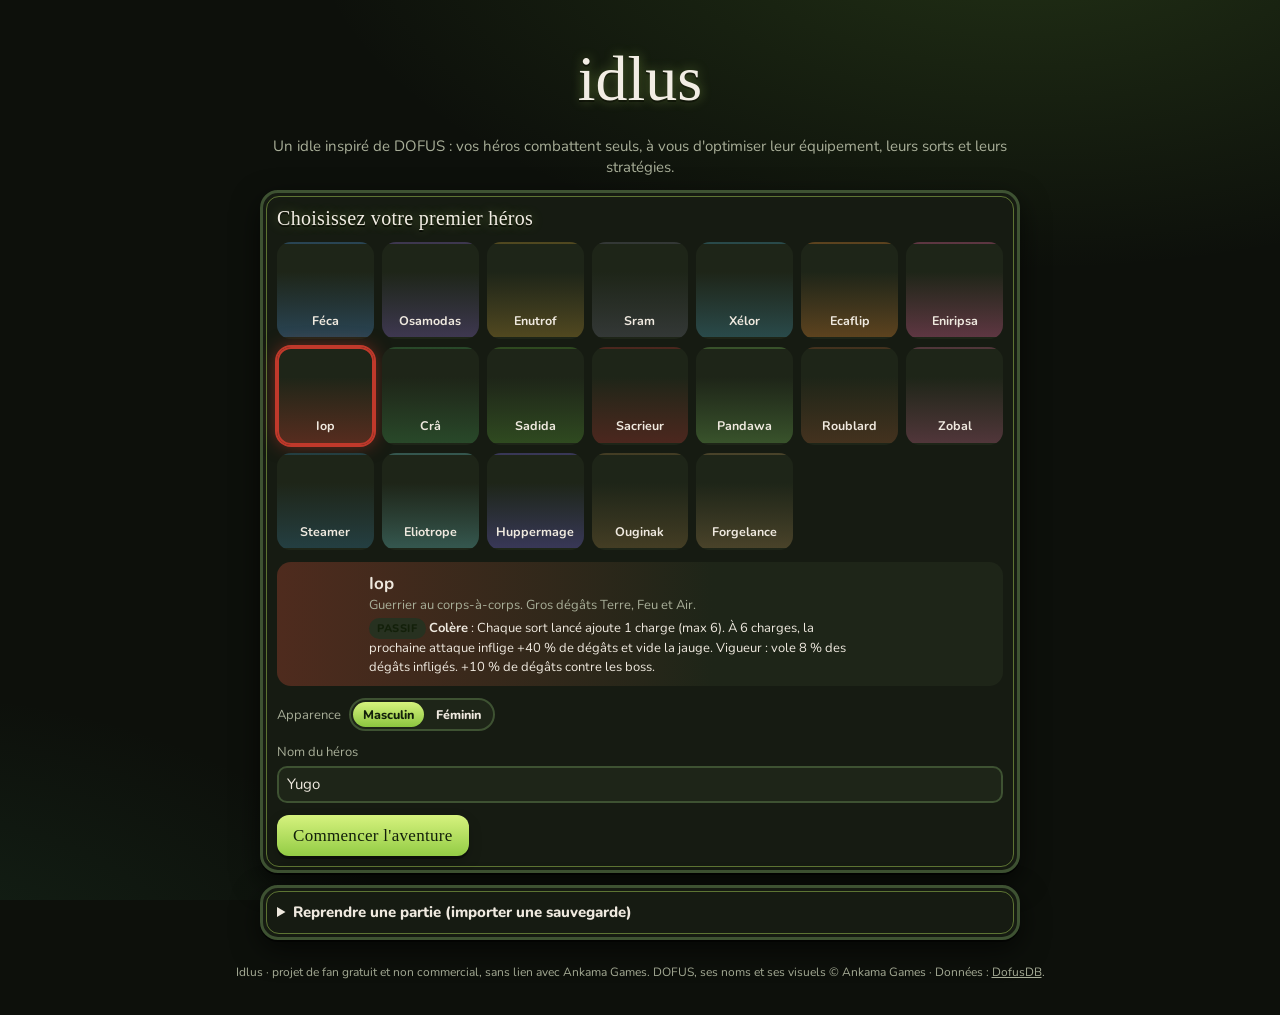
==== commit a316bcc2: "Bêta 0.1.14.2 « Île des Wabbits » : nouvelle zone (5 sous-zones, 14 monstres, 8 archimonstres), Chât" ====
--- a/index.html
+++ b/index.html
@@ -16,7 +16,7 @@
 <link rel="preconnect" href="https://fonts.googleapis.com">
 <link rel="preconnect" href="https://fonts.gstatic.com" crossorigin>
 <link href="https://fonts.googleapis.com/css2?family=Kavoon&family=Nunito:wght@400;600;700;800;900&display=swap" rel="stylesheet">
-<link rel="stylesheet" href="css/style.css?v=0.1.13">
+<link rel="stylesheet" href="css/style.css?v=0.1.14.2">
 </head>
 <body>
 <div class="app">
@@ -31,17 +31,18 @@
 <div id="sheet"></div>
 <div class="toasts" id="toasts" aria-live="polite"></div>
 <div id="cele"></div>
-<script src="js/gamedata.js?v=0.1.13"></script>
-<script src="js/looks.js?v=0.1.13"></script>
-<script src="js/data.js?v=0.1.13"></script>
-<script src="js/engine.js?v=0.1.13"></script>
-<script src="js/systems.js?v=0.1.13"></script>
-<script src="js/pets.js?v=0.1.13"></script>
-<script src="js/mounts.js?v=0.1.13"></script>
-<script src="js/idols.js?v=0.1.13"></script>
-<script src="js/renaissance.js?v=0.1.13"></script>
-<script src="js/archis.js?v=0.1.13"></script>
-<script src="js/ui.js?v=0.1.13"></script>
-<script src="js/admin.js?v=0.1.13"></script>
+<script src="js/gamedata.js?v=0.1.14.2"></script>
+<script src="js/looks.js?v=0.1.14.2"></script>
+<script src="js/data.js?v=0.1.14.2"></script>
+<script src="js/engine.js?v=0.1.14.2"></script>
+<script src="js/systems.js?v=0.1.14.2"></script>
+<script src="js/pets.js?v=0.1.14.2"></script>
+<script src="js/mounts.js?v=0.1.14.2"></script>
+<script src="js/idols.js?v=0.1.14.2"></script>
+<script src="js/renaissance.js?v=0.1.14.2"></script>
+<script src="js/archis.js?v=0.1.14.2"></script>
+<script src="js/save.js?v=0.1.14.2"></script>
+<script src="js/ui.js?v=0.1.14.2"></script>
+<script src="js/admin.js?v=0.1.14.2"></script>
 </body>
 </html>
--- a/css/style.css
+++ b/css/style.css
@@ -1814,4 +1814,325 @@
 .dcard ol{margin:2px 0 0;padding-left:18px;display:flex;flex-direction:column;gap:2px}.dcard li.ok{color:var(--muted);text-decoration:line-through}.dcard li.cur{font-weight:700}.dcard li.todo{color:var(--muted)}
 .celepet.soulpic{filter:drop-shadow(0 0 14px rgba(155,77,255,1)) drop-shadow(0 6px 4px rgba(0,0,0,.35))}
 .hcard.o-ame{box-shadow:0 10px 26px rgba(0,0,0,.55),0 0 0 3px #9b4dff,0 0 26px rgba(155,77,255,.8)}
-@media (max-width:640px){.agrid{grid-template-columns:1fr}.dgrid{grid-template-columns:1fr}.ztabs{grid-template-columns:repeat(3,1fr)}}
+@media (max-width:640px){
+.agrid{grid-template-columns:1fr}.dgrid{grid-template-columns:1fr}.ztabs{grid-template-columns:repeat(3,1fr)}}
+/* 0.1.12.1 : identité du héros rené (cadre de feu, nom en flammes, combat) */
+.hcard.ren-braise,.hcard.ren-flamme,.hcard.ren-brasier,.hcard.ren-phenix{--rf1:#d9541e;--rf2:#ffc35a;--rf3:#7a2a0e;border-color:transparent;
+  background:linear-gradient(var(--panel),var(--panel)) padding-box,conic-gradient(from var(--ang),var(--rf1),var(--rf2),var(--rf3),var(--rf2),var(--rf1)) border-box;animation:spin 6s linear infinite;
+  box-shadow:0 8px 20px rgba(0,0,0,.45),0 0 18px color-mix(in srgb,var(--rf1) 70%,transparent)}
+.hcard.ren-flamme{--rf1:#e0832a;--rf2:#ffe08a;--rf3:#9a3a10}
+.hcard.ren-brasier{--rf1:#c23a5c;--rf2:#ff9a3d;--rf3:#5a0f24;box-shadow:0 8px 20px rgba(0,0,0,.45),0 0 26px rgba(194,58,92,.8)}
+.hcard.ren-phenix{--rf1:#e9b93a;--rf2:#fff1a8;--rf3:#ff7a3d;animation:spin 4s linear infinite;box-shadow:0 8px 20px rgba(0,0,0,.45),0 0 34px rgba(233,185,58,.95)}
+.hcard.ren-phenix::after{display:none}
+.hcard.ren-braise .tier,.hcard.ren-flamme .tier,.hcard.ren-brasier .tier,.hcard.ren-phenix .tier{background:linear-gradient(90deg,var(--rf3),var(--rf1));color:#fff7e3}
+.hcard .art .rembers{position:absolute;inset:0;z-index:2;pointer-events:none;overflow:hidden}
+.hcard .art .rembers::before{content:"";position:absolute;left:0;right:0;bottom:0;height:70%;background:radial-gradient(16px 46px at 25% 100%,rgba(242,163,58,.9),transparent 70%),radial-gradient(22px 70px at 50% 100%,rgba(217,84,30,.95),transparent 70%),radial-gradient(16px 50px at 75% 100%,rgba(242,163,58,.9),transparent 70%),radial-gradient(10px 32px at 38% 100%,rgba(255,220,100,.85),transparent 70%),radial-gradient(10px 32px at 62% 100%,rgba(255,220,100,.85),transparent 70%);animation:renfl 1.4s ease-in-out infinite alternate}
+.hcard .art .rembers i{position:absolute;bottom:-6px;width:4px;height:4px;border-radius:50%;background:#ffd27a;box-shadow:0 0 6px #ff9a3d;opacity:0;animation:ember 2.4s linear infinite}
+.hcard .art .rembers i:nth-child(1){left:18%}.hcard .art .rembers i:nth-child(2){left:42%;animation-delay:.8s}.hcard .art .rembers i:nth-child(3){left:66%;animation-delay:1.5s}.hcard .art .rembers i:nth-child(4){left:84%;animation-delay:.4s}
+@keyframes ember{0%{transform:translateY(0);opacity:0}15%{opacity:1}100%{transform:translateY(-150px) translateX(8px);opacity:0}}
+.hcard .hlook{z-index:3}
+.hcard.ren-brasier .art .emb::before,.hcard.ren-phenix .art .emb::before{height:85%;filter:saturate(1.2)}
+.rname{background:linear-gradient(90deg,#ffd27a,#ff9a3d,#ffd27a);-webkit-background-clip:text;background-clip:text;color:transparent;font-weight:800}
+.hcard .nm .rstar{font-size:12px;color:#f2a33a;font-weight:800;white-space:nowrap;margin-left:4px}
+.renm.inline.sm{min-width:18px;height:18px;font-size:10px;margin-left:2px}
+.chips button .renm.inline{box-shadow:0 0 0 1px rgba(14,11,20,.6)}
+/* combat */
+.ent.hero .fire{position:absolute;left:12%;right:12%;bottom:18px;height:38px;z-index:0;border-radius:50%;pointer-events:none;background:radial-gradient(ellipse at 50% 100%,rgba(255,122,61,.95),rgba(242,163,58,.5) 45%,transparent 70%);animation:renfl 1.2s ease-in-out infinite alternate}
+.arena.v2 .ent.hero .fire{bottom:30px}
+.ent.hero.ren .lookwrap,.ent.hero.ren .medal{position:relative;z-index:1}
+.ent .who .renk{display:inline-block;margin-left:4px;color:#ffc35a;font-size:10px;text-shadow:0 1px 2px rgba(0,0,0,.9)}
+.ent.card.ren .cico{box-shadow:0 0 0 2px #d9541e,0 0 10px rgba(255,154,61,.8)}
+@media (prefers-reduced-motion:reduce){.hcard .art .rembers i,.hcard .art .rembers::before,.ent.hero .fire,.hcard.ren-braise,.hcard.ren-flamme,.hcard.ren-brasier,.hcard.ren-phenix{animation:none}}
+.reduced .hcard .art .rembers i,.reduced .hcard .art .rembers::before,.reduced .ent.hero .fire,.reduced .hcard.ren-braise,.reduced .hcard.ren-flamme,.reduced .hcard.ren-brasier,.reduced .hcard.ren-phenix{animation:none}
+/* ===================== boss mis en scène (0.1.13) : mécaniques, signatures, sorts de boss, entrée, phases, mort ===================== */
+
+/* ===================== boss mis en scène ===================== */
+.axp.bx.pop2{animation:bpop2 .3s ease-out}
+@keyframes bpop2{0%{transform:translate(-50%,-50%) scale(.5)}70%{transform:translate(-50%,-50%) scale(1.2)}100%{transform:translate(-50%,-50%) scale(1)}}
+/* Rage */
+.axp.bx.b-steam{width:14px;height:14px;border-radius:50%;background:rgba(255,255,255,.85);filter:blur(2px);animation:bsteam .9s ease-out both}
+@keyframes bsteam{from{opacity:.95}to{opacity:0;transform:translate(-50%,-320%) scale(2.6)}}
+.axp.bx.b-vein{width:26px;height:26px;background:url("data:image/svg+xml;utf8,%3Csvg%20xmlns%3D%22http%3A//www.w3.org/2000/svg%22%20viewBox%3D%220%200%2024%2024%22%20fill%3D%22none%22%20stroke%3D%22%23ff2d2d%22%20stroke-width%3D%223.2%22%20stroke-linecap%3D%22round%22%3E%3Cpath%20d%3D%22M9%202%20Q10%208%203%209%22/%3E%3Cpath%20d%3D%22M15%202%20Q14%208%2021%209%22/%3E%3Cpath%20d%3D%22M9%2022%20Q10%2016%203%2015%22/%3E%3Cpath%20d%3D%22M15%2022%20Q14%2016%2021%2015%22/%3E%3C/svg%3E") center/contain no-repeat;filter:drop-shadow(0 0 3px #000);animation:bvein .25s ease-in-out infinite alternate;z-index:230}
+@keyframes bvein{to{transform:translate(-50%,-50%) scale(1.3)}}
+/* Renforts */
+.axp.bx.b-call{width:34px;height:14px;border-radius:50%;border:3px solid #c77dff;box-shadow:0 0 10px #c77dff;animation:bcall .9s ease-out forwards}
+@keyframes bcall{to{transform:translate(-50%,-420%) scale(3.2);opacity:0}}
+.axp.bx.b-hole{width:96px;height:28px;border-radius:50%;background:radial-gradient(closest-side,#000,#1a0d26 60%,rgba(80,40,120,.6) 85%,transparent);box-shadow:0 0 14px rgba(160,90,255,.5);animation:bhole 2.6s ease-out forwards}
+@keyframes bhole{0%{transform:translate(-50%,-50%) scale(0)}15%,80%{transform:translate(-50%,-50%) scale(1)}100%{transform:translate(-50%,-50%) scale(0)}}
+.axp.bx.b-mote{width:10px;height:10px;border-radius:50%;background:radial-gradient(circle,#fff,#7dff6a 45%,transparent 70%);box-shadow:0 0 10px #57d06a;z-index:220}
+/* Carapace */
+.axp.bx.b-plate{width:36px;height:26px;border-radius:7px 7px 45% 45%;background:linear-gradient(160deg,#b3aa9a,#77705f 55%,#4d473b);border:2px solid #2e2a22;box-shadow:inset 0 2px 0 rgba(255,255,255,.35);z-index:210}
+.axp.bx.b-dome{border-radius:50%;border:3px solid rgba(220,215,200,.9);background:linear-gradient(115deg,transparent 40%,rgba(255,255,255,.65) 50%,transparent 60%) 0 0/300% 100%,radial-gradient(circle,rgba(160,150,130,.08),rgba(160,150,130,.35));box-shadow:0 0 18px rgba(255,240,200,.5);animation:bdome 1.4s ease-out forwards;z-index:209}
+@keyframes bdome{0%{background-position:100% 0,0 0;opacity:0;transform:translate(-50%,-50%) scale(.85)}20%{opacity:1;transform:translate(-50%,-50%) scale(1)}80%{opacity:1}100%{background-position:-50% 0,0 0;opacity:0}}
+/* Attaque dévastatrice */
+.axp.bx.b-inhale{width:8px;height:8px;border-radius:50%;background:#e6f4ff;box-shadow:0 0 6px #fff}
+.axp.bx.b-shockwall{width:46px;height:130%;border-radius:50%;background:linear-gradient(90deg,transparent,rgba(255,255,255,.95) 35%,rgba(255,180,110,.7) 60%,transparent);filter:blur(1px);box-shadow:0 0 30px rgba(255,200,140,.8);z-index:215}
+/* Point faible */
+.axp.bx.b-weak{width:30px;height:30px;transform:translate(-50%,-50%) rotate(45deg);border:3px solid #fff;background:radial-gradient(circle,#fff,#ffd84d 45%,rgba(255,150,40,.4));box-shadow:0 0 18px #ffd84d,0 0 0 6px rgba(255,216,77,.25);animation:bweak .5s ease-in-out infinite alternate;z-index:225}
+@keyframes bweak{to{transform:translate(-50%,-50%) rotate(45deg) scale(1.25);box-shadow:0 0 30px #ffd84d,0 0 0 12px rgba(255,216,77,.12)}}
+.axp.bx.b-weak.cracked{animation:bweakx .6s ease-out forwards;background:url("data:image/svg+xml;utf8,%3Csvg%20xmlns%3D%22http%3A//www.w3.org/2000/svg%22%20viewBox%3D%220%200%20100%20100%22%20fill%3D%22none%22%20stroke%3D%22%23fff%22%20stroke-width%3D%222.2%22%20stroke-linejoin%3D%22round%22%3E%3Cpath%20d%3D%22M50%2050%20L30%2012%20M50%2050%20L82%2022%20M50%2050%20L90%2058%20M50%2050%20L64%2092%20M50%2050%20L18%2080%20M50%2050%20L8%2044%22/%3E%3Cpath%20d%3D%22M38%2028%20L60%2032%20L72%2044%20L68%2066%20L46%2072%20L28%2060%20L30%2040%20Z%22/%3E%3Cpath%20d%3D%22M24%2018%20L44%2010%20M78%2036%20L88%2044%20M80%2070%20L60%2084%20M22%2064%20L14%2054%22/%3E%3C/svg%3E") center/80% no-repeat,radial-gradient(circle,#fff,#ffd84d 45%,rgba(255,150,40,.4))}
+@keyframes bweakx{0%{transform:translate(-50%,-50%) rotate(45deg) scale(1.3)}100%{transform:translate(-50%,-50%) rotate(45deg) scale(2.2);opacity:0}}
+/* Festin */
+.axp.bx.b-hpchunk{width:24px;height:7px;border-radius:3px;background:linear-gradient(#ff6b5a,#c0281e);box-shadow:0 0 10px #ff4b3e,0 0 0 1px #000;z-index:230}
+/* Séisme */
+.axp.bx.b-spike{width:32px;height:var(--h);transform:translate(-50%,-100%) scaleY(0);transform-origin:50% 100%;clip-path:polygon(50% 0,100% 100%,0 100%);background:linear-gradient(90deg,#5c4630,#9a7a55 45%,#4a3826);animation:bspike 1.2s ease-out both}
+@keyframes bspike{0%{transform:translate(-50%,-100%) scaleY(0)}18%{transform:translate(-50%,-100%) scaleY(1.15)}28%,78%{transform:translate(-50%,-100%) scaleY(1)}100%{transform:translate(-50%,-100%) scaleY(0);opacity:.6}}
+/* Riposte */
+.axp.bx.b-parry{width:110px;height:110px;z-index:225;animation:bparry .6s ease-out forwards}
+.axp.bx.b-parry::before,.axp.bx.b-parry::after{content:"";position:absolute;left:0;top:50%;width:100%;height:8px;margin-top:-4px;border-radius:4px;background:linear-gradient(90deg,transparent,#fff 30%,#bfe6ff 70%,transparent);box-shadow:0 0 16px #9fd6ff,0 0 4px #fff;transform:rotate(45deg)}
+.axp.bx.b-parry::after{transform:rotate(-45deg)}
+@keyframes bparry{0%{transform:translate(-50%,-50%) scale(.3)}25%{transform:translate(-50%,-50%) scale(1.15)}70%{transform:translate(-50%,-50%) scale(1.2);opacity:1}100%{transform:translate(-50%,-50%) scale(1.3);opacity:0}}
+/* calque silhouette */
+.axp.bx.b-skin{z-index:206;-webkit-mask:var(--m) center/100% 100% no-repeat;mask:var(--m) center/100% 100% no-repeat}
+.axp.bx.b-glint{background:linear-gradient(110deg,transparent 35%,rgba(255,255,255,.95) 48%,rgba(170,225,255,.85) 53%,transparent 66%) 0 0/250% 100% no-repeat}
+.axp.bx.b-mirrorflash{width:130px;height:130px;background:radial-gradient(circle,#fff,rgba(190,235,255,.7) 30%,transparent 65%);clip-path:polygon(50% 0,58% 42%,100% 50%,58% 58%,50% 100%,42% 58%,0 50%,42% 42%);animation:axfade .3s ease-out forwards;z-index:226}
+/* Miasmes */
+.axp.bx.b-fog{top:28% !important;width:125%;height:78%;transform:none;filter:blur(8px);z-index:212;background:radial-gradient(30% 45% at 15% 70%,rgba(150,90,200,.75),transparent),radial-gradient(28% 40% at 40% 55%,rgba(110,200,90,.6),transparent),radial-gradient(32% 48% at 65% 75%,rgba(150,90,200,.7),transparent),radial-gradient(30% 40% at 88% 60%,rgba(110,200,90,.55),transparent)}
+/* Brise-garde */
+.axp.bx.b-glasscrack{border-radius:50%;background:url("data:image/svg+xml;utf8,%3Csvg%20xmlns%3D%22http%3A//www.w3.org/2000/svg%22%20viewBox%3D%220%200%20100%20100%22%20fill%3D%22none%22%20stroke%3D%22%23fff%22%20stroke-width%3D%222.2%22%20stroke-linejoin%3D%22round%22%3E%3Cpath%20d%3D%22M50%2050%20L30%2012%20M50%2050%20L82%2022%20M50%2050%20L90%2058%20M50%2050%20L64%2092%20M50%2050%20L18%2080%20M50%2050%20L8%2044%22/%3E%3Cpath%20d%3D%22M38%2028%20L60%2032%20L72%2044%20L68%2066%20L46%2072%20L28%2060%20L30%2040%20Z%22/%3E%3Cpath%20d%3D%22M24%2018%20L44%2010%20M78%2036%20L88%2044%20M80%2070%20L60%2084%20M22%2064%20L14%2054%22/%3E%3C/svg%3E") center/100% no-repeat;filter:drop-shadow(0 0 4px #9fd6ff);animation:bpopin .25s ease-out both;z-index:222}
+@keyframes bpopin{from{transform:translate(-50%,-50%) scale(.6);opacity:0}to{transform:translate(-50%,-50%) scale(1);opacity:1}}
+.axp.bx.b-glass{width:11px;height:11px;clip-path:polygon(50% 0,100% 70%,30% 100%,0 40%);background:linear-gradient(135deg,#fff,rgba(160,220,255,.9));z-index:222}
+/* Putréfaction */
+.axp.bx.b-rotdrip{width:7px;height:11px;border-radius:50% 50% 50% 50%/60% 60% 40% 40%;background:linear-gradient(#a07a3a,#5a3e14);animation:brot .55s ease-in both;z-index:215}
+@keyframes brot{from{top:-10px}90%{opacity:1}to{top:var(--fy);opacity:0;transform:translate(-50%,-50%) scale(1.6,.5)}}
+/* Change-peau */
+.axp.bx.b-oldskin{z-index:207}
+.axp.bx.b-flake{width:7px;height:5px;border-radius:2px;background:#cfc2a8;animation:bflake 1s ease-in both;z-index:208}
+@keyframes bflake{to{transform:translate(-50%,50px) rotate(220deg);opacity:0}}
+/* Condamnation */
+.axp.bx.b-skull{width:52px;height:52px;border-radius:50%;background:url("data:image/svg+xml;utf8,%3Csvg%20xmlns%3D%22http%3A//www.w3.org/2000/svg%22%20viewBox%3D%220%200%2040%2040%22%3E%3Cpath%20d%3D%22M20%206c-8%200-13%205-13%2012%200%204%202%207%205%208v5h16v-5c3-1%205-4%205-8%200-7-5-12-13-12z%22%20fill%3D%22%23fff%22/%3E%3Ccircle%20cx%3D%2215%22%20cy%3D%2219%22%20r%3D%223.4%22%20fill%3D%22%23111%22/%3E%3Ccircle%20cx%3D%2225%22%20cy%3D%2219%22%20r%3D%223.4%22%20fill%3D%22%23111%22/%3E%3Cpath%20d%3D%22M8%2034%20L32%2026%20M8%2026%20L32%2034%22%20stroke%3D%22%23fff%22%20stroke-width%3D%223%22%20stroke-linecap%3D%22round%22/%3E%3C/svg%3E") center 40%/70% no-repeat,radial-gradient(circle,#5a2a8a,#2a0d45);border:3px solid #c77dff;box-shadow:0 0 18px #9b4dff;z-index:232}
+.axp.bx.b-skull i{display:none}
+.axp.bx.b-skull b{position:absolute;left:50%;top:100%;transform:translate(-50%,2px);font:900 20px/1 var(--font-title,serif);color:#fff;text-shadow:0 0 8px #c77dff,0 2px 0 #000}
+.axp.bx.b-chain,.axp.bx.b-soul,.axp.bx.b-thread{height:5px;margin-top:-2px;transform-origin:0 50%;animation:bdrawx .45s ease-out both;z-index:214}
+@keyframes bdrawx{from{clip-path:inset(0 100% 0 0)}to{clip-path:inset(0 0 0 0)}}
+.axp.bx.b-chain{background:repeating-linear-gradient(90deg,#c77dff 0 9px,transparent 9px 13px);filter:drop-shadow(0 0 4px #9b4dff)}
+.axp.bx.b-guil{width:74px;height:46px;transform:translate(-50%,-100%);background:linear-gradient(170deg,#f2f2f2,#9aa0a6 60%,#5d6268);clip-path:polygon(0 0,100% 0,100% 55%,0 100%);box-shadow:0 0 12px #fff;z-index:233}
+/* Mutisme */
+.axp.bx.b-fallletter{font:900 15px/1 var(--font-title,serif);color:#ffd84d;text-shadow:0 0 6px #ffb347;animation:bletter 1.1s ease-in both;z-index:220}
+@keyframes bletter{to{transform:translate(-50%,60px) rotate(30deg);opacity:0;color:#555;text-shadow:none}}
+.axp.bx.b-lock{width:28px;height:22px;margin-top:6px;border-radius:5px;background:linear-gradient(#ffe27a,#c9961c);border:2px solid #6a4a08;z-index:230}
+.axp.bx.b-lock::before{content:"";position:absolute;left:50%;bottom:100%;width:16px;height:15px;margin-left:-10px;border:4px solid #d6d6d6;border-bottom:0;border-radius:10px 10px 0 0;transform:translateY(-7px);transition:transform .15s ease-in}
+.axp.bx.b-lock::after{content:"";position:absolute;left:50%;top:6px;width:6px;height:7px;margin-left:-3px;border-radius:3px 3px 1px 1px;background:#3a2a04}
+.axp.bx.b-lock.shut::before{transform:none}
+.axp.bx.b-lock.shut{box-shadow:0 0 16px #fff}
+/* Terreur */
+.axp.bx.b-looming img{filter:brightness(0) blur(1px)}
+/* Frénésie */
+.axp.bx.b-ghost img{filter:sepia(1) hue-rotate(170deg) saturate(3) brightness(1.3)}
+.axp.bx.b-stamp{font:900 34px/1 var(--font-title,serif);color:#ff3b3b;padding:2px 10px;border:4px solid #ff3b3b;border-radius:8px;text-shadow:0 2px 0 #000;box-shadow:0 0 14px rgba(255,59,59,.6);animation:bstamp .9s ease-out both;z-index:232}
+@keyframes bstamp{0%{transform:translate(-50%,-50%) rotate(-14deg) scale(3);opacity:0}20%{transform:translate(-50%,-50%) rotate(-14deg) scale(1);opacity:1}80%{opacity:1}100%{transform:translate(-50%,-50%) rotate(-14deg) scale(1);opacity:0}}
+/* Totems */
+.axp.bx.b-totem{width:28px;height:78px;transform:translate(-50%,-100%);border-radius:8px 8px 3px 3px;background:linear-gradient(90deg,#4a2e14,#93622f 45%,#4a2e14);border:2px solid #2a1806;animation:btotem .55s ease-out both}
+@keyframes btotem{from{clip-path:inset(100% 0 0 0)}to{clip-path:inset(0)}}
+.axp.bx.b-totem i{position:absolute;left:3px;right:3px;height:16px;border-radius:4px;background:#5d3a18;border-bottom:2px solid #2a1806}
+.axp.bx.b-totem i:nth-child(1){top:5px}.axp.bx.b-totem i:nth-child(2){top:30px}.axp.bx.b-totem i:nth-child(3){top:55px}
+.axp.bx.b-totem i::before,.axp.bx.b-totem i::after{content:"";position:absolute;top:5px;width:5px;height:5px;border-radius:50%;background:#1a0e04}
+.axp.bx.b-totem i::before{left:3px}.axp.bx.b-totem i::after{right:3px}
+.axp.bx.b-totem.lit i::before,.axp.bx.b-totem.lit i::after{background:#fff3a0;box-shadow:0 0 8px #ffd84d,0 0 3px #fff}
+.axp.bx.b-golddome{border-radius:50%;border:2px solid #ffd84d;background:radial-gradient(circle,rgba(255,216,77,.05) 40%,rgba(255,216,77,.35));box-shadow:0 0 24px #ffd84d,inset 0 0 24px rgba(255,216,77,.5);animation:bpopin .35s ease-out both;z-index:208}
+/* Âmes liées */
+.axp.bx.b-soul{background:repeating-linear-gradient(90deg,rgba(190,225,255,.95) 0 7px,rgba(190,225,255,.2) 7px 11px);filter:drop-shadow(0 0 5px #9fd6ff);animation:bdrawx .45s ease-out both,bflick .3s .45s infinite alternate}
+@keyframes bflick{to{opacity:.55}}
+.axp.bx.b-halfnum{font-weight:900;font-size:18px;color:#c9e6ff;text-shadow:0 2px 0 #000,0 0 8px #9fd6ff;z-index:230}
+/* Immortel */
+.axp.bx.b-ash{width:5px;height:5px;border-radius:50%;background:#ff9a4a;box-shadow:0 0 5px #ff6a2a;z-index:215}
+.axp.bx.b-ash:nth-child(3n){background:#555;box-shadow:none}
+/* Compte à rebours */
+.axp.bx.b-vignette{left:0 !important;top:0 !important;width:100%;height:100%;transform:none;--k:0;box-shadow:inset 0 0 calc(var(--k) * 110px) calc(var(--k) * 18px) rgba(220,0,0,.7);transition:box-shadow .35s;z-index:190}
+.axp.bx.b-count{font:900 56px/1 var(--font-title,serif);color:#ff4b4b;text-shadow:0 3px 0 #000,0 0 20px #ff0000;z-index:231}
+/* Harebourg */
+.axp.bx.b-spiral{width:720px;height:720px;border-radius:50%;background:repeating-conic-gradient(rgba(170,225,255,.35) 0 12deg,transparent 12deg 30deg);-webkit-mask:radial-gradient(circle,#000 10%,transparent 68%);mask:radial-gradient(circle,#000 10%,transparent 68%);animation:bspiral 2s ease-in-out forwards;z-index:205}
+@keyframes bspiral{0%{transform:translate(-50%,-50%) rotate(0) scale(.3);opacity:0}25%{opacity:1}100%{transform:translate(-50%,-50%) rotate(540deg) scale(1.1);opacity:0}}
+.axp.bx.b-frost{left:0 !important;top:0 !important;width:100%;height:100%;transform:none;background:radial-gradient(ellipse at center,transparent 50%,rgba(220,245,255,.8));box-shadow:inset 0 0 40px rgba(255,255,255,.9);animation:bfrost 2.2s ease-out forwards;z-index:206}
+@keyframes bfrost{0%{opacity:0}30%,75%{opacity:1}100%{opacity:0}}
+.arena.bx-warp{animation:bwarp 1.5s ease-in-out}
+@keyframes bwarp{20%{transform:skewX(5deg) scale(1.02);filter:hue-rotate(40deg) saturate(.7)}45%{transform:skewX(-6deg) rotate(1deg) scale(1.03);filter:hue-rotate(160deg) saturate(.6)}70%{transform:skewX(3deg) rotate(-.6deg);filter:hue-rotate(60deg)}}
+/* Frizz */
+.axp.bx.b-half{top:0 !important;width:50%;height:100%;transform:none;transition:left .8s ease-in-out;z-index:204}
+.axp.bx.b-half.ice{left:0 !important;background:linear-gradient(180deg,rgba(210,240,255,.35),rgba(120,190,255,.4));box-shadow:inset -3px 0 0 rgba(255,255,255,.9)}
+.axp.bx.b-half.fire{left:50% !important;background:linear-gradient(0deg,rgba(255,110,30,.45),rgba(255,180,60,.15));box-shadow:inset 3px 0 0 rgba(255,220,120,.9)}
+.axp.bx.b-half.ice.swap{left:50% !important;box-shadow:inset 3px 0 0 rgba(255,255,255,.9)}
+.axp.bx.b-half.fire.swap{left:0 !important;box-shadow:inset -3px 0 0 rgba(255,220,120,.9)}
+.axp.bx.b-snow{width:6px;height:6px;border-radius:50%;background:#fff;box-shadow:0 0 4px #bfe6ff;animation:bsnow 1.3s linear both;z-index:205}
+@keyframes bsnow{to{transform:translate(calc(-50% + 20px),400px)}}
+.axp.bx.b-ember{width:5px;height:5px;border-radius:50%;background:#ffd84d;box-shadow:0 0 6px #ff7a3c;animation:bember 1.3s ease-out both;z-index:205}
+@keyframes bember{to{transform:translate(calc(-50% - 14px),-400px);opacity:0}}
+/* Sylargh */
+.axp.bx.b-belt{left:0 !important;top:auto !important;bottom:0;width:100%;height:46%;transform:none;opacity:.55;background:repeating-linear-gradient(90deg,rgba(40,40,40,.45) 0 22px,rgba(200,170,60,.35) 22px 34px);-webkit-mask:linear-gradient(transparent,#000 25%);mask:linear-gradient(transparent,#000 25%);animation:bbelt .4s linear infinite,bfrost 2.3s ease-out forwards}
+@keyframes bbelt{to{background-position:34px 0}}
+/* Klime */
+.axp.bx.b-plate2{width:120px;height:36px;border-radius:50%;background:radial-gradient(ellipse,#fff 0 28%,#d8d8d8 30% 36%,transparent 38%),repeating-conic-gradient(#d33 0 25%,#fff 0 50%) 0 0/16px 16px;box-shadow:0 0 0 2px rgba(0,0,0,.25);animation:bpopin .3s ease-out both}
+.axp.bx.b-cutlery{width:50px;height:50px;z-index:225;animation:bpopin .3s ease-out both}
+.axp.bx.b-cutlery::before,.axp.bx.b-cutlery::after{content:"";position:absolute;left:50%;top:0;width:5px;height:48px;margin-left:-2px;border-radius:3px;background:linear-gradient(90deg,#9aa0a6,#fff,#9aa0a6);box-shadow:0 0 6px #fff;animation:bfork .5s ease-out both}
+.axp.bx.b-cutlery::after{--a:-1;animation-name:bknife}
+@keyframes bfork{from{transform:rotate(70deg)}to{transform:rotate(32deg)}}
+@keyframes bknife{from{transform:rotate(-70deg)}to{transform:rotate(-32deg)}}
+/* Nileza */
+.axp.bx.b-blueprint{left:0 !important;top:0 !important;width:100%;height:100%;transform:none;background-color:rgba(30,80,170,.35);background-image:linear-gradient(rgba(255,255,255,.35) 1px,transparent 1px),linear-gradient(90deg,rgba(255,255,255,.35) 1px,transparent 1px);background-size:22px 22px;animation:bfrost 1.3s ease-out forwards;z-index:204}
+.axp.bx.b-gear{width:24px;height:24px;background:url("data:image/svg+xml;utf8,%3Csvg%20xmlns%3D%22http%3A//www.w3.org/2000/svg%22%20viewBox%3D%220%200%2040%2040%22%3E%3Cg%20fill%3D%22%23d8b25a%22%3E%3Ccircle%20cx%3D%2220%22%20cy%3D%2220%22%20r%3D%2213%22/%3E%3Crect%20x%3D%2217%22%20y%3D%221%22%20width%3D%226%22%20height%3D%229%22%20rx%3D%221%22%20transform%3D%22rotate%280%2020%2020%29%22/%3E%3Crect%20x%3D%2217%22%20y%3D%221%22%20width%3D%226%22%20height%3D%229%22%20rx%3D%221%22%20transform%3D%22rotate%2845%2020%2020%29%22/%3E%3Crect%20x%3D%2217%22%20y%3D%221%22%20width%3D%226%22%20height%3D%229%22%20rx%3D%221%22%20transform%3D%22rotate%2890%2020%2020%29%22/%3E%3Crect%20x%3D%2217%22%20y%3D%221%22%20width%3D%226%22%20height%3D%229%22%20rx%3D%221%22%20transform%3D%22rotate%28135%2020%2020%29%22/%3E%3Crect%20x%3D%2217%22%20y%3D%221%22%20width%3D%226%22%20height%3D%229%22%20rx%3D%221%22%20transform%3D%22rotate%28180%2020%2020%29%22/%3E%3Crect%20x%3D%2217%22%20y%3D%221%22%20width%3D%226%22%20height%3D%229%22%20rx%3D%221%22%20transform%3D%22rotate%28225%2020%2020%29%22/%3E%3Crect%20x%3D%2217%22%20y%3D%221%22%20width%3D%226%22%20height%3D%229%22%20rx%3D%221%22%20transform%3D%22rotate%28270%2020%2020%29%22/%3E%3Crect%20x%3D%2217%22%20y%3D%221%22%20width%3D%226%22%20height%3D%229%22%20rx%3D%221%22%20transform%3D%22rotate%28315%2020%2020%29%22/%3E%3C/g%3E%3Ccircle%20cx%3D%2220%22%20cy%3D%2220%22%20r%3D%225%22%20fill%3D%22%232a1a08%22/%3E%3C/svg%3E") center/contain no-repeat;z-index:222}
+.axp.bx.b-bomb{width:32px;height:32px;border-radius:50%;background:radial-gradient(circle at 35% 30%,#666,#111 60%);box-shadow:0 0 0 2px #000;z-index:222}
+.axp.bx.b-bomb::before{content:"";position:absolute;left:60%;top:-8px;width:4px;height:12px;background:#b08a4a;transform:rotate(25deg)}
+.axp.bx.b-bomb::after{content:"";position:absolute;left:72%;top:-14px;width:8px;height:8px;border-radius:50%;background:radial-gradient(circle,#fff,#ffd84d 40%,#ff7a3c);box-shadow:0 0 10px #ffb347;animation:lampf .15s ease-in-out infinite alternate}
+@keyframes lampf{to{transform:scale(1.4)}}
+.axp.bx.b-bomb b{position:absolute;inset:0;display:grid;place-items:center;font:900 14px/1 sans-serif;color:#fff}
+/* Merkator */
+.axp.bx.b-bigwave{width:300px;height:240px;border-radius:55% 45% 0 0/80% 70% 0 0;background:linear-gradient(170deg,#eaf8ff,#69c0ff 18%,#2f8ad8 45%,#13508f);box-shadow:inset 18px 14px 0 -6px rgba(255,255,255,.75),0 0 20px rgba(80,170,255,.6);z-index:216}
+.axp.bx.b-bigwave::before{content:"";position:absolute;left:-30px;top:6px;width:90px;height:70px;border-radius:50%;border-top:16px solid #f4fbff;border-left:10px solid transparent;transform:rotate(-30deg)}
+.axp.bx.b-foam{width:9px;height:9px;border-radius:50%;border:2px solid #fff;background:rgba(255,255,255,.3);animation:bfoam .8s ease-out both;z-index:216}
+@keyframes bfoam{to{transform:translate(-50%,-260%) scale(1.4);opacity:0}}
+/* Ilyzaelle */
+.axp.bx.b-thread{height:3px;margin-top:-1px;background:linear-gradient(90deg,#fff3a0,#ffd84d);box-shadow:0 0 8px #ffd84d}
+.axp.bx.b-lightorb{width:16px;height:16px;border-radius:50%;background:radial-gradient(circle,#fff,#ffd84d 50%,transparent 72%);box-shadow:0 0 16px #ffd84d;z-index:224}
+/* Tal Kasha */
+.axp.bx.b-chroma{mix-blend-mode:screen;opacity:.8}
+.axp.bx.b-chroma.red img{filter:sepia(1) saturate(8) hue-rotate(-50deg) brightness(.9)}
+.axp.bx.b-chroma.cyan img{filter:sepia(1) saturate(8) hue-rotate(150deg) brightness(1)}
+/* Chalœil */
+.axp.bx.b-eye{width:110px;height:54px;border-radius:50%/50%;background:radial-gradient(ellipse,#fff 55%,#ffd9d0);border:4px solid #4a0d0d;box-shadow:0 0 24px rgba(255,80,40,.7);overflow:hidden;animation:beye 2.6s ease-in-out both;z-index:228}
+.axp.bx.b-eye i{position:absolute;left:50%;top:50%;width:34px;height:34px;margin:-17px 0 0 -17px;border-radius:50%;background:radial-gradient(circle,#000 0 28%,#ff8a1a 32%,#a33a00 70%);animation:biris 2.6s ease-in-out both}
+@keyframes beye{0%{transform:translate(-50%,-50%) scaleY(0)}15%,85%{transform:translate(-50%,-50%) scaleY(1)}100%{transform:translate(-50%,-50%) scaleY(0)}}
+@keyframes biris{0%,20%{transform:translateX(18px)}35%,100%{transform:translate(-14px,6px)}}
+.axp.bx.b-gaze{width:70px;transform-origin:50% 0;background:linear-gradient(rgba(255,230,160,.65),rgba(255,230,160,.12));clip-path:polygon(42% 0,58% 0,100% 100%,0 100%);animation:bfrost 1.6s ease-out forwards;z-index:227}
+.axp.bx.b-stone{background:linear-gradient(0deg,#9a9a9a 50%,transparent 50%) 0 0/100% 200% no-repeat;filter:contrast(1.1)}
+.axp.bx.b-stone.cracked::after{content:"";position:absolute;inset:0;background:url("data:image/svg+xml;utf8,%3Csvg%20xmlns%3D%22http%3A//www.w3.org/2000/svg%22%20viewBox%3D%220%200%20100%20100%22%20preserveAspectRatio%3D%22none%22%20fill%3D%22none%22%20stroke%3D%22%232b2b2b%22%20stroke-width%3D%222%22%3E%3Cpath%20d%3D%22M40%200%20L46%2018%20L38%2030%20L50%2046%20L44%2062%20L56%2080%20L50%20100%22/%3E%3Cpath%20d%3D%22M46%2018%20L66%2026%20M50%2046%20L28%2054%20M44%2062%20L70%2070%20M38%2030%20L20%2036%22/%3E%3C/svg%3E") center/100% 100% no-repeat}
+/* Vortex */
+.axp.bx.b-vortex{width:120px;height:120px;border-radius:50%;background:repeating-conic-gradient(from 0deg,rgba(170,130,255,.85) 0 18deg,transparent 18deg 40deg);-webkit-mask:radial-gradient(circle,#000 20%,transparent 70%);mask:radial-gradient(circle,#000 20%,transparent 70%);animation:bvortex .5s linear infinite,bfrost 2.4s ease-out forwards;z-index:218}
+@keyframes bvortex{to{transform:translate(-50%,-50%) rotate(-360deg)}}
+.axp.bx.b-bubfly{border-radius:50%;border:2px solid rgba(160,220,255,.95);background:radial-gradient(circle at 35% 30%,rgba(255,255,255,.5),rgba(160,220,255,.15) 40%,rgba(160,220,255,.05));box-shadow:0 0 10px rgba(160,220,255,.6);z-index:219}
+/* Nidas */
+.axp.bx.b-gold{background:radial-gradient(circle at 50% 45%,#fff6b0,#ffd84d 25%,#d9a520 50%,#a87a10 70%) center/0% 0% no-repeat;filter:drop-shadow(0 0 6px #ffd84d)}
+.axp.bx.b-sparkle{width:14px;height:14px;clip-path:polygon(50% 0,60% 40%,100% 50%,60% 60%,50% 100%,40% 60%,0 50%,40% 40%);background:#fff;filter:drop-shadow(0 0 4px #ffd84d);animation:bsparkle .7s ease-in-out both;z-index:224}
+@keyframes bsparkle{0%,100%{transform:translate(-50%,-50%) scale(0)}50%{transform:translate(-50%,-50%) scale(1.2) rotate(45deg)}}
+/* Reine des Voleurs */
+.axp.bx.b-arm{height:14px;margin-top:-7px;transform-origin:0 50%;border-radius:7px;background:linear-gradient(90deg,rgba(35,0,55,.6),rgba(25,0,40,.95));box-shadow:0 0 12px rgba(150,60,220,.7);z-index:221}
+.axp.bx.b-arm i{position:absolute;right:-12px;top:50%;width:28px;height:26px;margin-top:-13px;border-radius:45% 55% 50% 50%;background:#1a0028;box-shadow:0 0 10px rgba(150,60,220,.9)}
+.axp.bx.b-arm i::before{content:"";position:absolute;right:-6px;top:3px;width:10px;height:4px;border-radius:3px;background:#1a0028;box-shadow:0 7px 0 #1a0028,0 14px 0 #1a0028}
+/* Minotoror */
+.axp.bx.b-skid{height:8px;border-radius:4px;background:repeating-linear-gradient(90deg,rgba(60,40,20,.75) 0 14px,transparent 14px 20px);animation:bfrost 1.4s ease-out forwards}
+/* Ben le Ripate */
+.axp.bx.b-jolly{width:58px;height:40px;transform:translate(-50%,0);border-left:4px solid #8a5a2a;background:#111;box-shadow:0 3px 8px rgba(0,0,0,.6);animation:bjolly .5s ease-out both;z-index:226}
+.axp.bx.b-jolly::before{content:"";position:absolute;inset:4px 6px;background:url("data:image/svg+xml;utf8,%3Csvg%20xmlns%3D%22http%3A//www.w3.org/2000/svg%22%20viewBox%3D%220%200%2040%2040%22%3E%3Cpath%20d%3D%22M20%206c-8%200-13%205-13%2012%200%204%202%207%205%208v5h16v-5c3-1%205-4%205-8%200-7-5-12-13-12z%22%20fill%3D%22%23fff%22/%3E%3Ccircle%20cx%3D%2215%22%20cy%3D%2219%22%20r%3D%223.4%22%20fill%3D%22%23111%22/%3E%3Ccircle%20cx%3D%2225%22%20cy%3D%2219%22%20r%3D%223.4%22%20fill%3D%22%23111%22/%3E%3Cpath%20d%3D%22M8%2034%20L32%2026%20M8%2026%20L32%2034%22%20stroke%3D%22%23fff%22%20stroke-width%3D%223%22%20stroke-linecap%3D%22round%22/%3E%3C/svg%3E") center/contain no-repeat}
+@keyframes bjolly{from{transform:translate(-50%,-60px)}to{transform:translate(-50%,0)}}
+.axp.bx.b-rope{width:3px;height:190px;transform:translate(-50%,0) rotate(-35deg);transform-origin:50% 0;background:repeating-linear-gradient(0deg,#b08a4a 0 5px,#7a5a2a 5px 8px);animation:brope .7s ease-out both;z-index:203}
+@keyframes brope{to{transform:translate(-50%,0) rotate(18deg);opacity:.3}}
+/* Kimbo */
+.axp.bx.b-glyph{width:120px;height:120px;border-radius:50%;transform:translate(-50%,-50%) scaleY(.33);border:3px solid var(--g);background:radial-gradient(circle,transparent 46%,var(--g) 47% 49%,transparent 50%),repeating-conic-gradient(var(--g) 0 4deg,transparent 4deg 30deg);-webkit-mask:radial-gradient(circle,transparent 30%,#000 31%);mask:radial-gradient(circle,transparent 30%,#000 31%);box-shadow:0 0 20px var(--g);opacity:.9;animation:bglyph 3s linear infinite;transition:border-color .3s,box-shadow .3s}
+.axp.bx.b-glyph.even{--g:#4fa8ff}.axp.bx.b-glyph.odd{--g:#ff5b5b}
+@keyframes bglyph{to{transform:translate(-50%,-50%) scaleY(.33) rotate(360deg)}}
+/* XLII */
+.axp.bx.b-cog{width:74px;height:74px;background:url("data:image/svg+xml;utf8,%3Csvg%20xmlns%3D%22http%3A//www.w3.org/2000/svg%22%20viewBox%3D%220%200%2040%2040%22%3E%3Cg%20fill%3D%22%23c9a14a%22%3E%3Ccircle%20cx%3D%2220%22%20cy%3D%2220%22%20r%3D%2213%22/%3E%3Crect%20x%3D%2217%22%20y%3D%221%22%20width%3D%226%22%20height%3D%229%22%20rx%3D%221%22%20transform%3D%22rotate%280%2020%2020%29%22/%3E%3Crect%20x%3D%2217%22%20y%3D%221%22%20width%3D%226%22%20height%3D%229%22%20rx%3D%221%22%20transform%3D%22rotate%2845%2020%2020%29%22/%3E%3Crect%20x%3D%2217%22%20y%3D%221%22%20width%3D%226%22%20height%3D%229%22%20rx%3D%221%22%20transform%3D%22rotate%2890%2020%2020%29%22/%3E%3Crect%20x%3D%2217%22%20y%3D%221%22%20width%3D%226%22%20height%3D%229%22%20rx%3D%221%22%20transform%3D%22rotate%28135%2020%2020%29%22/%3E%3Crect%20x%3D%2217%22%20y%3D%221%22%20width%3D%226%22%20height%3D%229%22%20rx%3D%221%22%20transform%3D%22rotate%28180%2020%2020%29%22/%3E%3Crect%20x%3D%2217%22%20y%3D%221%22%20width%3D%226%22%20height%3D%229%22%20rx%3D%221%22%20transform%3D%22rotate%28225%2020%2020%29%22/%3E%3Crect%20x%3D%2217%22%20y%3D%221%22%20width%3D%226%22%20height%3D%229%22%20rx%3D%221%22%20transform%3D%22rotate%28270%2020%2020%29%22/%3E%3Crect%20x%3D%2217%22%20y%3D%221%22%20width%3D%226%22%20height%3D%229%22%20rx%3D%221%22%20transform%3D%22rotate%28315%2020%2020%29%22/%3E%3C/g%3E%3Ccircle%20cx%3D%2220%22%20cy%3D%2220%22%20r%3D%225%22%20fill%3D%22%232a1a08%22/%3E%3C/svg%3E") center/contain no-repeat;opacity:.85;animation:bcog 2.4s linear infinite}
+.axp.bx.b-cog.big{width:120px;height:120px;animation-direction:reverse;animation-duration:3.6s}
+@keyframes bcog{to{transform:translate(-50%,-50%) rotate(360deg)}}
+.axp.bx.b-pendulum{width:4px;height:96px;transform:translate(-50%,0) rotate(-24deg);transform-origin:50% 0;background:#c9a14a;animation:bpend .85s ease-in-out infinite alternate}
+.axp.bx.b-pendulum::after{content:"";position:absolute;left:50%;bottom:-12px;width:24px;height:24px;margin-left:-12px;border-radius:50%;background:radial-gradient(circle at 35% 35%,#fff3a0,#c9a14a 50%,#7a5a1a);box-shadow:0 0 10px #ffd84d}
+@keyframes bpend{to{transform:translate(-50%,0) rotate(24deg)}}
+.axp.bx.b-turncount{padding:4px 14px;border-radius:999px;background:rgba(0,0,0,.7);border:2px solid #c9a14a;font:800 15px/1.2 sans-serif;color:#fff;white-space:nowrap;z-index:231}
+.axp.bx.b-turncount b{color:#ff6b6b;font-size:20px}
+/* svg (racines, encre) */
+.boltsvg.b-svg{filter:none;z-index:217}
+.b-roots path{stroke-dasharray:1;stroke-dashoffset:1;animation:bdraw .8s ease-out forwards;filter:drop-shadow(0 2px 2px rgba(0,0,0,.5))}
+@keyframes bdraw{to{stroke-dashoffset:0}}
+.b-ink path{stroke-dasharray:1;stroke-dashoffset:1;animation:bdraw .45s cubic-bezier(.7,0,.3,1) forwards}
+/* Kolosso */
+.axp.bx.b-blizz{width:2px;height:14px;border-radius:2px;background:#fff;opacity:.85;transform:translate(-50%,-50%) rotate(35deg);animation:bblizz .9s linear both;z-index:206}
+@keyframes bblizz{to{transform:translate(-260px,380px) rotate(35deg)}}
+.axp.bx.b-crystal{width:20px;height:var(--h);transform:translate(-50%,-100%) rotate(var(--r)) scaleY(0);transform-origin:50% 100%;clip-path:polygon(50% 0,100% 28%,82% 100%,18% 100%,0 28%);background:linear-gradient(90deg,rgba(170,220,255,.85),#fff 45%,rgba(120,190,255,.8));filter:drop-shadow(0 0 6px #9fd6ff);animation:bcrys .35s ease-out both;z-index:223}
+@keyframes bcrys{to{transform:translate(-50%,-100%) rotate(var(--r)) scaleY(1)}}
+/* Ougah */
+.axp.bx.b-maw{left:0 !important;width:100%;height:56%;transform:none;z-index:240;background:linear-gradient(#3a0a0a,#7a1a1a);filter:drop-shadow(0 0 10px #000)}
+.axp.bx.b-maw.top{top:0 !important;clip-path:polygon(0 0,100% 0,100.00% 78%,94.44% 100%,88.89% 78%,83.33% 100%,77.78% 78%,72.22% 100%,66.67% 78%,61.11% 100%,55.56% 78%,50.00% 100%,44.44% 78%,38.89% 100%,33.33% 78%,27.78% 100%,22.22% 78%,16.67% 100%,11.11% 78%,5.56% 100%,0.00% 78%);animation:bmawt 1.4s ease-in-out both}
+.axp.bx.b-maw.bot{top:auto !important;bottom:0;background:linear-gradient(#7a1a1a,#3a0a0a);clip-path:polygon(0 100%,100% 100%,100.00% 22%,94.44% 0,88.89% 22%,83.33% 0,77.78% 22%,72.22% 0,66.67% 22%,61.11% 0,55.56% 22%,50.00% 0,44.44% 22%,38.89% 0,33.33% 22%,27.78% 0,22.22% 22%,16.67% 0,11.11% 22%,5.56% 0,0.00% 22%);animation:bmawb 1.4s ease-in-out both}
+@keyframes bmawt{0%{transform:translateY(-100%)}45%,70%{transform:translateY(-6%)}100%{transform:translateY(-100%)}}
+@keyframes bmawb{0%{transform:translateY(100%)}45%,70%{transform:translateY(6%)}100%{transform:translateY(100%)}}
+/* Batofu */
+.axp.bx.b-tofu{width:24px;height:20px;border-radius:50% 50% 45% 45%;background:radial-gradient(circle at 40% 35%,#fff6b0,#ffd84d 50%,#d9a520);box-shadow:0 1px 0 #7a5a10;z-index:221}
+.axp.bx.b-tofu::before{content:"";position:absolute;left:-8px;top:3px;width:13px;height:8px;border-radius:50%;background:#ffe27a;animation:bflapw .12s linear infinite alternate}
+.axp.bx.b-tofu::after{content:"";position:absolute;right:-6px;top:8px;border:4px solid transparent;border-left:7px solid #ff9a2a}
+@keyframes bflapw{to{transform:scaleY(-1)}}
+/* Blop */
+.axp.bx.b-goo{width:80px;height:20px;border-radius:50%;background:radial-gradient(closest-side,#fffaf0,rgba(240,230,200,.85) 70%,transparent);animation:bgoo 2s ease-out both}
+@keyframes bgoo{0%{transform:translate(-50%,-50%) scale(.2)}15%,75%{transform:translate(-50%,-50%) scale(1)}100%{transform:translate(-50%,-50%) scale(1);opacity:0}}
+/* Craqueleur */
+.axp.bx.b-boulder{width:calc(36px * var(--s,1));height:calc(32px * var(--s,1));border-radius:45% 55% 50% 40%;background:radial-gradient(circle at 35% 30%,#b3a594,#6d5e4c 55%,#3e3326);border:2px solid #2a2219;z-index:220}
+/* Le Chouque */
+.axp.bx.b-barrel{width:30px;height:34px;border-radius:9px;background:linear-gradient(0deg,transparent 22%,#3a220c 22% 28%,transparent 28% 72%,#3a220c 72% 78%,transparent 78%),linear-gradient(90deg,#6a3e1a,#b07535 50%,#6a3e1a);border:2px solid #2a1806;z-index:220}
+/* Moon */
+.axp.bx.b-drum{width:56px;height:46px;border-radius:6px 6px 14px 14px;background:linear-gradient(135deg,transparent 46%,#ffd84d 46% 54%,transparent 54%) 0 0/14px 14px,linear-gradient(#b8361e,#6e1a0a);border:2px solid #3a0a04;z-index:218}
+.axp.bx.b-drum::before{content:"";position:absolute;left:-3px;right:-3px;top:-9px;height:16px;border-radius:50%;background:radial-gradient(ellipse,#f6e7c4,#d2b98a);border:2px solid #3a0a04}
+.axp.bx.b-leaf{width:34px;height:11px;border-radius:0 100% 0 100%;background:linear-gradient(90deg,#2f7a2a,#6cc24a);animation:bleaf 2.2s ease-in both;z-index:219}
+@keyframes bleaf{0%{transform:translate(-50%,-50%) rotate(0)}25%{transform:translate(-20%,60px) rotate(30deg)}50%{transform:translate(-80%,130px) rotate(-20deg)}75%{transform:translate(-30%,210px) rotate(25deg)}100%{transform:translate(-60%,300px) rotate(-10deg);opacity:0}}
+.arena.bx-bounce{animation:bbounce .35s ease-out}
+@keyframes bbounce{30%{transform:translateY(-9px)}60%{transform:translateY(3px)}}
+.axp.bx.b-groundwave{width:40px;height:14px;border-radius:50%;border:3px solid rgba(255,225,160,.9);box-shadow:0 0 10px rgba(255,200,120,.7);animation:bgw .7s ease-out forwards}
+@keyframes bgw{to{transform:translate(calc(-50% - 280px),-50%) scale(3.4,1.6);opacity:0}}
+/* Dragon Cochon */
+.axp.bx.b-smokering{width:56px;height:56px;border-radius:50%;border:10px solid rgba(215,210,205,.8);filter:blur(1.5px);box-shadow:0 0 10px rgba(255,255,255,.4),inset 0 0 8px rgba(120,110,100,.6);z-index:219}
+/* Tofu Royal */
+.axp.bx.b-crown{width:42px;height:28px;clip-path:polygon(0 100%,0 20%,22% 55%,50% 0,78% 55%,100% 20%,100% 100%);background:linear-gradient(#fff3a0,#ffd84d 40%,#c9961c);filter:drop-shadow(0 0 8px #ffd84d);animation:bpopin .25s ease-out both;z-index:230}
+.axp.bx.b-feather{width:9px;height:22px;border-radius:50% 50% 50% 50%/80% 80% 20% 20%;background:linear-gradient(90deg,#ffe27a,#fff 50%,#ffd84d);z-index:222}
+/* Crocabulia */
+.axp.bx.b-wing{width:170px;height:130px;background:linear-gradient(160deg,#2c6e5a,#1a3a30 60%,#0e211b);opacity:.92;clip-path:polygon(100% 60%,70% 0,55% 18%,40% 6%,28% 30%,10% 22%,14% 52%,0 58%,20% 78%,10% 100%,45% 84%,70% 92%);filter:drop-shadow(0 0 6px rgba(0,0,0,.6))}
+.axp.bx.b-wing.l{transform:translate(-100%,-62%);transform-origin:100% 60%;animation:bwingL .5s ease-out both}
+.axp.bx.b-wing.r{transform:translate(0,-62%);transform-origin:0 60%;clip-path:polygon(0 60%,30% 0,45% 18%,60% 6%,72% 30%,90% 22%,86% 52%,100% 58%,80% 78%,90% 100%,55% 84%,30% 92%);animation:bwingR .5s ease-out both}
+@keyframes bwingL{from{transform:translate(-100%,-62%) rotate(70deg) scale(.2)}to{transform:translate(-100%,-62%)}}
+@keyframes bwingR{from{transform:translate(0,-62%) rotate(-70deg) scale(.2)}to{transform:translate(0,-62%)}}
+.axp.bx.b-wing.l.flap{animation:bflapL .45s ease-in-out}
+.axp.bx.b-wing.r.flap{animation:bflapR .45s ease-in-out}
+@keyframes bflapL{50%{transform:translate(-100%,-62%) rotate(-28deg) scaleY(.8)}}
+@keyframes bflapR{50%{transform:translate(0,-62%) rotate(28deg) scaleY(.8)}}
+.axp.bx.b-gust{width:90px;height:3px;border-radius:2px;background:linear-gradient(90deg,transparent,rgba(255,255,255,.9),transparent);z-index:221}
+/* Shogun Tofugawa */
+.arena.bx-paper{filter:sepia(.85) contrast(1.15) brightness(1.05) saturate(.6);transition:filter .4s}
+.axp.bx.b-inkdrop{width:calc(14px * var(--s,1));height:calc(12px * var(--s,1));border-radius:45% 55% 50% 40%;background:#0b0b0b;animation:binkd .8s ease-out both;z-index:218}
+@keyframes binkd{0%{transform:translate(-50%,-50%) scale(0)}25%{transform:translate(-50%,-50%) scale(1.3)}100%{transform:translate(-50%,-50%) scale(1);opacity:0}}
+@media (max-width:600px){.axp.bx.b-bigwave{width:220px;height:180px}.axp.bx.b-wing{width:120px;height:92px}.axp.bx.b-spiral{width:520px;height:520px}.axp.bx.b-count{font-size:44px}}
+
+/* peaufinage */
+.axp.bx.b-mirror{z-index:207;mix-blend-mode:screen;-webkit-mask:linear-gradient(110deg,transparent 30%,#fff 47%,#fff 53%,transparent 70%) 0 0/300% 100% no-repeat;mask:linear-gradient(110deg,transparent 30%,#fff 47%,#fff 53%,transparent 70%) 0 0/300% 100% no-repeat;animation:bsheen .7s linear infinite}
+.axp.bx.b-mirror img{filter:brightness(2.4) contrast(.7) saturate(.2) drop-shadow(0 0 6px #bfe6ff)}
+@keyframes bsheen{from{-webkit-mask-position:120% 0;mask-position:120% 0}to{-webkit-mask-position:-120% 0;mask-position:-120% 0}}
+.axp.bx.b-tuft{width:13px;height:10px;border-radius:50%;background:#fff8e6;box-shadow:0 0 4px rgba(255,255,255,.6);animation:bsteam .6s ease-out both;z-index:214}
+.axp.bx.b-feather.sm{width:7px;height:16px}
+.axp.bx.b-drop{width:8px;height:8px;border-radius:50%;background:radial-gradient(circle at 35% 35%,#fff,#efe3c4);z-index:219}
+.axp.bx.b-stave{width:7px;height:24px;border-radius:2px;background:linear-gradient(90deg,#6a3e1a,#b07535 50%,#6a3e1a);z-index:220}
+.axp.bx.b-splash{width:40px;height:40px;border-radius:50%;background:radial-gradient(circle,rgba(255,220,150,.9),rgba(200,120,40,.4) 50%,transparent 70%);animation:bsplash .45s ease-out forwards;z-index:219}
+@keyframes bsplash{to{transform:translate(-50%,-50%) scale(2.4);opacity:0}}
+.axp.bx.b-intro{width:min(78%,420px);padding:14px 18px;border-radius:18px;background:linear-gradient(160deg,rgba(40,12,12,.96),rgba(12,4,4,.96));border:2px solid #ff6b6b;box-shadow:0 0 0 4px rgba(0,0,0,.5),0 0 40px rgba(255,80,60,.5);display:flex;align-items:center;gap:16px;z-index:320}
+.axp.bx.b-intro img{width:clamp(90px,24%,150px);height:auto;filter:drop-shadow(0 8px 10px rgba(0,0,0,.7))}
+.axp.bx.b-intro .t{display:flex;flex-direction:column;gap:4px;min-width:0}
+.axp.bx.b-intro small{font-size:11px;font-weight:900;letter-spacing:2px;text-transform:uppercase;color:#ff9a8a}
+.axp.bx.b-intro b{font-family:var(--font-title,serif);font-size:clamp(22px,4.5vw,36px);line-height:1.05;color:#fff;text-shadow:0 2px 0 #000,0 0 18px #ff6b6b}
+.axp.bx.b-roar{width:60px;height:60px;border-radius:50%;border:4px solid rgba(255,255,255,.85);box-shadow:0 0 14px #ff9a8a;animation:broar .8s ease-out both;z-index:321}
+@keyframes broar{to{transform:translate(-50%,-50%) scale(6);opacity:0;border-width:1px}}
+.axp.bx.b-aura{border-radius:50%;background:radial-gradient(circle,rgba(255,90,40,.55),rgba(255,60,30,.25) 45%,transparent 70%);animation:baura .9s ease-in-out infinite alternate;z-index:1}
+.axp.bx.b-aura.big{animation-duration:.45s;background:radial-gradient(circle,rgba(255,60,20,.75),rgba(255,40,20,.35) 50%,transparent 72%);transform:translate(-50%,-50%) scale(1.3)}
+@keyframes baura{from{opacity:.55}to{opacity:1;transform:translate(-50%,-50%) scale(1.12)}}
+.axp.bx.b-aura.big{animation-name:baurab}
+@keyframes baurab{from{opacity:.6;transform:translate(-50%,-50%) scale(1.3)}to{opacity:1;transform:translate(-50%,-50%) scale(1.5)}}
+.axp.bx.b-cracks{background:url("data:image/svg+xml;utf8,%3Csvg xmlns='http://www.w3.org/2000/svg' viewBox='0 0 100 100' preserveAspectRatio='none' fill='none' stroke='%23150505' stroke-width='2.4' stroke-linejoin='round'%3E%3Cpath d='M38 2 L44 20 L34 32 L48 48 L40 64 L54 80 L46 100'/%3E%3Cpath d='M44 20 L66 26 L80 18 M48 48 L26 54 L14 44 M40 64 L68 72 L86 64 M34 32 L16 38'/%3E%3Cpath d='M70 2 L64 26 M72 72 L78 100 M20 70 L30 90'/%3E%3C/svg%3E") center/100% 100% no-repeat;filter:drop-shadow(0 0 2px #000)}
+.axp.bx.b-cracks.hot{filter:drop-shadow(0 0 4px #ff5a2a) brightness(1);background-image:url("data:image/svg+xml;utf8,%3Csvg xmlns='http://www.w3.org/2000/svg' viewBox='0 0 100 100' preserveAspectRatio='none' fill='none' stroke='%23ffb347' stroke-width='3' stroke-linejoin='round'%3E%3Cpath d='M38 2 L44 20 L34 32 L48 48 L40 64 L54 80 L46 100'/%3E%3Cpath d='M44 20 L66 26 L80 18 M48 48 L26 54 L14 44 M40 64 L68 72 L86 64 M34 32 L16 38'/%3E%3Cpath d='M70 2 L64 26 M72 72 L78 100 M20 70 L30 90'/%3E%3C/svg%3E");animation:bhot .4s ease-in-out infinite alternate}
+@keyframes bhot{to{filter:drop-shadow(0 0 10px #ff3b1a) brightness(1.4)}}
+.axp.bx.b-vignette.heart{transition:box-shadow .35s ease-in-out}
+.axp.bx.b-spore{width:7px;height:7px;border-radius:50%;background:radial-gradient(circle at 40% 35%,#d8f0a0,#7fae3a 60%,#4d6f1f);box-shadow:0 0 4px rgba(150,220,90,.6);z-index:219}
+.axp.bx.b-rock{width:10px;height:9px;border-radius:40% 60% 50% 45%;background:linear-gradient(135deg,#a89a88,#5c5042);border:1px solid #2e2820;z-index:220}
+.axp.bx.b-skyarrow{width:4px;height:34px;transform:translate(-50%,-50%);background:linear-gradient(#8a6a43,#d9c39a);clip-path:polygon(50% 0,100% 18%,65% 18%,65% 100%,35% 100%,35% 18%,0 18%);z-index:220}
+.axp.bx.b-skyarrow::after{content:"";position:absolute;left:50%;top:100%;width:12px;height:8px;margin-left:-6px;background:#bfe6ff;clip-path:polygon(50% 0,100% 100%,0 100%)}
+/* entrée du boss : carte en grand ; boss légendaire en violet */
+.axp.bx.b-intro{transform:translate(-50%,-50%);box-sizing:border-box;max-width:calc(100% - 24px)}
+.axp.bx.b-intro span{font-size:11px;color:#ffd0c0;opacity:.9;line-height:1.3}
+.axp.bx.b-intro.legend{border-color:#c77dff;box-shadow:0 0 0 4px rgba(0,0,0,.5),0 0 40px rgba(155,77,255,.55)}
+.axp.bx.b-intro.legend small{color:#d9b3ff}.axp.bx.b-intro.legend b{text-shadow:0 2px 0 #000,0 0 18px #c77dff}
+.axbanner.bxwin{border-color:rgba(255,216,77,.9);top:18%}.axbanner.bxwin .n{font-size:28px;text-shadow:0 2px 0 #000,0 0 18px rgba(255,216,77,.9)}
+.axbanner.bxphase{top:10%}
+/* phases de boss (50 % / 25 %) : fissures posées sur sa silhouette, aura rouge derrière lui ; le boss cesse de flotter pour que les fissures restent en place */
+.ent .bxph{position:absolute;left:50%;top:0;width:calc(var(--h) * .9);height:calc(var(--h) * .9);transform:translateX(-50%);pointer-events:none;display:none}
+.ent.bxp2 .bxph,.ent.bxp3 .bxph{display:block}
+.ent.bxp2 img.sprite,.ent.bxp3 img.sprite{animation:none;filter:brightness(.8) saturate(1.3) contrast(1.15) drop-shadow(0 6px 4px rgba(0,0,0,.35))}
+.ent.bxp3 img.sprite{filter:brightness(.7) saturate(1.6) contrast(1.25) drop-shadow(0 0 8px rgba(255,80,40,.6))}
+.ent .bxph .au{position:absolute;left:50%;top:58%;width:150%;height:150%;transform:translate(-50%,-50%);border-radius:50%;background:radial-gradient(circle,rgba(255,90,40,.55),rgba(255,60,30,.25) 45%,transparent 70%);animation:baura .9s ease-in-out infinite alternate;z-index:-1}
+.ent.bxp3 .bxph .au{animation:baurab .45s ease-in-out infinite alternate;background:radial-gradient(circle,rgba(255,60,20,.75),rgba(255,40,20,.35) 50%,transparent 72%)}
+.ent .bxph .cr{position:absolute;inset:0;z-index:1;-webkit-mask:var(--m) center/100% 100% no-repeat;mask:var(--m) center/100% 100% no-repeat;background:url("data:image/svg+xml;utf8,%3Csvg xmlns='http://www.w3.org/2000/svg' viewBox='0 0 100 100' preserveAspectRatio='none' fill='none' stroke='%23150505' stroke-width='2.4' stroke-linejoin='round'%3E%3Cpath d='M38 2 L44 20 L34 32 L48 48 L40 64 L54 80 L46 100'/%3E%3Cpath d='M44 20 L66 26 L80 18 M48 48 L26 54 L14 44 M40 64 L68 72 L86 64 M34 32 L16 38'/%3E%3Cpath d='M70 2 L64 26 M72 72 L78 100 M20 70 L30 90'/%3E%3C/svg%3E") center/100% 100% no-repeat}
+.ent.bxp3 .bxph .cr{background-image:url("data:image/svg+xml;utf8,%3Csvg xmlns='http://www.w3.org/2000/svg' viewBox='0 0 100 100' preserveAspectRatio='none' fill='none' stroke='%23ffb347' stroke-width='3' stroke-linejoin='round'%3E%3Cpath d='M38 2 L44 20 L34 32 L48 48 L40 64 L54 80 L46 100'/%3E%3Cpath d='M44 20 L66 26 L80 18 M48 48 L26 54 L14 44 M40 64 L68 72 L86 64 M34 32 L16 38'/%3E%3Cpath d='M70 2 L64 26 M72 72 L78 100 M20 70 L30 90'/%3E%3C/svg%3E");animation:bhot .4s ease-in-out infinite alternate}
+.ent.dead .bxph{display:none}
+.ent.bxskin img.sprite{filter:hue-rotate(var(--hue)) saturate(1.5) drop-shadow(0 6px 4px rgba(0,0,0,.35))}
+@media (max-width:600px){.axp.bx.b-intro{gap:10px;padding:10px 12px}.axp.bx.b-intro span{display:none}.axbanner.bxwin .n{font-size:22px}}
